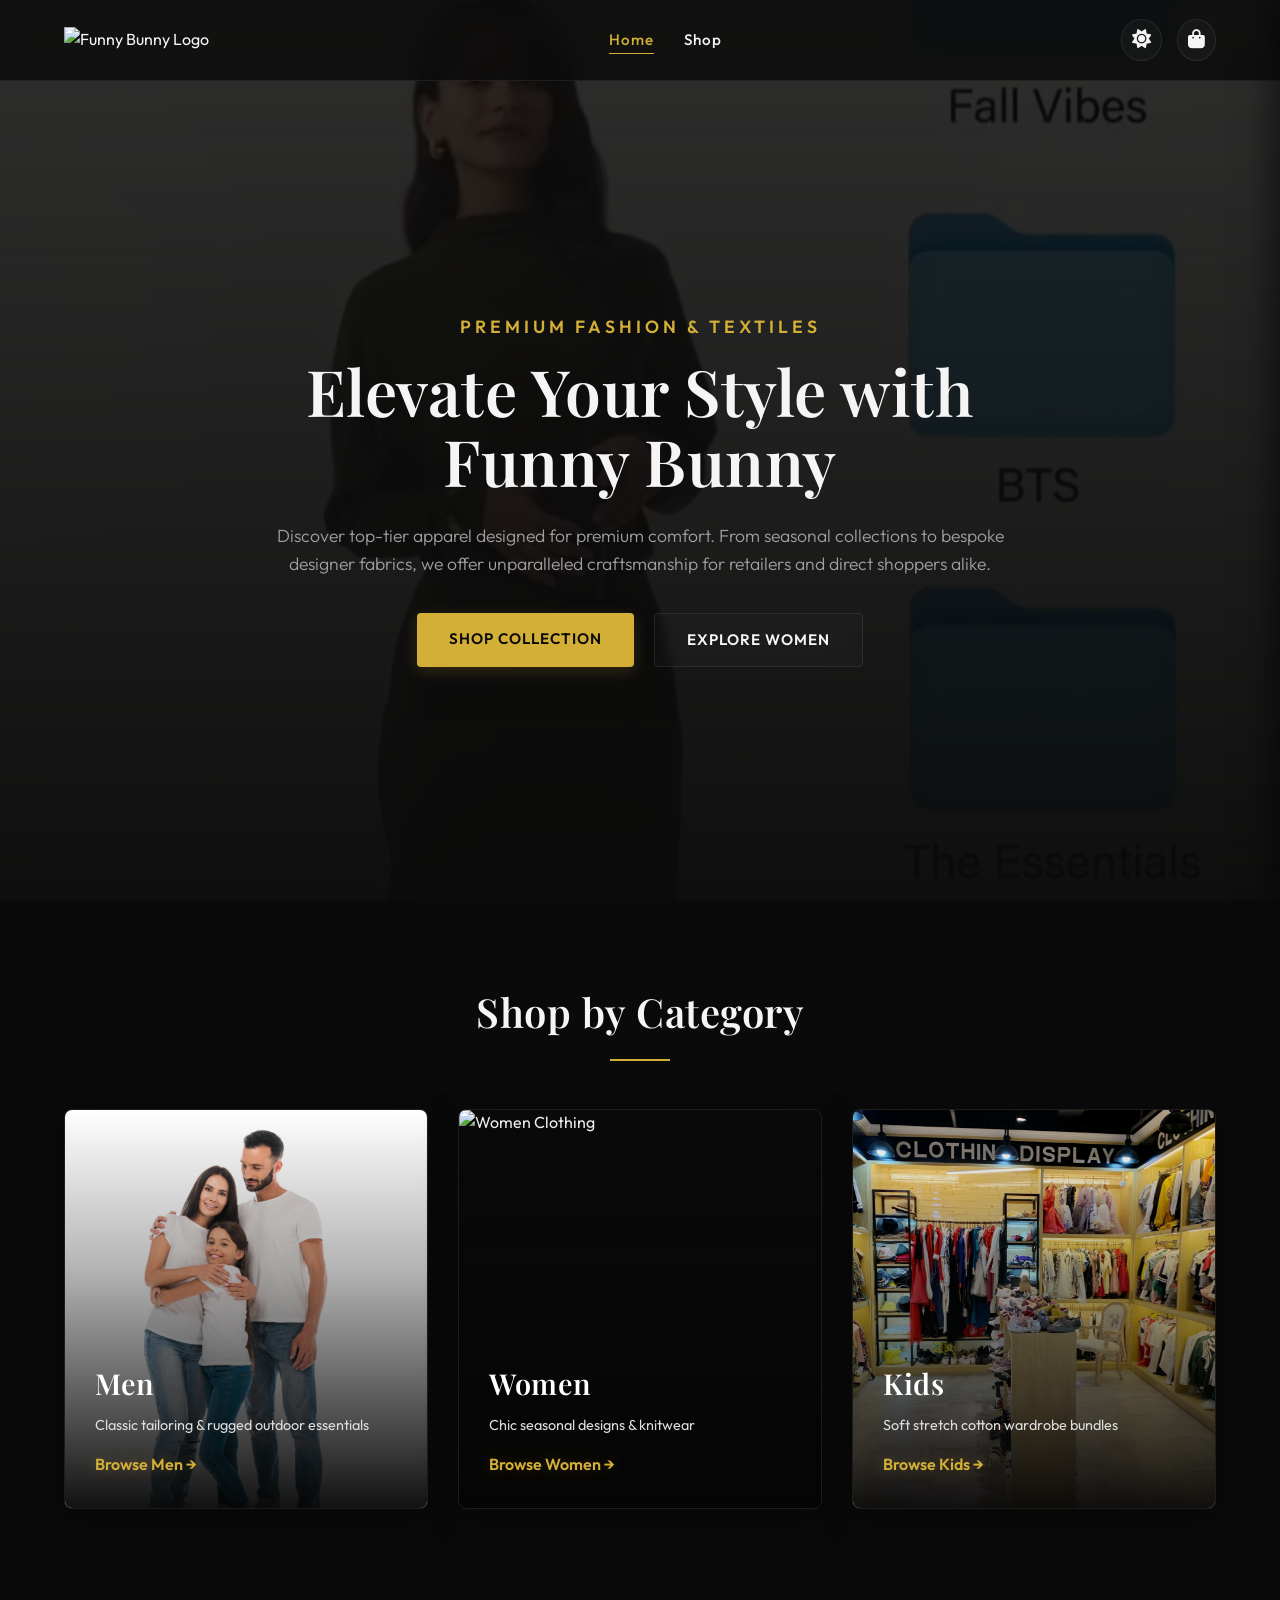
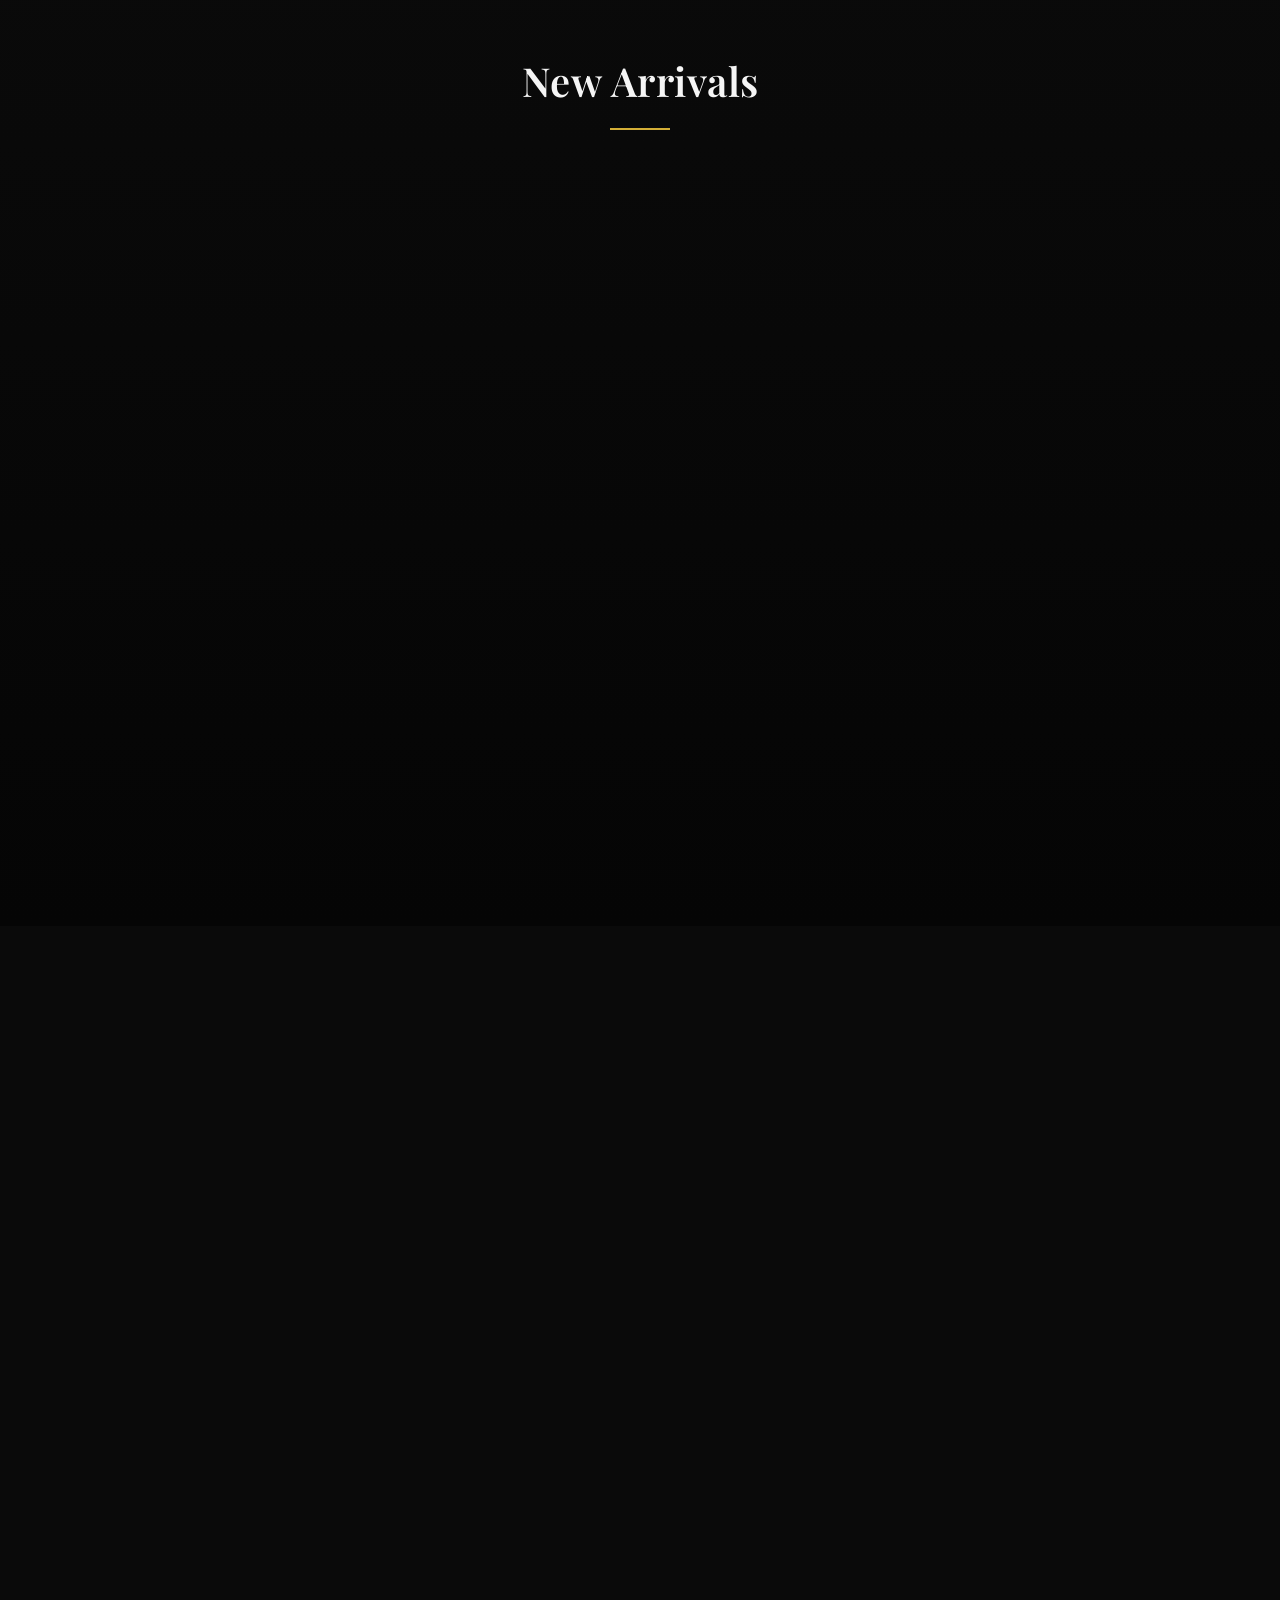
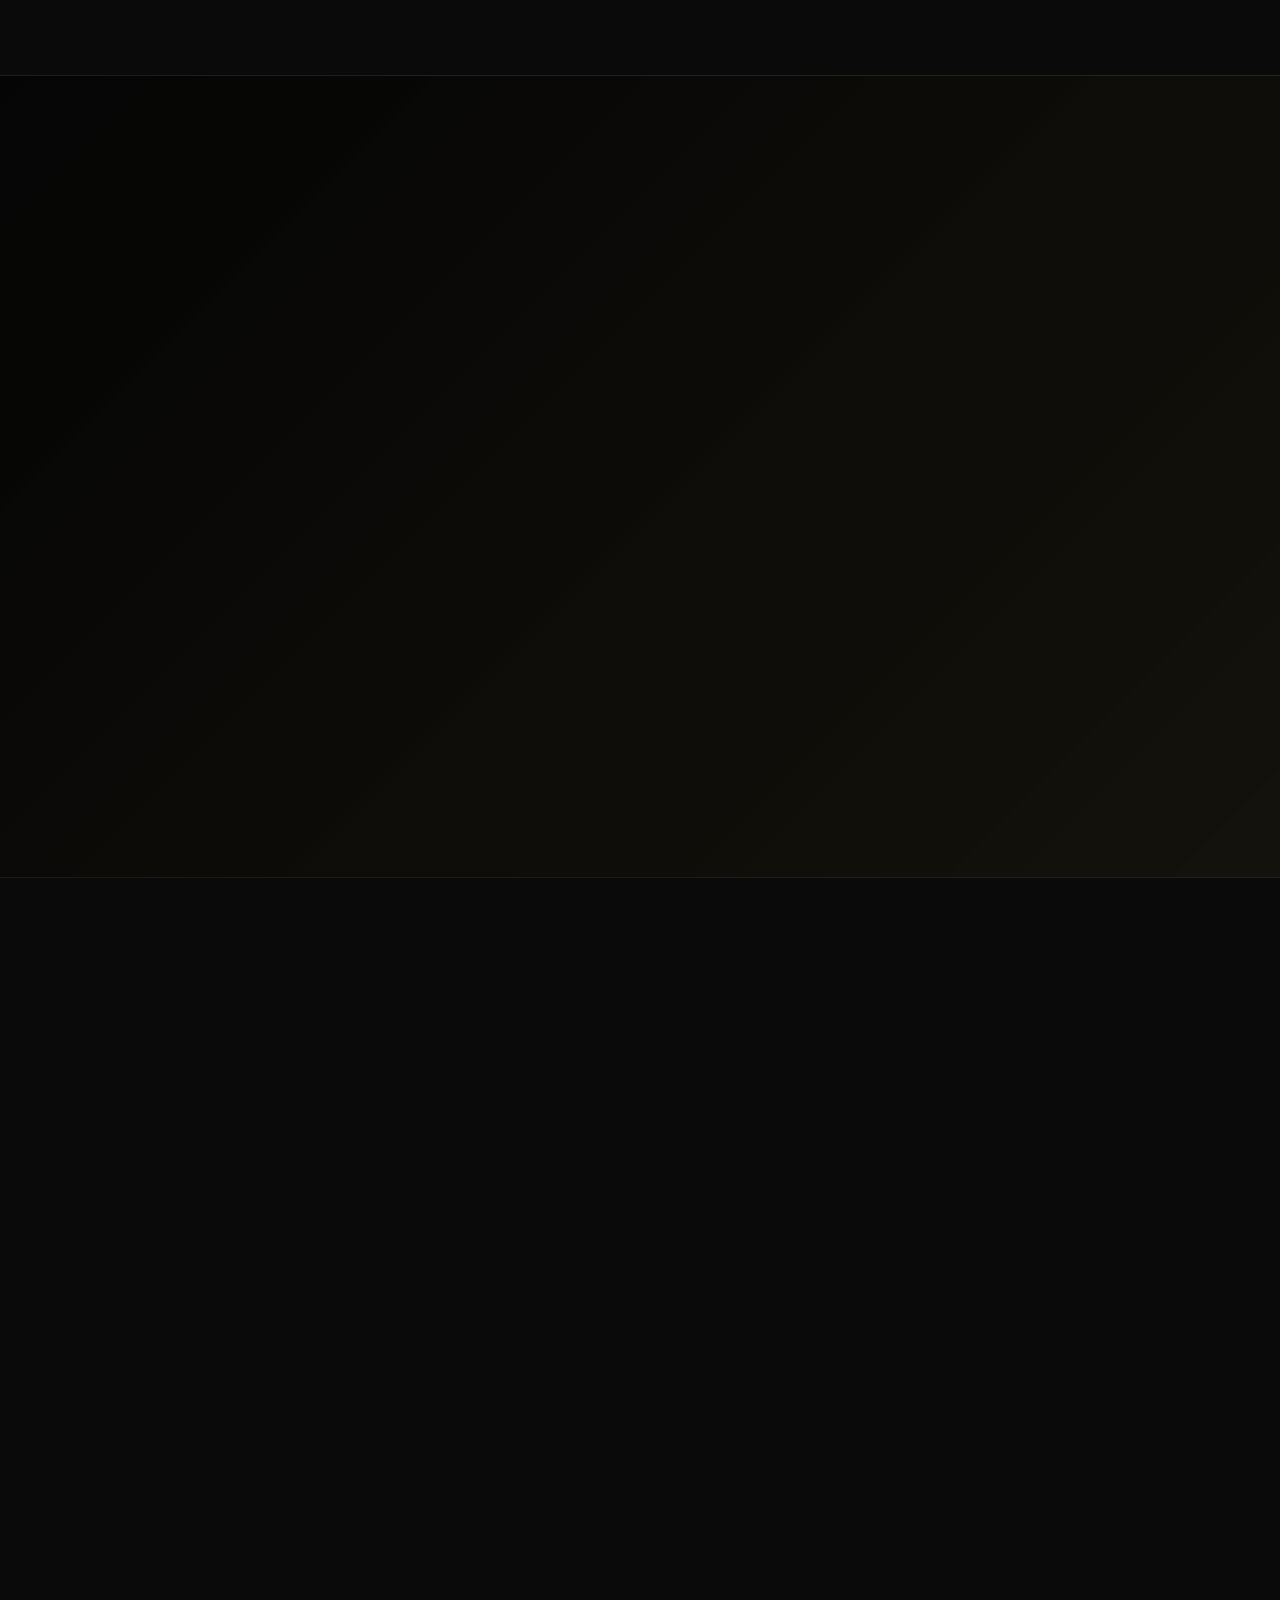
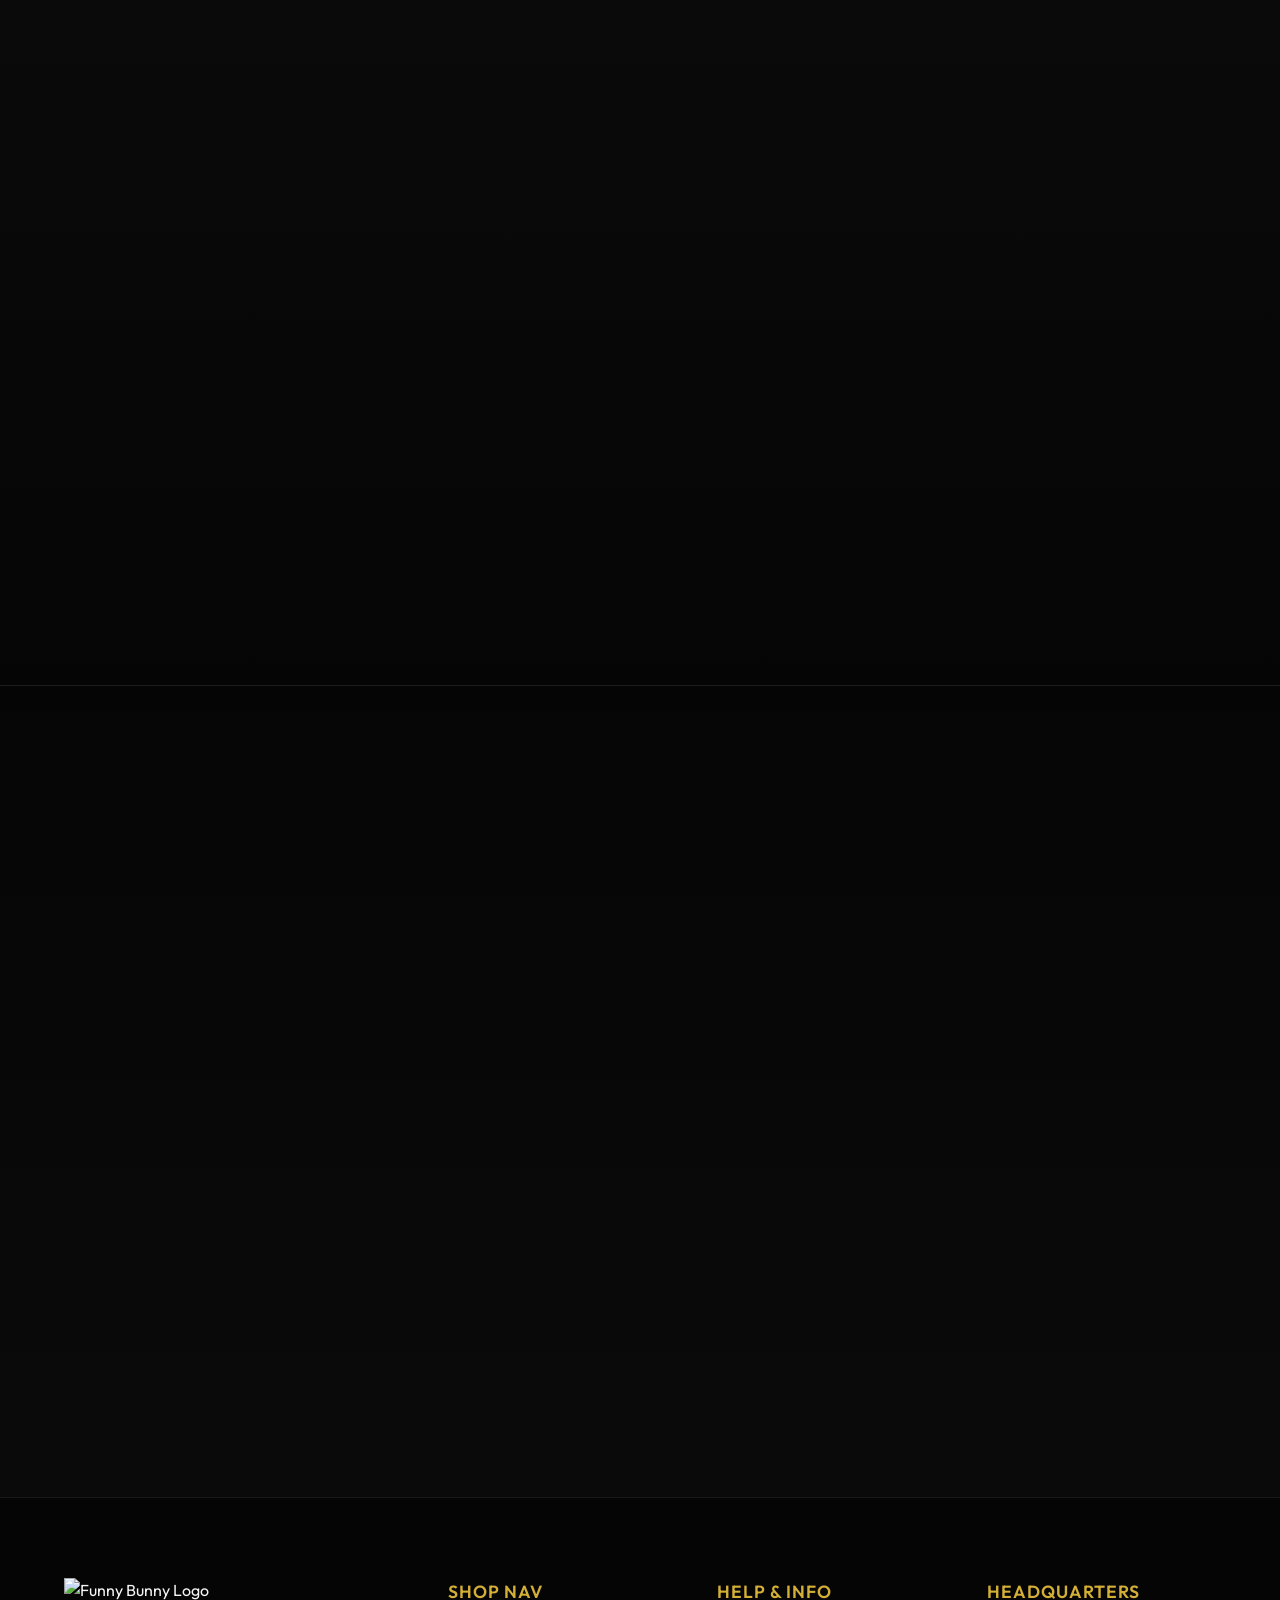
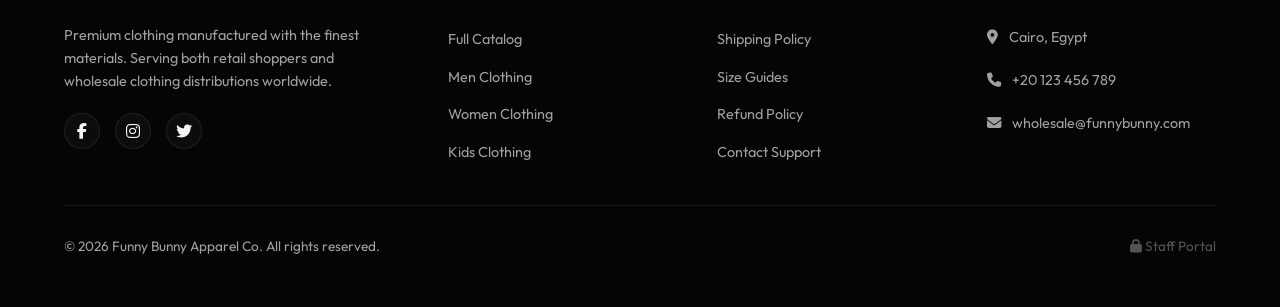
==== index.html @ 17629813 "🐰 Initial commit - Funny Bunny Store complete website" ====
<!DOCTYPE html>
<html lang="en">
<head>
    <meta charset="UTF-8">
    <meta name="viewport" content="width=device-width, initial-scale=1.0">
    <meta name="description" content="Funny Bunny Apparel - Premium quality B2B & B2C apparel and designer fabrics. Explore our luxury seasonal collections.">
    <title>Funny Bunny Apparel | Premium Clothing Store</title>
    <!-- Style Sheets -->
    <link rel="stylesheet" href="style.css">
    <!-- FontAwesome for Icons -->
    <link rel="stylesheet" href="https://cdnjs.cloudflare.com/ajax/libs/font-awesome/6.4.0/css/all.min.css">
    <!-- Swiper.js CSS -->
    <link rel="stylesheet" href="https://cdn.jsdelivr.net/npm/swiper@11/swiper-bundle.min.css">
    <!-- AOS CSS -->
    <link rel="stylesheet" href="https://cdn.jsdelivr.net/npm/aos@2.3.4/dist/aos.css">
</head>
<body>

    <!-- Header Navigation -->
    <header>
        <div class="nav-container">
            <a href="index.html" class="logo">
                <img src="assets/Logo.png" alt="Funny Bunny Logo" id="logo-img">
            </a>
            <ul class="nav-links">
                <li><a href="index.html" class="active">Home</a></li>
                <li><a href="shop.html">Shop</a></li>
            </ul>
            <div class="nav-actions">
                <button class="theme-toggle-btn" id="theme-toggle-btn" aria-label="Toggle Theme">
                    <i class="fa-solid fa-sun"></i>
                </button>
                <a href="cart.html" class="cart-icon">
                    <i class="fa-solid fa-bag-shopping"></i>
                    <span class="cart-badge" id="cart-badge" style="display: none;">0</span>
                </a>
                <div class="menu-toggle">
                    <i class="fa-solid fa-bars"></i>
                </div>
            </div>
        </div>
    </header>

    <!-- 1. Hero Section -->
    <section class="hero">
        <video autoplay muted loop playsinline class="hero-video-bg">
            <source src="assets/Untitled Design (1).webm" type="video/webm">
        </video>
        <div class="hero-overlay"></div>
        <div class="hero-content">
            <p class="hero-subtitle" data-edit-key="hero-subtitle" data-aos="fade-up">Premium Fashion & Textiles</p>
            <h1 class="hero-title" data-edit-key="hero-title" data-aos="fade-up" data-aos-delay="150">Elevate Your Style with Funny Bunny</h1>
            <p class="hero-desc" data-edit-key="hero-desc" data-aos="fade-up" data-aos-delay="300">Discover top-tier apparel designed for premium comfort. From seasonal collections to bespoke designer fabrics, we offer unparalleled craftsmanship for retailers and direct shoppers alike.</p>
            <div class="hero-actions" data-aos="fade-up" data-aos-delay="450">
                <a href="shop.html" class="btn btn-primary">Shop Collection</a>
                <a href="shop.html?category=women" class="btn btn-outline">Explore Women</a>
            </div>
        </div>
    </section>

    <!-- 2. Category Section -->
    <section class="container" style="padding: 80px 0 40px;">
        <h2 class="section-title" data-aos="fade-up">Shop by Category</h2>
        <div class="categories-grid tilt-card-container">
            <!-- Men Category -->
            <div class="tilt-card" onclick="window.location.href='shop.html?category=men'" data-aos="fade-right">
                <img src="assets/smiling-family-togetherness-love-and-support-on-w-2026-01-06-00-29-16-utc.webp" alt="Men Clothing">
                <div class="tilt-card-overlay">
                    <h3>Men</h3>
                    <p>Classic tailoring & rugged outdoor essentials</p>
                    <span class="text-gold" style="font-weight: 600;">Browse Men &rarr;</span>
                </div>
            </div>
            <!-- Women Category -->
            <div class="tilt-card" onclick="window.location.href='shop.html?category=women'" data-aos="fade-up" data-aos-delay="150">
                <img src="assets/female-spring-clothing-glasses-and-flowers-on-blu-2026-01-09-08-04-11-utc.webp" alt="Women Clothing">
                <div class="tilt-card-overlay">
                    <h3>Women</h3>
                    <p>Chic seasonal designs & knitwear</p>
                    <span class="text-gold" style="font-weight: 600;">Browse Women &rarr;</span>
                </div>
            </div>
            <!-- Kids Category -->
            <div class="tilt-card" onclick="window.location.href='shop.html?category=kids'" data-aos="fade-left" data-aos-delay="300">
                <img src="assets/big-wardrobe-in-clothing-store-for-children-and-ad-2026-01-05-23-38-01-utc.webp" alt="Kids Clothing">
                <div class="tilt-card-overlay">
                    <h3>Kids</h3>
                    <p>Soft stretch cotton wardrobe bundles</p>
                    <span class="text-gold" style="font-weight: 600;">Browse Kids &rarr;</span>
                </div>
            </div>
        </div>
    </section>

    <!-- 3. Featured Products Section -->
    <section class="products-section">
        <div class="container">
            <h2 class="section-title" data-aos="fade-up">New Arrivals</h2>
            
            <div class="swiper-container-outer" data-aos="fade-up" data-aos-delay="150">
                <div class="swiper swiper-products">
                    <div class="swiper-wrapper">
                        <!-- Product Card 1 -->
                        <div class="swiper-slide">
                            <div class="product-card">
                                <div class="product-card-img">
                                    <span class="product-card-badge">Hot</span>
                                    <img src="assets/floral-top-with-sunglasses-and-colorful-jewelry-2026-03-19-23-40-24-utc.webp" alt="Retro Bloom Floral Top">
                                    <div class="product-card-actions">
                                        <button class="product-card-btn btn-primary" onclick="addToCart('floral-top', 1, 'M', 'Default')">Add to Cart</button>
                                        <a href="floral-top.html" class="product-card-btn btn-outline" style="background:rgba(0,0,0,0.8); border-color:transparent;">View Info</a>
                                    </div>
                                </div>
                                <div class="product-card-info">
                                    <span class="product-category">Women • Summer</span>
                                    <h3 class="product-title">Retro Bloom Floral Top</h3>
                                    <div class="product-price-row">
                                        <div>
                                            <span class="product-original-price">1,950 EGP</span>
                                            <span class="product-price">1,450 EGP</span>
                                        </div>
                                        <span style="font-size: 0.85rem; color:#ffa500;"><i class="fa-solid fa-star"></i> 4.8</span>
                                    </div>
                                </div>
                            </div>
                        </div>

                        <!-- Product Card 2 -->
                        <div class="swiper-slide">
                            <div class="product-card">
                                <div class="product-card-img">
                                    <span class="product-card-badge">New</span>
                                    <img src="assets/stylish-outfit-with-sweater-purse-and-pink-jeans-2026-03-16-02-35-19-utc.webp" alt="Urban Cozy Knit Sweater">
                                    <div class="product-card-actions">
                                        <button class="product-card-btn btn-primary" onclick="addToCart('knit-sweater', 1, 'M', 'Default')">Add to Cart</button>
                                        <a href="knit-sweater.html" class="product-card-btn btn-outline" style="background:rgba(0,0,0,0.8); border-color:transparent;">View Info</a>
                                    </div>
                                </div>
                                <div class="product-card-info">
                                    <span class="product-category">Women • Autumn</span>
                                    <h3 class="product-title">Urban Cozy Knit Sweater</h3>
                                    <div class="product-price-row">
                                        <div>
                                            <span class="product-original-price">2,950 EGP</span>
                                            <span class="product-price">2,250 EGP</span>
                                        </div>
                                        <span style="font-size: 0.85rem; color:#ffa500;"><i class="fa-solid fa-star"></i> 4.9</span>
                                    </div>
                                </div>
                            </div>
                        </div>

                        <!-- Product Card 3 -->
                        <div class="swiper-slide">
                            <div class="product-card">
                                <div class="product-card-img">
                                    <span class="product-card-badge">Sale</span>
                                    <img src="assets/winter-clothes-and-accessories-for-outdoor-adventu-2026-03-27-01-49-26-utc.webp" alt="Fleece Winter Trail Jacket">
                                    <div class="product-card-actions">
                                        <button class="product-card-btn btn-primary" onclick="addToCart('winter-jacket', 1, 'L', 'Default')">Add to Cart</button>
                                        <a href="winter-jacket.html" class="product-card-btn btn-outline" style="background:rgba(0,0,0,0.8); border-color:transparent;">View Info</a>
                                    </div>
                                </div>
                                <div class="product-card-info">
                                    <span class="product-category">Men • Winter</span>
                                    <h3 class="product-title">Fleece Winter Trail Jacket</h3>
                                    <div class="product-price-row">
                                        <div>
                                            <span class="product-original-price">4,950 EGP</span>
                                            <span class="product-price">3,950 EGP</span>
                                        </div>
                                        <span style="font-size: 0.85rem; color:#ffa500;"><i class="fa-solid fa-star"></i> 4.7</span>
                                    </div>
                                </div>
                            </div>
                        </div>

                        <!-- Product Card 4 -->
                        <div class="swiper-slide">
                            <div class="product-card">
                                <div class="product-card-img">
                                    <span class="product-card-badge">Limited</span>
                                    <img src="assets/female-spring-clothing-glasses-and-flowers-on-blu-2026-01-09-08-04-11-utc.webp" alt="Spring Meadow Pastel Set">
                                    <div class="product-card-actions">
                                        <button class="product-card-btn btn-primary" onclick="addToCart('pastel-set', 1, 'M', 'Default')">Add to Cart</button>
                                        <a href="pastel-set.html" class="product-card-btn btn-outline" style="background:rgba(0,0,0,0.8); border-color:transparent;">View Info</a>
                                    </div>
                                </div>
                                <div class="product-card-info">
                                    <span class="product-category">Women • Spring</span>
                                    <h3 class="product-title">Spring Meadow Pastel Set</h3>
                                    <div class="product-price-row">
                                        <div>
                                            <span class="product-original-price">3,250 EGP</span>
                                            <span class="product-price">2,650 EGP</span>
                                        </div>
                                        <span style="font-size: 0.85rem; color:#ffa500;"><i class="fa-solid fa-star"></i> 4.6</span>
                                    </div>
                                </div>
                            </div>
                        </div>

                        <!-- Product Card 5 -->
                        <div class="swiper-slide">
                            <div class="product-card">
                                <div class="product-card-img">
                                    <span class="product-card-badge">Trending</span>
                                    <img src="assets/smiling-family-togetherness-love-and-support-on-w-2026-01-06-00-29-16-utc.webp" alt="Classic Family Denim Shirt">
                                    <div class="product-card-actions">
                                        <button class="product-card-btn btn-primary" onclick="addToCart('family-denim', 1, 'M', 'Default')">Add to Cart</button>
                                        <a href="family-denim.html" class="product-card-btn btn-outline" style="background:rgba(0,0,0,0.8); border-color:transparent;">View Info</a>
                                    </div>
                                </div>
                                <div class="product-card-info">
                                    <span class="product-category">Men • Spring</span>
                                    <h3 class="product-title">Classic Family Denim Shirt</h3>
                                    <div class="product-price-row">
                                        <div>
                                            <span class="product-original-price">2,250 EGP</span>
                                            <span class="product-price">1,750 EGP</span>
                                        </div>
                                        <span style="font-size: 0.85rem; color:#ffa500;"><i class="fa-solid fa-star"></i> 4.9</span>
                                    </div>
                                </div>
                            </div>
                        </div>

                        <!-- Product Card 6 -->
                        <div class="swiper-slide">
                            <div class="product-card">
                                <div class="product-card-img">
                                    <span class="product-card-badge">Popular</span>
                                    <img src="assets/big-wardrobe-in-clothing-store-for-children-and-ad-2026-01-05-23-38-01-utc.webp" alt="Junior Wardrobe Essentials Set">
                                    <div class="product-card-actions">
                                        <button class="product-card-btn btn-primary" onclick="addToCart('kids-essentials', 1, 'M', 'Default')">Add to Cart</button>
                                        <a href="kids-essentials.html" class="product-card-btn btn-outline" style="background:rgba(0,0,0,0.8); border-color:transparent;">View Info</a>
                                    </div>
                                </div>
                                <div class="product-card-info">
                                    <span class="product-category">Kids • Autumn</span>
                                    <h3 class="product-title">Junior Wardrobe Essentials Set</h3>
                                    <div class="product-price-row">
                                        <div>
                                            <span class="product-original-price">2,450 EGP</span>
                                            <span class="product-price">1,950 EGP</span>
                                        </div>
                                        <span style="font-size: 0.85rem; color:#ffa500;"><i class="fa-solid fa-star"></i> 4.8</span>
                                    </div>
                                </div>
                            </div>
                        </div>
                    </div>
                    <!-- Controls -->
                    <div class="swiper-pagination"></div>
                </div>
                <!-- Navigation buttons -->
                <div class="swiper-button-prev"></div>
                <div class="swiper-button-next"></div>
            </div>
            
            <div style="text-align: center; margin-top: 50px;" data-aos="fade-up">
                <a href="shop.html" class="btn btn-outline">View All Catalog</a>
            </div>
        </div>
    </section>

    <!-- 4. Seasonal Collections Section -->
    <section class="container" style="padding: 80px 0 40px;">
        <h2 class="section-title" data-aos="fade-up">Seasonal Collections</h2>
        <div class="seasonal-accordion-container" data-aos="fade-up" data-aos-delay="150">
            <!-- Spring Panel -->
            <div class="accordion-panel" onclick="window.location.href='shop.html?season=spring'">
                <img src="assets/female-spring-clothing-glasses-and-flowers-on-blu-2026-01-09-08-04-11-utc.webp" alt="Spring Collection">
                <div class="accordion-panel-overlay">
                    <h3>Spring</h3>
                    <div class="accordion-panel-content">
                        <p>Meadow pastels, lightweight silk coordinates, and fresh floral patterns designed to celebrate the season of rebirth.</p>
                        <span class="btn btn-primary btn-sm" style="padding: 8px 16px; font-size: 0.8rem;">Explore Spring &rarr;</span>
                    </div>
                </div>
            </div>
            <!-- Summer Panel -->
            <div class="accordion-panel" onclick="window.location.href='shop.html?season=summer'">
                <img src="assets/floral-top-with-sunglasses-and-colorful-jewelry-2026-03-19-23-40-24-utc.webp" alt="Summer Collection">
                <div class="accordion-panel-overlay">
                    <h3>Summer</h3>
                    <div class="accordion-panel-content">
                        <p>Vibrant resort wear, high-breathability organic cotton, and elegant swimwear options to keep you cool and stylish under the sun.</p>
                        <span class="btn btn-primary btn-sm" style="padding: 8px 16px; font-size: 0.8rem;">Explore Summer &rarr;</span>
                    </div>
                </div>
            </div>
            <!-- Autumn Panel -->
            <div class="accordion-panel" onclick="window.location.href='shop.html?season=autumn'">
                <img src="assets/stylish-outfit-with-sweater-purse-and-pink-jeans-2026-03-16-02-35-19-utc.webp" alt="Autumn Collection">
                <div class="accordion-panel-overlay">
                    <h3>Autumn</h3>
                    <div class="accordion-panel-content">
                        <p>Warm layering knitwear, corduroy textures, and deep harvest tones perfect for breezy days and cozy evenings.</p>
                        <span class="btn btn-primary btn-sm" style="padding: 8px 16px; font-size: 0.8rem;">Explore Autumn &rarr;</span>
                    </div>
                </div>
            </div>
            <!-- Winter Panel -->
            <div class="accordion-panel" onclick="window.location.href='shop.html?season=winter'">
                <img src="assets/winter-clothes-and-accessories-for-outdoor-adventu-2026-03-27-01-49-26-utc.webp" alt="Winter Collection">
                <div class="accordion-panel-overlay">
                    <h3>Winter</h3>
                    <div class="accordion-panel-content">
                        <p>Heavy duty outdoor fleece layers, insulated windproof parkas, and cashmere wool essentials for maximum thermal comfort.</p>
                        <span class="btn btn-primary btn-sm" style="padding: 8px 16px; font-size: 0.8rem;">Explore Winter &rarr;</span>
                    </div>
                </div>
            </div>
        </div>
    </section>

    <!-- 5. Fabrics & Fabrication Section -->
    <section class="fabric-section">
        <div class="container">
            <h2 class="section-title" data-aos="fade-up">Designer Fabrics & Fabrication</h2>
            
            <div class="fabric-workspace-container" data-aos="fade-up" data-aos-delay="150">
                <!-- Tabs List (Left) -->
                <div class="fabric-tabs-list">
                    <button class="fabric-tab-btn active" onclick="switchFabric('cotton')">
                        <h4>Egyptian Cotton</h4>
                        <p>100% organic long-staple textile</p>
                    </button>
                    <button class="fabric-tab-btn" onclick="switchFabric('silk')">
                        <h4>Mulberry Silk</h4>
                        <p>Grade-A raw silk fibers and weave</p>
                    </button>
                    <button class="fabric-tab-btn" onclick="switchFabric('wool')">
                        <h4>Pure Merino Wool</h4>
                        <p>Super-fine soft-spun thermal wool</p>
                    </button>
                </div>
                <!-- Detail Pane (Right) -->
                <div class="fabric-pane" id="fabric-pane-container">
                    <div class="fabric-pane-content">
                        <h3 id="fabric-title">Egyptian Cotton</h3>
                        <p id="fabric-desc">Sourced directly from the Nile Delta, our premium long-staple Egyptian cotton is recognized worldwide for its incredible durability, natural luster, and ultra-soft breathability. Ideal for everyday high-end shirting.</p>
                        <div class="fabric-metrics">
                            <div class="metric-row">
                                <div class="metric-label">
                                    <span>Softness</span>
                                    <span id="metric-softness-val">90%</span>
                                </div>
                                <div class="metric-bar-bg">
                                    <div class="metric-bar-fill" id="metric-softness-bar" style="width: 90%;"></div>
                                </div>
                            </div>
                            <div class="metric-row">
                                <div class="metric-label">
                                    <span>Durability</span>
                                    <span id="metric-durability-val">95%</span>
                                </div>
                                <div class="metric-bar-bg">
                                    <div class="metric-bar-fill" id="metric-durability-bar" style="width: 95%;"></div>
                                </div>
                            </div>
                            <div class="metric-row">
                                <div class="metric-label">
                                    <span>Breathability</span>
                                    <span id="metric-breathability-val">98%</span>
                                </div>
                                <div class="metric-bar-bg">
                                    <div class="metric-bar-fill" id="metric-breathability-bar" style="width: 98%;"></div>
                                </div>
                            </div>
                        </div>
                        <a href="shop.html" class="btn btn-primary">Inquire Wholesale</a>
                    </div>
                    <div class="fabric-pane-img">
                        <img id="fabric-img" src="assets/floral-top-with-sunglasses-and-colorful-jewelry-2026-03-19-23-40-24-utc.webp" alt="Egyptian Cotton Bolts">
                    </div>
                </div>
            </div>
        </div>
    </section>

    <!-- 6. Style Lookbook / Gallery Section (Upgraded to Marquee) -->
    <section class="gallery-section">
        <div class="container">
            <h2 class="section-title" data-aos="fade-up">Funny Bunny Lookbook</h2>
            
            <div class="lookbook-marquee-wrapper" data-aos="fade-up" data-aos-delay="150">
                <div class="lookbook-marquee-inner">
                    <!-- Original set of 6 items -->
                    <div class="marquee-item" onclick="openLightbox('assets/female-spring-clothing-glasses-and-flowers-on-blu-2026-01-09-08-04-11-utc.webp', 'Spring Pastels - Lightweight luxury blends')">
                        <img src="assets/female-spring-clothing-glasses-and-flowers-on-blu-2026-01-09-08-04-11-utc.webp" alt="Spring look">
                        <div class="marquee-overlay">
                            <h4>Spring Meadow</h4>
                            <p>Click to zoom view</p>
                        </div>
                    </div>
                    <div class="marquee-item" onclick="openLightbox('assets/floral-top-with-sunglasses-and-colorful-jewelry-2026-03-19-23-40-24-utc.webp', 'Retro Bloom - High-grade cotton patterns')">
                        <img src="assets/floral-top-with-sunglasses-and-colorful-jewelry-2026-03-19-23-40-24-utc.webp" alt="Summer look">
                        <div class="marquee-overlay">
                            <h4>Retro Bloom</h4>
                            <p>Click to zoom view</p>
                        </div>
                    </div>
                    <div class="marquee-item" onclick="openLightbox('assets/stylish-outfit-with-sweater-purse-and-pink-jeans-2026-03-16-02-35-19-utc.webp', 'Urban Cozy - Hand-knitted autumn textures')">
                        <img src="assets/stylish-outfit-with-sweater-purse-and-pink-jeans-2026-03-16-02-35-19-utc.webp" alt="Autumn look">
                        <div class="marquee-overlay">
                            <h4>Urban Cozy</h4>
                            <p>Click to zoom view</p>
                        </div>
                    </div>
                    <div class="marquee-item" onclick="openLightbox('assets/winter-clothes-and-accessories-for-outdoor-adventu-2026-03-27-01-49-26-utc.webp', 'Winter Trail - Windproof active insulation layers')">
                        <img src="assets/winter-clothes-and-accessories-for-outdoor-adventu-2026-03-27-01-49-26-utc.webp" alt="Winter look">
                        <div class="marquee-overlay">
                            <h4>Winter Trail</h4>
                            <p>Click to zoom view</p>
                        </div>
                    </div>
                    <div class="marquee-item" onclick="openLightbox('assets/smiling-family-togetherness-love-and-support-on-w-2026-01-06-00-29-16-utc.webp', 'Classic Family - Mid-wash organic denim shirts')">
                        <img src="assets/smiling-family-togetherness-love-and-support-on-w-2026-01-06-00-29-16-utc.webp" alt="Family look">
                        <div class="marquee-overlay">
                            <h4>Classic Denim</h4>
                            <p>Click to zoom view</p>
                        </div>
                    </div>
                    <div class="marquee-item" onclick="openLightbox('assets/big-wardrobe-in-clothing-store-for-children-and-ad-2026-01-05-23-38-01-utc.webp', 'Junior Essentials - Stretch cotton kids sets')">
                        <img src="assets/big-wardrobe-in-clothing-store-for-children-and-ad-2026-01-05-23-38-01-utc.webp" alt="Kids look">
                        <div class="marquee-overlay">
                            <h4>Junior Essentials</h4>
                            <p>Click to zoom view</p>
                        </div>
                    </div>
                    
                    <!-- Duplicate set of 6 items for infinite seamless scroll -->
                    <div class="marquee-item" onclick="openLightbox('assets/female-spring-clothing-glasses-and-flowers-on-blu-2026-01-09-08-04-11-utc.webp', 'Spring Pastels - Lightweight luxury blends')">
                        <img src="assets/female-spring-clothing-glasses-and-flowers-on-blu-2026-01-09-08-04-11-utc.webp" alt="Spring look">
                        <div class="marquee-overlay">
                            <h4>Spring Meadow</h4>
                            <p>Click to zoom view</p>
                        </div>
                    </div>
                    <div class="marquee-item" onclick="openLightbox('assets/floral-top-with-sunglasses-and-colorful-jewelry-2026-03-19-23-40-24-utc.webp', 'Retro Bloom - High-grade cotton patterns')">
                        <img src="assets/floral-top-with-sunglasses-and-colorful-jewelry-2026-03-19-23-40-24-utc.webp" alt="Summer look">
                        <div class="marquee-overlay">
                            <h4>Retro Bloom</h4>
                            <p>Click to zoom view</p>
                        </div>
                    </div>
                    <div class="marquee-item" onclick="openLightbox('assets/stylish-outfit-with-sweater-purse-and-pink-jeans-2026-03-16-02-35-19-utc.webp', 'Urban Cozy - Hand-knitted autumn textures')">
                        <img src="assets/stylish-outfit-with-sweater-purse-and-pink-jeans-2026-03-16-02-35-19-utc.webp" alt="Autumn look">
                        <div class="marquee-overlay">
                            <h4>Urban Cozy</h4>
                            <p>Click to zoom view</p>
                        </div>
                    </div>
                    <div class="marquee-item" onclick="openLightbox('assets/winter-clothes-and-accessories-for-outdoor-adventu-2026-03-27-01-49-26-utc.webp', 'Winter Trail - Windproof active insulation layers')">
                        <img src="assets/winter-clothes-and-accessories-for-outdoor-adventu-2026-03-27-01-49-26-utc.webp" alt="Winter look">
                        <div class="marquee-overlay">
                            <h4>Winter Trail</h4>
                            <p>Click to zoom view</p>
                        </div>
                    </div>
                    <div class="marquee-item" onclick="openLightbox('assets/smiling-family-togetherness-love-and-support-on-w-2026-01-06-00-29-16-utc.webp', 'Classic Family - Mid-wash organic denim shirts')">
                        <img src="assets/smiling-family-togetherness-love-and-support-on-w-2026-01-06-00-29-16-utc.webp" alt="Family look">
                        <div class="marquee-overlay">
                            <h4>Classic Denim</h4>
                            <p>Click to zoom view</p>
                        </div>
                    </div>
                    <div class="marquee-item" onclick="openLightbox('assets/big-wardrobe-in-clothing-store-for-children-and-ad-2026-01-05-23-38-01-utc.webp', 'Junior Essentials - Stretch cotton kids sets')">
                        <img src="assets/big-wardrobe-in-clothing-store-for-children-and-ad-2026-01-05-23-38-01-utc.webp" alt="Kids look">
                        <div class="marquee-overlay">
                            <h4>Junior Essentials</h4>
                            <p>Click to zoom view</p>
                        </div>
                    </div>
                </div>
            </div>

            <!-- Lightbox Modal container -->
            <div class="lightbox-modal" id="lightbox-modal">
                <span class="lightbox-close" onclick="closeLightbox()">&times;</span>
                <div class="lightbox-content">
                    <img class="lightbox-image" id="lightbox-img" src="" alt="Zoom preview">
                    <div class="lightbox-caption" id="lightbox-caption"></div>
                </div>
            </div>
        </div>
    </section>

    <!-- 7. Testimonials & Social Proof Section -->
    <section class="testimonials-section">
        <div class="container">
            <h2 class="section-title" data-aos="fade-up">Wholesale & Retail Trust</h2>
            
            <div class="swiper swiper-testimonials" data-aos="fade-up" data-aos-delay="150">
                <div class="swiper-wrapper">
                    <!-- Testimonial 1 -->
                    <div class="swiper-slide">
                        <div class="testimonial-card">
                            <div class="testimonial-stars">
                                <i class="fa-solid fa-star"></i>
                                <i class="fa-solid fa-star"></i>
                                <i class="fa-solid fa-star"></i>
                                <i class="fa-solid fa-star"></i>
                                <i class="fa-solid fa-star"></i>
                            </div>
                            <p class="testimonial-text">"The Egyptian Cotton shirts are incredible! The B2B ordering process was super simple, and delivery to Alexandria was very fast. Highly recommended manufacturing partner."</p>
                            <div class="testimonial-client">
                                <div class="client-avatar">SM</div>
                                <div class="client-details">
                                    <h4>Sarah Mahmoud</h4>
                                    <p>Boutique Owner, Alexandria</p>
                                </div>
                            </div>
                        </div>
                    </div>

                    <!-- Testimonial 2 -->
                    <div class="swiper-slide">
                        <div class="testimonial-card">
                            <div class="testimonial-stars">
                                <i class="fa-solid fa-star"></i>
                                <i class="fa-solid fa-star"></i>
                                <i class="fa-solid fa-star"></i>
                                <i class="fa-solid fa-star"></i>
                                <i class="fa-solid fa-star"></i>
                            </div>
                            <p class="testimonial-text">"Outstanding build quality on the knitwear. We integrated their wholesale fabric rolls into our local production and the response from customers has been amazing."</p>
                            <div class="testimonial-client">
                                <div class="client-avatar">OK</div>
                                <div class="client-details">
                                    <h4>Omar Khalifa</h4>
                                    <p>Retail Sourcing Manager, Cairo</p>
                                </div>
                            </div>
                        </div>
                    </div>

                    <!-- Testimonial 3 -->
                    <div class="swiper-slide">
                        <div class="testimonial-card">
                            <div class="testimonial-stars">
                                <i class="fa-solid fa-star"></i>
                                <i class="fa-solid fa-star"></i>
                                <i class="fa-solid fa-star"></i>
                                <i class="fa-solid fa-star"></i>
                                <i class="fa-solid fa-star"></i>
                            </div>
                            <p class="testimonial-text">"I bought the fleece jacket and cozy knit sweater. Absolute luxury feel at a great price. Muted colors look even better in person. Customizer mode is a very cool feature!"</p>
                            <div class="testimonial-client">
                                <div class="client-avatar">YN</div>
                                <div class="client-details">
                                    <h4>Yasmin Nader</h4>
                                    <p>Verified Buyer, Giza</p>
                                </div>
                            </div>
                        </div>
                    </div>
                </div>
                <div class="swiper-pagination"></div>
            </div>
        </div>
    </section>

    <!-- 8. Location & Contact Section -->
    <section class="location-section">
        <div class="container">
            <h2 class="section-title" data-aos="fade-up">Find Our Showroom</h2>
            <div class="location-grid">
                <!-- Location Details -->
                <div class="location-info" data-aos="fade-right">
                    <h3>Headquarters & Showroom</h3>
                    <ul class="location-info-list">
                        <li class="location-info-item">
                            <div class="location-info-icon"><i class="fa-solid fa-map-location-dot"></i></div>
                            <div class="location-info-text">
                                <h4>Showroom Address</h4>
                                <p>Building 42, Textile District, Fifth Settlement, New Cairo, Egypt</p>
                            </div>
                        </li>
                        <li class="location-info-item">
                            <div class="location-info-icon"><i class="fa-solid fa-clock"></i></div>
                            <div class="location-info-text">
                                <h4>Operating Hours</h4>
                                <p>Sunday - Thursday: 10:00 AM - 9:00 PM<br>Friday - Saturday: 1:00 PM - 10:00 PM</p>
                            </div>
                        </li>
                        <li class="location-info-item">
                            <div class="location-info-icon"><i class="fa-solid fa-industry"></i></div>
                            <div class="location-info-text">
                                <h4>B2B Wholesale Inquiries</h4>
                                <p>Our apparel manufacturing lines are open for custom designs. Book a physical showroom appointment to view fabrics.</p>
                            </div>
                        </li>
                    </ul>
                    
                    <div style="margin-top: 30px;">
                        <a href="https://maps.google.com" target="_blank" class="btn btn-primary"><i class="fa-solid fa-location-arrow" style="margin-right: 8px;"></i> Open Google Maps</a>
                    </div>
                </div>
                
                <!-- Interactive Showroom hotspots graphic -->
                <div class="showroom-hotspot-container" data-aos="fade-left" data-aos-delay="150">
                    <img src="assets/big-wardrobe-in-clothing-store-for-children-and-ad-2026-01-05-23-38-01-utc.webp" alt="Showroom View" class="showroom-img">
                    
                    <!-- Hotspot 1 -->
                    <div class="hotspot-dot" style="top: 30%; left: 40%;">
                        <i class="fa-solid fa-plus"></i>
                        <div class="hotspot-tooltip">
                            <h4>Custom Tailoring Rack</h4>
                            <p>Browse our seasonal tailored samples for men and children, handcrafted from 100% Egyptian cotton.</p>
                        </div>
                    </div>
                    
                    <!-- Hotspot 2 -->
                    <div class="hotspot-dot" style="top: 55%; left: 72%;">
                        <i class="fa-solid fa-plus"></i>
                        <div class="hotspot-tooltip">
                            <h4>B2B Sourcing Desk</h4>
                            <p>Our team sits here with wholesale clients to view fabric swatches, custom sizes, and arrange manufacturing runs.</p>
                        </div>
                    </div>
                    
                    <!-- Hotspot 3 -->
                    <div class="hotspot-dot" style="top: 45%; left: 18%;">
                        <i class="fa-solid fa-plus"></i>
                        <div class="hotspot-tooltip">
                            <h4>Material Quality Station</h4>
                            <p>Where incoming fabric bolts are inspected for weave consistency and dye accuracy under specialized neutral lighting.</p>
                        </div>
                    </div>
                </div>
            </div>
        </div>
    </section>

    <!-- Footer Section -->
    <footer>
        <div class="container">
            <div class="footer-grid">
                <div>
                    <a href="index.html" class="footer-logo">
                        <img src="assets/Logo.png" alt="Funny Bunny Logo">
                    </a>
                    <p class="footer-desc">Premium clothing manufactured with the finest materials. Serving both retail shoppers and wholesale clothing distributions worldwide.</p>
                    <div class="footer-socials">
                        <a href="#" class="social-icon"><i class="fa-brands fa-facebook-f"></i></a>
                        <a href="#" class="social-icon"><i class="fa-brands fa-instagram"></i></a>
                        <a href="#" class="social-icon"><i class="fa-brands fa-twitter"></i></a>
                    </div>
                </div>
                <div>
                    <h4 class="footer-title">Shop Nav</h4>
                    <ul class="footer-links">
                        <li><a href="shop.html">Full Catalog</a></li>
                        <li><a href="shop.html?category=men">Men Clothing</a></li>
                        <li><a href="shop.html?category=women">Women Clothing</a></li>
                        <li><a href="shop.html?category=kids">Kids Clothing</a></li>
                    </ul>
                </div>
                <div>
                    <h4 class="footer-title">Help & Info</h4>
                    <ul class="footer-links">
                        <li><a href="#">Shipping Policy</a></li>
                        <li><a href="#">Size Guides</a></li>
                        <li><a href="#">Refund Policy</a></li>
                        <li><a href="#">Contact Support</a></li>
                    </ul>
                </div>
                <div>
                    <h4 class="footer-title">Headquarters</h4>
                    <ul class="footer-links">
                        <li style="color: var(--text-muted); font-size: 0.9rem; margin-bottom: 8px;"><i class="fa-solid fa-location-dot" style="margin-right: 8px;"></i> Cairo, Egypt</li>
                        <li style="color: var(--text-muted); font-size: 0.9rem; margin-bottom: 8px;"><i class="fa-solid fa-phone" style="margin-right: 8px;"></i> +20 123 456 789</li>
                        <li style="color: var(--text-muted); font-size: 0.9rem;"><i class="fa-solid fa-envelope" style="margin-right: 8px;"></i> wholesale@funnybunny.com</li>
                    </ul>
                </div>
            </div>
            <div class="footer-bottom">
                <p>&copy; 2026 Funny Bunny Apparel Co. All rights reserved.</p>
                <div class="admin-portal-trigger" id="admin-portal-btn">
                    <i class="fa-solid fa-lock"></i> Staff Portal
                </div>
            </div>
        </div>
    </footer>

    <!-- Script CDNs -->
    <script src="https://cdn.jsdelivr.net/npm/swiper@11/swiper-bundle.min.js"></script>
    <script src="https://cdn.jsdelivr.net/npm/aos@2.3.4/dist/aos.js"></script>
    
    <!-- Shared Store Script -->
    <script src="store.js"></script>
    
    <!-- Homepage Custom Interactive Features -->
    <script src="index-animations.js"></script>
</body>
</html>
---- style.css ----
@import url('https://fonts.googleapis.com/css2?family=Outfit:wght@300;400;500;600;700&family=Playfair+Display:ital,wght@0,400;0,600;0,700;1,400&display=swap');

:root {
    --primary: #D4AF37;
    --primary-hover: #F3CD5F;
    --primary-rgb: 212, 175, 55;
    --bg-dark: #0a0a0a;
    --bg-darker: #050505;
    --bg-card: rgba(255, 255, 255, 0.03);
    --bg-card-hover: rgba(255, 255, 255, 0.07);
    --border-color: rgba(255, 255, 255, 0.08);
    --border-color-hover: rgba(255, 255, 255, 0.15);
    --text-main: #f5f5f5;
    --text-muted: #a0a0a0;
    --text-dark: #0a0a0a;
    --font-primary: 'Outfit', sans-serif;
    --font-serif: 'Playfair Display', serif;
    --shadow-glow: 0 8px 32px 0 rgba(0, 0, 0, 0.37);
    --shadow-gold: 0 0 15px rgba(212, 175, 55, 0.3);
    --transition-smooth: all 0.3s cubic-bezier(0.25, 0.8, 0.25, 1);
}

/* Light Mode Overrides */
body.light-mode {
    --bg-dark: #f8f9fa;
    --bg-darker: #ffffff;
    --bg-card: rgba(0, 0, 0, 0.03);
    --bg-card-hover: rgba(0, 0, 0, 0.06);
    --border-color: rgba(0, 0, 0, 0.08);
    --border-color-hover: rgba(0, 0, 0, 0.15);
    --text-main: #212529;
    --text-muted: #6c757d;
    --shadow-glow: 0 8px 32px 0 rgba(0, 0, 0, 0.06);
}

body.light-mode header {
    background: rgba(248, 249, 250, 0.85);
}

body.light-mode header.scrolled {
    background: rgba(255, 255, 255, 0.98);
}

body.light-mode .hero-overlay {
    background: linear-gradient(to bottom, rgba(248,249,250,0.6) 0%, rgba(248,249,250,0.95) 100%);
}

body.light-mode .hero-desc {
    color: #495057;
}

body.light-mode .customizer-panel {
    background: rgba(255, 255, 255, 0.98);
    color: #212529;
}

body.light-mode .card-front {
    background: linear-gradient(135deg, #f0f0f0, #e0e0e0, #d0d0d0);
    border: 1px solid rgba(0, 0, 0, 0.1);
}

body.light-mode .card-front .card-number-display,
body.light-mode .card-front .card-holder-display,
body.light-mode .card-front .card-expiry-display,
body.light-mode .card-front .card-brand {
    color: #212529;
}

body.light-mode .card-front .card-label {
    color: #6c757d;
}

body.light-mode .card-back {
    background: linear-gradient(135deg, #e0e0e0, #c8c8c8);
}

body.light-mode .sort-box select option {
    background: #ffffff;
    color: #212529;
}

/* Reset & Global Styles */
* {
    box-sizing: border-box;
    margin: 0;
    padding: 0;
}

body {
    background-color: var(--bg-dark);
    color: var(--text-main);
    font-family: var(--font-primary);
    line-height: 1.6;
    overflow-x: hidden;
    transition: background-color 0.4s ease, color 0.4s ease;
}

a {
    color: inherit;
    text-decoration: none;
    transition: var(--transition-smooth);
}

button, input, select, textarea {
    font-family: inherit;
    background: none;
    border: none;
    color: inherit;
    outline: none;
}

/* Scrollbar */
::-webkit-scrollbar {
    width: 8px;
    height: 8px;
}
::-webkit-scrollbar-track {
    background: var(--bg-darker);
}
::-webkit-scrollbar-thumb {
    background: rgba(128, 128, 128, 0.2);
    border-radius: 4px;
}
::-webkit-scrollbar-thumb:hover {
    background: var(--primary);
}

/* Typography & Layout Utilities */
h1, h2, h3, h4, h5, h6 {
    font-family: var(--font-serif);
    font-weight: 600;
    letter-spacing: 0.5px;
}

.container {
    width: 90%;
    max-width: 1200px;
    margin: 0 auto;
    padding: 20px 0;
}

.text-gold {
    color: var(--primary);
    text-shadow: var(--shadow-gold);
}

.section-title {
    font-size: 2.5rem;
    text-align: center;
    margin-bottom: 3rem;
    position: relative;
}

.section-title::after {
    content: '';
    display: block;
    width: 60px;
    height: 2px;
    background: var(--primary);
    margin: 15px auto 0;
}

/* Navigation Header */
header {
    position: fixed;
    top: 0;
    left: 0;
    width: 100%;
    z-index: 1000;
    background: rgba(10, 10, 10, 0.8);
    backdrop-filter: blur(15px);
    -webkit-backdrop-filter: blur(15px);
    border-bottom: 1px solid var(--border-color);
    transition: var(--transition-smooth);
}

header.scrolled {
    background: rgba(5, 5, 5, 0.95);
    box-shadow: 0 4px 30px rgba(0, 0, 0, 0.5);
}

.nav-container {
    display: flex;
    justify-content: space-between;
    align-items: center;
    height: 80px;
    padding: 0 5%;
}

.logo img {
    height: 50px;
    object-fit: contain;
    transition: var(--transition-smooth);
}

.logo img:hover {
    transform: scale(1.05);
}

.nav-links {
    display: flex;
    gap: 30px;
    list-style: none;
}

.nav-links a {
    font-weight: 500;
    letter-spacing: 1px;
    font-size: 0.95rem;
    position: relative;
    padding: 5px 0;
}

.nav-links a::after {
    content: '';
    position: absolute;
    bottom: 0;
    left: 0;
    width: 0;
    height: 1px;
    background-color: var(--primary);
    transition: var(--transition-smooth);
}

.nav-links a:hover {
    color: var(--primary);
}

.nav-links a:hover::after,
.nav-links a.active::after {
    width: 100%;
}

.nav-links a.active {
    color: var(--primary);
}

.nav-actions {
    display: flex;
    align-items: center;
    gap: 15px;
}

.cart-icon, .theme-toggle-btn {
    position: relative;
    font-size: 1.2rem;
    cursor: pointer;
    display: flex;
    align-items: center;
    padding: 10px;
    border-radius: 50%;
    background: var(--bg-card);
    border: 1px solid var(--border-color);
    transition: var(--transition-smooth);
}

.cart-icon:hover, .theme-toggle-btn:hover {
    border-color: var(--primary);
    background: var(--bg-card-hover);
    transform: translateY(-2px);
}

.cart-badge {
    position: absolute;
    top: -5px;
    right: -5px;
    background: var(--primary);
    color: var(--text-dark);
    font-size: 0.75rem;
    font-weight: 700;
    width: 18px;
    height: 18px;
    border-radius: 50%;
    display: flex;
    align-items: center;
    justify-content: center;
    box-shadow: 0 0 8px var(--primary);
}

.menu-toggle {
    display: none;
    font-size: 1.5rem;
    cursor: pointer;
}

/* Hero Section */
.hero {
    position: relative;
    height: 100vh;
    display: flex;
    align-items: center;
    justify-content: center;
    text-align: center;
    overflow: hidden;
    padding-top: 80px;
}

.hero-video-bg {
    position: absolute;
    top: 0;
    left: 0;
    width: 100%;
    height: 100%;
    object-fit: cover;
    z-index: -2;
    opacity: 0.4;
}

.hero-overlay {
    position: absolute;
    top: 0;
    left: 0;
    width: 100%;
    height: 100%;
    background: linear-gradient(to bottom, rgba(10,10,10,0.6) 0%, rgba(10,10,10,0.95) 100%);
    z-index: -1;
    transition: var(--transition-smooth);
}

.hero-content {
    max-width: 800px;
    padding: 20px;
    z-index: 1;
    animation: fadeInUp 1s ease-out;
}

.hero-subtitle {
    font-size: 1.1rem;
    font-weight: 600;
    letter-spacing: 4px;
    text-transform: uppercase;
    margin-bottom: 15px;
    color: var(--primary);
}

.hero-title {
    font-size: 4rem;
    line-height: 1.1;
    margin-bottom: 25px;
    font-family: var(--font-serif);
}

.hero-desc {
    font-size: 1.1rem;
    color: var(--text-muted);
    margin-bottom: 35px;
    font-weight: 300;
}

/* Buttons */
.btn {
    display: inline-block;
    padding: 14px 32px;
    font-size: 0.95rem;
    font-weight: 600;
    letter-spacing: 1px;
    text-transform: uppercase;
    border-radius: 4px;
    cursor: pointer;
    transition: var(--transition-smooth);
    text-align: center;
}

.btn-primary {
    background: var(--primary);
    color: var(--text-dark) !important;
    box-shadow: 0 4px 15px rgba(212, 175, 55, 0.2);
}

.btn-primary:hover {
    background: var(--primary-hover);
    transform: translateY(-2px);
    box-shadow: 0 6px 20px rgba(212, 175, 55, 0.4);
}

.btn-outline {
    border: 1px solid var(--border-color);
    background: rgba(255, 255, 255, 0.02);
    backdrop-filter: blur(5px);
}

.btn-outline:hover {
    border-color: var(--primary);
    color: var(--primary);
    transform: translateY(-2px);
}

.hero-actions {
    display: flex;
    gap: 20px;
    justify-content: center;
}

/* Category Grid */
.categories-grid {
    display: grid;
    grid-template-columns: repeat(auto-fit, minmax(280px, 1fr));
    gap: 30px;
    margin-top: 2rem;
}

.category-card {
    position: relative;
    height: 400px;
    border-radius: 8px;
    overflow: hidden;
    border: 1px solid var(--border-color);
    box-shadow: var(--shadow-glow);
    transition: var(--transition-smooth);
}

.category-card img {
    width: 100%;
    height: 100%;
    object-fit: cover;
    transition: var(--transition-smooth);
    opacity: 0.8;
}

.category-card-overlay {
    position: absolute;
    top: 0;
    left: 0;
    width: 100%;
    height: 100%;
    background: linear-gradient(to top, rgba(5,5,5,0.9) 0%, rgba(5,5,5,0.2) 60%, rgba(5,5,5,0) 100%);
    display: flex;
    flex-direction: column;
    justify-content: flex-end;
    padding: 30px;
    z-index: 2;
}

.category-card h3 {
    font-size: 1.8rem;
    margin-bottom: 8px;
    color: #ffffff;
}

.category-card p {
    font-size: 0.9rem;
    color: #dddddd;
    margin-bottom: 15px;
}

.category-card:hover {
    transform: translateY(-5px);
    border-color: var(--primary);
}

.category-card:hover img {
    transform: scale(1.05);
    opacity: 0.6;
}

/* Seasonal Collections Grid */
.seasonal-grid {
    display: grid;
    grid-template-columns: repeat(4, 1fr);
    gap: 20px;
    margin-top: 2rem;
}

.season-card {
    position: relative;
    height: 300px;
    border-radius: 8px;
    overflow: hidden;
    border: 1px solid var(--border-color);
    transition: var(--transition-smooth);
}

.season-card img {
    width: 100%;
    height: 100%;
    object-fit: cover;
    transition: var(--transition-smooth);
    opacity: 0.85;
}

.season-card-overlay {
    position: absolute;
    top: 0;
    left: 0;
    width: 100%;
    height: 100%;
    background: rgba(0,0,0,0.5);
    display: flex;
    flex-direction: column;
    justify-content: center;
    align-items: center;
    text-align: center;
    padding: 20px;
    transition: var(--transition-smooth);
}

.season-card h3 {
    font-size: 1.6rem;
    color: #ffffff;
    margin-bottom: 5px;
    text-transform: uppercase;
}

.season-card span {
    font-size: 0.85rem;
    color: var(--primary);
    font-weight: 600;
    letter-spacing: 1px;
    opacity: 0;
    transform: translateY(10px);
    transition: var(--transition-smooth);
}

.season-card:hover {
    transform: translateY(-5px);
    border-color: var(--primary);
}

.season-card:hover img {
    transform: scale(1.05);
}

.season-card:hover .season-card-overlay {
    background: rgba(0,0,0,0.7);
}

.season-card:hover span {
    opacity: 1;
    transform: translateY(0);
}

/* Fabrics & Fabrication Banner */
.fabric-section {
    background: linear-gradient(135deg, var(--bg-darker), rgba(212,175,55,0.05));
    border-top: 1px solid var(--border-color);
    border-bottom: 1px solid var(--border-color);
    padding: 80px 0;
}

.fabric-banner {
    display: grid;
    grid-template-columns: 1.1fr 0.9fr;
    gap: 50px;
    align-items: center;
}

.fabric-banner-content h2 {
    font-size: 2.8rem;
    margin-bottom: 20px;
    line-height: 1.2;
}

.fabric-banner-content p {
    color: var(--text-muted);
    font-size: 1.05rem;
    margin-bottom: 30px;
}

.fabric-highlights {
    display: grid;
    grid-template-columns: repeat(3, 1fr);
    gap: 20px;
    margin-bottom: 30px;
}

.fabric-highlight-card {
    background: var(--bg-card);
    border: 1px solid var(--border-color);
    border-radius: 6px;
    padding: 15px;
    text-align: center;
    transition: var(--transition-smooth);
}

.fabric-highlight-card:hover {
    border-color: var(--primary);
    transform: translateY(-3px);
}

.fabric-highlight-card h4 {
    font-family: var(--font-primary);
    font-size: 1rem;
    margin-bottom: 5px;
    color: var(--primary);
}

.fabric-highlight-card p {
    font-size: 0.8rem;
    margin: 0;
}

.fabric-banner-img {
    height: 450px;
    border-radius: 8px;
    overflow: hidden;
    border: 1px solid var(--border-color);
    box-shadow: var(--shadow-glow);
}

.fabric-banner-img img {
    width: 100%;
    height: 100%;
    object-fit: cover;
}

/* Testimonials & Social Proof */
.testimonials-section {
    padding: 80px 0;
    background: linear-gradient(to bottom, var(--bg-dark), var(--bg-darker));
}

.testimonials-grid {
    display: grid;
    grid-template-columns: repeat(auto-fit, minmax(300px, 1fr));
    gap: 30px;
    margin-top: 2rem;
}

.testimonial-card {
    background: var(--bg-card);
    border: 1px solid var(--border-color);
    padding: 35px;
    border-radius: 8px;
    transition: var(--transition-smooth);
    position: relative;
    box-shadow: var(--shadow-glow);
}

.testimonial-card:hover {
    border-color: var(--primary);
    transform: translateY(-5px);
    background: var(--bg-card-hover);
}

.testimonial-stars {
    color: #ffa500;
    font-size: 0.95rem;
    margin-bottom: 15px;
}

.testimonial-text {
    font-style: italic;
    color: var(--text-main);
    font-size: 0.95rem;
    margin-bottom: 25px;
    line-height: 1.7;
}

.testimonial-client {
    display: flex;
    align-items: center;
    gap: 15px;
}

.client-avatar {
    width: 44px;
    height: 44px;
    border-radius: 50%;
    background: rgba(212, 175, 55, 0.1);
    border: 1px solid var(--primary);
    color: var(--primary);
    display: flex;
    align-items: center;
    justify-content: center;
    font-weight: 700;
    font-size: 0.95rem;
}

.client-details h4 {
    font-family: var(--font-primary);
    font-size: 0.95rem;
    margin: 0 0 2px 0;
}

.client-details p {
    font-size: 0.75rem;
    color: var(--text-muted);
    margin: 0;
}

/* Gallery Section */
.gallery-section {
    padding: 80px 0;
    background: var(--bg-dark);
}

.gallery-grid {
    display: grid;
    grid-template-columns: repeat(3, 1fr);
    gap: 20px;
    margin-top: 2rem;
}

.gallery-item {
    height: 280px;
    border-radius: 8px;
    overflow: hidden;
    border: 1px solid var(--border-color);
    position: relative;
    cursor: pointer;
    box-shadow: var(--shadow-glow);
}

.gallery-item img {
    width: 100%;
    height: 100%;
    object-fit: cover;
    transition: var(--transition-smooth);
}

.gallery-item-overlay {
    position: absolute;
    top: 0;
    left: 0;
    width: 100%;
    height: 100%;
    background: rgba(5,5,5,0.7);
    opacity: 0;
    display: flex;
    flex-direction: column;
    justify-content: center;
    align-items: center;
    transition: var(--transition-smooth);
    color: #ffffff;
    padding: 20px;
    text-align: center;
}

.gallery-item-overlay h4 {
    color: var(--primary);
    font-size: 1.15rem;
    margin-bottom: 5px;
    text-transform: uppercase;
}

.gallery-item-overlay p {
    font-size: 0.8rem;
    color: #dddddd;
}

.gallery-item:hover img {
    transform: scale(1.05);
}

.gallery-item:hover .gallery-item-overlay {
    opacity: 1;
}

/* Location Section */
.location-section {
    padding: 80px 0;
    background: linear-gradient(to bottom, var(--bg-darker), var(--bg-dark));
    border-top: 1px solid var(--border-color);
}

.location-grid {
    display: grid;
    grid-template-columns: 1fr 1.1fr;
    gap: 50px;
    align-items: center;
    margin-top: 2rem;
}

.location-info h3 {
    font-size: 2rem;
    margin-bottom: 25px;
    color: var(--primary);
}

.location-info-list {
    list-style: none;
    display: flex;
    flex-direction: column;
    gap: 20px;
    margin-bottom: 30px;
}

.location-info-item {
    display: flex;
    gap: 15px;
    align-items: flex-start;
}

.location-info-icon {
    font-size: 1.3rem;
    color: var(--primary);
    width: 30px;
    height: 30px;
    background: var(--bg-card);
    border: 1px solid var(--border-color);
    border-radius: 50%;
    display: flex;
    align-items: center;
    justify-content: center;
    margin-top: 2px;
}

.location-info-text h4 {
    font-family: var(--font-primary);
    font-size: 1.05rem;
    margin-bottom: 5px;
}

.location-info-text p {
    font-size: 0.9rem;
    color: var(--text-muted);
    line-height: 1.5;
}

.map-card-mockup {
    height: 400px;
    background: radial-gradient(circle, rgba(212,175,55,0.08) 0%, rgba(5,5,5,0.95) 100%);
    border: 1px solid var(--border-color);
    border-radius: 12px;
    position: relative;
    overflow: hidden;
    display: flex;
    flex-direction: column;
    align-items: center;
    justify-content: center;
    box-shadow: var(--shadow-glow);
    text-align: center;
    padding: 30px;
}

.map-grid-overlay {
    position: absolute;
    top: 0;
    left: 0;
    width: 100%;
    height: 100%;
    background-image: 
        linear-gradient(rgba(255,255,255,0.02) 1px, transparent 1px),
        linear-gradient(90deg, rgba(255,255,255,0.02) 1px, transparent 1px);
    background-size: 25px 25px;
    z-index: 1;
}

.map-pin {
    width: 24px;
    height: 24px;
    border-radius: 50%;
    background: var(--primary);
    position: relative;
    z-index: 2;
    box-shadow: var(--shadow-gold);
    display: flex;
    align-items: center;
    justify-content: center;
    color: var(--text-dark);
    font-size: 0.75rem;
    margin-bottom: 20px;
}

.map-pin::after {
    content: '';
    position: absolute;
    top: -12px;
    left: -12px;
    width: 48px;
    height: 48px;
    border-radius: 50%;
    border: 2px solid var(--primary);
    animation: pinPulse 2s infinite;
    opacity: 0;
}

.map-mockup-content {
    z-index: 2;
    max-width: 320px;
}

.map-mockup-content h4 {
    font-size: 1.25rem;
    margin-bottom: 8px;
}

.map-mockup-content p {
    font-size: 0.85rem;
    color: var(--text-muted);
    margin-bottom: 20px;
}

/* Amazon Professional Product Layout (New) */
.amazon-layout {
    display: grid;
    grid-template-columns: 1fr 1.2fr 0.8fr;
    gap: 40px;
    padding-top: 120px;
    padding-bottom: 80px;
}

.amazon-gallery-panel {
    display: flex;
    gap: 15px;
    position: sticky;
    top: 100px;
    height: fit-content;
}

.amazon-thumbs-list {
    display: flex;
    flex-direction: column;
    gap: 10px;
}

.amazon-thumb {
    width: 50px;
    height: 50px;
    border-radius: 4px;
    border: 1px solid var(--border-color);
    overflow: hidden;
    cursor: pointer;
    opacity: 0.7;
    transition: var(--transition-smooth);
}

.amazon-thumb.active, .amazon-thumb:hover {
    border-color: var(--primary);
    box-shadow: var(--shadow-gold);
    opacity: 1;
}

.amazon-thumb img {
    width: 100%;
    height: 100%;
    object-fit: cover;
}

.amazon-main-display {
    flex-grow: 1;
    height: 500px;
    border: 1px solid var(--border-color);
    border-radius: 8px;
    overflow: hidden;
    background: #121212;
    position: relative;
}

.amazon-main-display img, .amazon-main-display video {
    width: 100%;
    height: 100%;
    object-fit: cover;
}

.amazon-info-panel {
    display: flex;
    flex-direction: column;
    gap: 15px;
}

.amazon-brand-link {
    font-size: 0.85rem;
    color: var(--primary);
    font-weight: 600;
    text-transform: uppercase;
    letter-spacing: 1px;
}

.amazon-title {
    font-size: 2.2rem;
    line-height: 1.2;
    font-family: var(--font-primary);
    font-weight: 600;
}

.amazon-rating-row {
    display: flex;
    align-items: center;
    gap: 12px;
    font-size: 0.9rem;
    border-bottom: 1px solid var(--border-color);
    padding-bottom: 15px;
}

.amazon-stars {
    color: #ffa500;
}

.amazon-rating-count {
    color: var(--primary);
    cursor: pointer;
}

.amazon-price-row {
    display: flex;
    flex-direction: column;
    gap: 8px;
    border-bottom: 1px solid var(--border-color);
    padding-bottom: 15px;
}

.amazon-savings {
    font-size: 0.85rem;
    color: #ff4d4d;
    font-weight: 600;
    text-transform: uppercase;
}

.amazon-price-large {
    font-size: 2.4rem;
    font-weight: 700;
    color: var(--text-main);
}

.amazon-price-large span {
    font-size: 1.2rem;
    font-weight: 500;
    color: var(--text-muted);
}

.amazon-original-price-row {
    font-size: 0.95rem;
    color: var(--text-muted);
}

.amazon-original-price-row span {
    text-decoration: line-through;
}

.amazon-option-section {
    display: flex;
    flex-direction: column;
    gap: 15px;
    border-bottom: 1px solid var(--border-color);
    padding-bottom: 20px;
}

.amazon-option-label {
    font-size: 0.85rem;
    font-weight: 600;
    color: var(--text-muted);
    text-transform: uppercase;
}

.amazon-about-section {
    margin-top: 10px;
}

.amazon-about-title {
    font-size: 1.1rem;
    font-weight: 700;
    margin-bottom: 12px;
    font-family: var(--font-primary);
}

.amazon-bullet-list {
    list-style-position: inside;
    display: flex;
    flex-direction: column;
    gap: 8px;
    font-size: 0.95rem;
    color: var(--text-muted);
}

.amazon-bullet-list li {
    line-height: 1.5;
}

.amazon-buy-box {
    background: var(--bg-card);
    border: 1px solid var(--border-color);
    border-radius: 8px;
    padding: 25px;
    height: fit-content;
    position: sticky;
    top: 100px;
    display: flex;
    flex-direction: column;
    gap: 15px;
}

.amazon-buy-box .price {
    font-size: 1.8rem;
    font-weight: 700;
    color: var(--primary);
}

.amazon-shipping-info {
    font-size: 0.9rem;
    color: var(--text-muted);
    line-height: 1.4;
}

.amazon-shipping-info span {
    font-weight: 600;
    color: var(--text-main);
}

.amazon-stock-status {
    font-weight: 600;
    color: #2ecc71;
    font-size: 1.1rem;
}

.amazon-buy-box select {
    width: 100%;
    background: rgba(255,255,255,0.02);
    border: 1px solid var(--border-color);
    padding: 10px 15px;
    border-radius: 6px;
    cursor: pointer;
    font-weight: 600;
    transition: var(--transition-smooth);
}

body.light-mode .amazon-buy-box select {
    background: #ffffff;
}

.amazon-buy-box select:focus {
    border-color: var(--primary);
}

.amazon-btn-add {
    background: linear-gradient(to bottom, #f7dfa5, #f0c14b);
    border: 1px solid #a88734;
    color: #111111 !important;
    text-shadow: 0 1px 0 rgba(255,255,255,0.4);
    box-shadow: 0 1px 0 rgba(255,255,255,0.4) inset;
}

.amazon-btn-add:hover {
    background: linear-gradient(to bottom, #f5d78e, #eeb933);
    border-color: #846a29;
    transform: translateY(-1px);
}

.amazon-btn-buy {
    background: linear-gradient(to bottom, #f3ad7b, #e47911);
    border: 1px solid #a61105;
    color: #ffffff !important;
    text-shadow: 0 1px 0 rgba(0,0,0,0.2);
}

.amazon-btn-buy:hover {
    background: linear-gradient(to bottom, #f09e66, #d76f0c);
    border-color: #880e04;
    transform: translateY(-1px);
}

.amazon-merchant-row {
    font-size: 0.8rem;
    color: var(--text-muted);
    display: grid;
    grid-template-columns: 80px 1fr;
    gap: 5px;
}

.amazon-merchant-row span:first-child {
    font-weight: 500;
}

.amazon-merchant-row span:last-child {
    color: var(--text-main);
    font-weight: 600;
}

/* Amazon Frequently Bought Together Bundle */
.amazon-bundle-section {
    border-top: 1px solid var(--border-color);
    margin-top: 40px;
    padding-top: 40px;
}

.amazon-bundle-title {
    font-size: 1.3rem;
    font-weight: 700;
    margin-bottom: 20px;
    font-family: var(--font-primary);
}

.amazon-bundle-flex {
    display: flex;
    align-items: center;
    gap: 20px;
    flex-wrap: wrap;
}

.amazon-bundle-item {
    display: flex;
    flex-direction: column;
    align-items: center;
    width: 120px;
    text-align: center;
}

.amazon-bundle-item img {
    width: 100px;
    height: 120px;
    object-fit: cover;
    border: 1px solid var(--border-color);
    border-radius: 4px;
    margin-bottom: 10px;
}

.amazon-bundle-item-title {
    font-size: 0.8rem;
    color: var(--text-muted);
    display: -webkit-box;
    -webkit-line-clamp: 2;
    -webkit-box-orient: vertical;
    overflow: hidden;
    height: 34px;
}

.amazon-bundle-item-price {
    font-size: 0.85rem;
    font-weight: 700;
    color: var(--primary);
    margin-top: 5px;
}

.amazon-bundle-plus {
    font-size: 1.5rem;
    color: var(--text-muted);
}

.amazon-bundle-buybox {
    margin-left: 20px;
    font-size: 0.95rem;
}

.amazon-bundle-buybox p {
    margin-bottom: 10px;
}

/* Amazon Style Review Breakdowns */
.amazon-reviews-layout {
    display: grid;
    grid-template-columns: 0.8fr 1.2fr;
    gap: 50px;
    margin-top: 50px;
    border-top: 1px solid var(--border-color);
    padding-top: 50px;
}

.amazon-rating-histogram {
    display: flex;
    flex-direction: column;
    gap: 12px;
}

.amazon-histogram-row {
    display: flex;
    align-items: center;
    gap: 15px;
    font-size: 0.9rem;
}

.amazon-histogram-row span:first-child {
    width: 50px;
}

.amazon-bar-bg {
    flex-grow: 1;
    height: 20px;
    background: rgba(255,255,255,0.05);
    border-radius: 4px;
    overflow: hidden;
}

body.light-mode .amazon-bar-bg {
    background: rgba(0,0,0,0.05);
}

.amazon-bar-fill {
    height: 100%;
    background: #ffa500;
    border-radius: 4px;
}

.amazon-histogram-row span:last-child {
    width: 40px;
    text-align: right;
    color: var(--primary);
    font-weight: 600;
}

/* Product Cards Grid */
.products-section {
    padding: 80px 0;
    background: linear-gradient(to bottom, var(--bg-dark), var(--bg-darker));
}

.products-grid {
    display: grid;
    grid-template-columns: repeat(auto-fill, minmax(250px, 1fr));
    gap: 30px;
}

.product-card {
    background: var(--bg-card);
    border: 1px solid var(--border-color);
    border-radius: 8px;
    overflow: hidden;
    transition: var(--transition-smooth);
    position: relative;
    display: flex;
    flex-direction: column;
    height: 100%;
}

.product-card-img {
    height: 320px;
    overflow: hidden;
    position: relative;
    background: #151515;
}

.product-card-img img {
    width: 100%;
    height: 100%;
    object-fit: cover;
    transition: var(--transition-smooth);
}

.product-card-badge {
    position: absolute;
    top: 15px;
    left: 15px;
    background: var(--primary);
    color: var(--text-dark);
    font-size: 0.75rem;
    font-weight: 700;
    padding: 4px 10px;
    border-radius: 4px;
    z-index: 10;
}

.product-card-actions {
    position: absolute;
    bottom: -50px;
    left: 0;
    width: 100%;
    padding: 15px;
    background: linear-gradient(to top, rgba(0,0,0,0.9), rgba(0,0,0,0));
    display: flex;
    justify-content: center;
    gap: 10px;
    transition: var(--transition-smooth);
    z-index: 10;
}

.product-card:hover .product-card-actions {
    bottom: 0;
}

.product-card:hover .product-card-img img {
    transform: scale(1.05);
}

.product-card:hover {
    transform: translateY(-5px);
    border-color: var(--primary);
    background: var(--bg-card-hover);
    box-shadow: 0 10px 25px rgba(0,0,0,0.4);
}

.product-card-btn {
    padding: 8px 15px;
    font-size: 0.8rem;
    font-weight: 600;
    border-radius: 4px;
    cursor: pointer;
    transition: var(--transition-smooth);
}

.product-card-info {
    padding: 20px;
    display: flex;
    flex-direction: column;
    flex-grow: 1;
}

.product-category {
    font-size: 0.75rem;
    text-transform: uppercase;
    letter-spacing: 1px;
    color: var(--text-muted);
    margin-bottom: 5px;
}

.product-title {
    font-size: 1.15rem;
    font-weight: 500;
    margin-bottom: 10px;
    font-family: var(--font-primary);
    display: -webkit-box;
    -webkit-line-clamp: 1;
    -webkit-box-orient: vertical;
    overflow: hidden;
}

.product-price-row {
    display: flex;
    justify-content: space-between;
    align-items: center;
    margin-top: auto;
}

.product-price {
    font-size: 1.1rem;
    font-weight: 700;
    color: var(--primary);
}

.product-original-price {
    font-size: 0.9rem;
    text-decoration: line-through;
    color: var(--text-muted);
    margin-right: 8px;
}

/* Shop Filters & Controls */
.shop-layout {
    display: flex;
    gap: 40px;
    padding-top: 120px;
}

.shop-sidebar {
    width: 280px;
    flex-shrink: 0;
    background: var(--bg-card);
    border: 1px solid var(--border-color);
    border-radius: 8px;
    padding: 25px;
    height: fit-content;
    position: sticky;
    top: 100px;
}

.shop-main {
    flex-grow: 1;
}

.filter-group {
    margin-bottom: 30px;
}

.filter-title {
    font-size: 1.1rem;
    font-weight: 600;
    margin-bottom: 15px;
    border-bottom: 1px solid var(--border-color);
    padding-bottom: 8px;
    font-family: var(--font-primary);
    text-transform: uppercase;
    letter-spacing: 1px;
}

.filter-list {
    list-style: none;
    display: flex;
    flex-direction: column;
    gap: 12px;
}

.filter-item {
    display: flex;
    align-items: center;
    cursor: pointer;
    font-size: 0.95rem;
    color: var(--text-muted);
    transition: var(--transition-smooth);
}

.filter-item input {
    margin-right: 10px;
    accent-color: var(--primary);
    cursor: pointer;
}

.filter-item:hover, .filter-item.active {
    color: var(--primary);
}

.price-range {
    display: flex;
    flex-direction: column;
    gap: 10px;
}

.price-range input[type="range"] {
    width: 100%;
    accent-color: var(--primary);
    cursor: pointer;
}

.price-labels {
    display: flex;
    justify-content: space-between;
    font-size: 0.85rem;
    color: var(--text-muted);
}

.shop-toolbar {
    display: flex;
    justify-content: space-between;
    align-items: center;
    margin-bottom: 30px;
    background: var(--bg-card);
    border: 1px solid var(--border-color);
    padding: 15px 25px;
    border-radius: 8px;
}

.search-box {
    display: flex;
    align-items: center;
    background: rgba(255,255,255,0.02);
    border: 1px solid var(--border-color);
    border-radius: 4px;
    padding: 8px 15px;
    width: 300px;
    transition: var(--transition-smooth);
}

.search-box:focus-within {
    border-color: var(--primary);
    box-shadow: var(--shadow-gold);
}

.search-box input {
    width: 100%;
    margin-left: 10px;
    font-size: 0.9rem;
}

.sort-box select {
    background: rgba(255,255,255,0.02);
    border: 1px solid var(--border-color);
    padding: 8px 15px;
    border-radius: 4px;
    cursor: pointer;
    font-size: 0.9rem;
    transition: var(--transition-smooth);
}

.sort-box select:focus {
    border-color: var(--primary);
}

.sort-box select option {
    background: var(--bg-darker);
    color: var(--text-main);
}

/* Product Detail Page */
.product-detail-layout {
    display: grid;
    grid-template-columns: 1.1fr 0.9fr;
    gap: 50px;
    padding-top: 120px;
    padding-bottom: 80px;
}

.product-gallery {
    display: flex;
    flex-direction: column;
    gap: 20px;
}

.main-image {
    width: 100%;
    height: 550px;
    border-radius: 8px;
    overflow: hidden;
    border: 1px solid var(--border-color);
    background: #151515;
}

.main-image img {
    width: 100%;
    height: 100%;
    object-fit: cover;
    transition: var(--transition-smooth);
}

.thumbnails {
    display: flex;
    gap: 15px;
}

.thumb-img {
    width: 90px;
    height: 90px;
    border-radius: 4px;
    overflow: hidden;
    cursor: pointer;
    border: 1px solid var(--border-color);
    opacity: 0.6;
    transition: var(--transition-smooth);
}

.thumb-img.active, .thumb-img:hover {
    border-color: var(--primary);
    opacity: 1;
}

.thumb-img img {
    width: 100%;
    height: 100%;
    object-fit: cover;
}

.product-info-panel {
    display: flex;
    flex-direction: column;
    gap: 20px;
}

.product-meta-header {
    border-bottom: 1px solid var(--border-color);
    padding-bottom: 20px;
}

.product-meta-title {
    font-size: 2.8rem;
    margin-bottom: 10px;
    line-height: 1.2;
}

.product-meta-price {
    font-size: 2rem;
    font-weight: 700;
    color: var(--primary);
}

.product-meta-desc {
    color: var(--text-muted);
    font-size: 1rem;
    line-height: 1.7;
}

.product-options {
    display: flex;
    flex-direction: column;
    gap: 20px;
    padding: 20px 0;
    border-bottom: 1px solid var(--border-color);
}

.option-select-group {
    display: flex;
    flex-direction: column;
    gap: 8px;
}

.option-label {
    font-size: 0.85rem;
    text-transform: uppercase;
    letter-spacing: 1px;
    font-weight: 600;
    color: var(--text-muted);
}

.size-chips {
    display: flex;
    gap: 10px;
}

.size-chip {
    padding: 10px 20px;
    border: 1px solid var(--border-color);
    border-radius: 4px;
    font-weight: 600;
    font-size: 0.9rem;
    cursor: pointer;
    transition: var(--transition-smooth);
}

.size-chip.active, .size-chip:hover {
    border-color: var(--primary);
    color: var(--primary);
    background: rgba(212, 175, 55, 0.05);
}

.color-swatches {
    display: flex;
    gap: 12px;
}

.color-swatch {
    width: 32px;
    height: 32px;
    border-radius: 50%;
    cursor: pointer;
    border: 2px solid transparent;
    transition: var(--transition-smooth);
    position: relative;
}

.color-swatch:hover, .color-swatch.active {
    border-color: var(--primary);
    transform: scale(1.1);
}

.qty-control {
    display: flex;
    align-items: center;
    border: 1px solid var(--border-color);
    border-radius: 4px;
    width: 140px;
    height: 45px;
    overflow: hidden;
}

.qty-btn {
    flex: 1;
    height: 100%;
    display: flex;
    align-items: center;
    justify-content: center;
    cursor: pointer;
    background: rgba(255,255,255,0.02);
    font-size: 1.2rem;
    transition: var(--transition-smooth);
}

.qty-btn:hover {
    background: rgba(255,255,255,0.08);
    color: var(--primary);
}

.qty-input {
    width: 50px;
    text-align: center;
    font-size: 1rem;
    font-weight: 600;
}

.product-actions {
    display: flex;
    gap: 20px;
    margin-top: 10px;
}

.product-actions .btn {
    flex: 1;
}

.product-specs {
    margin-top: 30px;
}

.specs-tab {
    border: 1px solid var(--border-color);
    border-radius: 6px;
    background: var(--bg-card);
    padding: 20px;
}

.specs-title {
    font-size: 1.1rem;
    font-weight: 600;
    margin-bottom: 15px;
    font-family: var(--font-primary);
    text-transform: uppercase;
    letter-spacing: 0.5px;
    color: var(--primary);
}

.specs-table {
    width: 100%;
    border-collapse: collapse;
}

.specs-table td {
    padding: 10px 0;
    border-bottom: 1px solid rgba(255,255,255,0.04);
    font-size: 0.9rem;
}

.specs-table td:first-child {
    font-weight: 500;
    color: var(--text-muted);
    width: 40%;
}

.specs-table tr:last-child td {
    border-bottom: none;
}

/* Cart Page */
.cart-layout {
    display: grid;
    grid-template-columns: 1.6fr 0.9fr;
    gap: 40px;
    padding-top: 120px;
    padding-bottom: 80px;
}

.cart-table-wrapper {
    background: var(--bg-card);
    border: 1px solid var(--border-color);
    border-radius: 8px;
    padding: 25px;
    overflow-x: auto;
}

.cart-table {
    width: 100%;
    border-collapse: collapse;
    text-align: left;
}

.cart-table th {
    padding-bottom: 15px;
    border-bottom: 1px solid var(--border-color);
    font-size: 0.85rem;
    text-transform: uppercase;
    letter-spacing: 1px;
    color: var(--text-muted);
}

.cart-table td {
    padding: 20px 0;
    border-bottom: 1px solid rgba(255,255,255,0.05);
    vertical-align: middle;
}

.cart-table tr:last-child td {
    border-bottom: none;
}

.cart-product-cell {
    display: flex;
    align-items: center;
    gap: 15px;
}

.cart-product-img {
    width: 70px;
    height: 70px;
    border-radius: 4px;
    overflow: hidden;
    border: 1px solid var(--border-color);
    background: #151515;
}

.cart-product-img img {
    width: 100%;
    height: 100%;
    object-fit: cover;
}

.cart-product-name {
    font-weight: 500;
    font-size: 0.95rem;
}

.cart-product-meta {
    font-size: 0.8rem;
    color: var(--text-muted);
    margin-top: 4px;
}

.cart-remove-btn {
    cursor: pointer;
    color: var(--text-muted);
    font-size: 0.9rem;
    transition: var(--transition-smooth);
}

.cart-remove-btn:hover {
    color: #ff4d4d;
}

.cart-summary {
    background: var(--bg-card);
    border: 1px solid var(--border-color);
    border-radius: 8px;
    padding: 30px;
    height: fit-content;
}

.summary-title {
    font-size: 1.3rem;
    font-weight: 600;
    margin-bottom: 25px;
    border-bottom: 1px solid var(--border-color);
    padding-bottom: 12px;
}

.summary-row {
    display: flex;
    justify-content: space-between;
    margin-bottom: 15px;
    font-size: 0.95rem;
}

.summary-row.total {
    margin-top: 25px;
    padding-top: 20px;
    border-top: 1px solid var(--border-color);
    font-size: 1.3rem;
    font-weight: 700;
    color: var(--primary);
}

.promo-code-box {
    display: flex;
    gap: 10px;
    margin: 20px 0;
}

.promo-code-box input {
    flex-grow: 1;
    background: rgba(255,255,255,0.02);
    border: 1px solid var(--border-color);
    border-radius: 4px;
    padding: 10px 15px;
    font-size: 0.9rem;
}

.promo-code-box input:focus {
    border-color: var(--primary);
}

.promo-code-box button {
    padding: 0 20px;
}

.cart-empty-message {
    text-align: center;
    padding: 80px 20px;
}

.cart-empty-message i {
    font-size: 4rem;
    color: var(--text-muted);
    margin-bottom: 20px;
}

.cart-empty-message h2 {
    font-size: 1.8rem;
    margin-bottom: 10px;
}

.cart-empty-message p {
    color: var(--text-muted);
    margin-bottom: 30px;
}

/* Checkout Page */
.checkout-layout {
    display: grid;
    grid-template-columns: 1.6fr 0.9fr;
    gap: 40px;
    padding-top: 120px;
    padding-bottom: 80px;
}

.checkout-section-panel {
    background: var(--bg-card);
    border: 1px solid var(--border-color);
    border-radius: 8px;
    padding: 30px;
    margin-bottom: 30px;
}

.checkout-section-panel:last-child {
    margin-bottom: 0;
}

.checkout-title {
    font-size: 1.3rem;
    font-weight: 600;
    margin-bottom: 20px;
    border-bottom: 1px solid var(--border-color);
    padding-bottom: 10px;
    color: var(--primary);
}

.checkout-grid {
    display: grid;
    grid-template-columns: repeat(2, 1fr);
    gap: 20px;
}

.checkout-grid.full-width {
    grid-template-columns: 1fr;
}

.form-group {
    display: flex;
    flex-direction: column;
    gap: 8px;
}

.form-group.span-2 {
    grid-column: span 2;
}

.form-group label {
    font-size: 0.85rem;
    font-weight: 600;
    letter-spacing: 0.5px;
    color: var(--text-muted);
    text-transform: uppercase;
}

.form-group input, .form-group select, .form-group textarea {
    background: rgba(255,255,255,0.02);
    border: 1px solid var(--border-color);
    border-radius: 4px;
    padding: 12px 15px;
    font-size: 0.95rem;
    transition: var(--transition-smooth);
}

.form-group input:focus, .form-group select:focus, .form-group textarea:focus {
    border-color: var(--primary);
    box-shadow: var(--shadow-gold);
}

.payment-options {
    display: flex;
    flex-direction: column;
    gap: 15px;
    margin-bottom: 25px;
}

.payment-option {
    display: flex;
    align-items: center;
    padding: 15px;
    border: 1px solid var(--border-color);
    border-radius: 6px;
    cursor: pointer;
    background: rgba(255,255,255,0.01);
    transition: var(--transition-smooth);
}

.payment-option input {
    margin-right: 15px;
    accent-color: var(--primary);
}

.payment-option-info {
    display: flex;
    flex-direction: column;
}

.payment-option-title {
    font-weight: 600;
    font-size: 0.95rem;
}

.payment-option-desc {
    font-size: 0.8rem;
    color: var(--text-muted);
}

.payment-option:hover, .payment-option.active {
    border-color: var(--primary);
    background: rgba(212, 175, 55, 0.03);
}

/* Card Mockup Visualizer */
.card-wrapper {
    perspective: 1000px;
    width: 320px;
    height: 190px;
    margin: 20px auto 30px;
}

.credit-card-mockup {
    width: 100%;
    height: 100%;
    position: relative;
    transform-style: preserve-3d;
    transition: transform 0.6s;
    cursor: pointer;
}

.credit-card-mockup.flipped {
    transform: rotateY(180deg);
}

.card-front, .card-back {
    position: absolute;
    width: 100%;
    height: 100%;
    backface-visibility: hidden;
    -webkit-backface-visibility: hidden;
    border-radius: 12px;
    padding: 20px;
    background: linear-gradient(135deg, #222, #111, #000);
    border: 1px solid rgba(255, 255, 255, 0.1);
    display: flex;
    flex-direction: column;
    justify-content: space-between;
    box-shadow: var(--shadow-glow);
}

.card-back {
    transform: rotateY(180deg);
    background: linear-gradient(135deg, #111, #050505);
}

.card-chip {
    width: 40px;
    height: 30px;
    background: #e5c158;
    border-radius: 4px;
}

.card-brand {
    font-size: 1.2rem;
    font-weight: 700;
    font-style: italic;
    color: #fff;
    align-self: flex-end;
}

.card-number-display {
    font-size: 1.15rem;
    font-family: monospace;
    letter-spacing: 2px;
    margin: 15px 0;
    color: #fff;
}

.card-meta-row {
    display: flex;
    justify-content: space-between;
}

.card-holder-display, .card-expiry-display {
    font-size: 0.75rem;
    text-transform: uppercase;
    color: #fff;
}

.card-label {
    font-size: 0.6rem;
    color: #a0a0a0;
    margin-bottom: 2px;
}

.card-strip {
    width: 100%;
    height: 40px;
    background: #000;
    margin-left: -20px;
    width: calc(100% + 40px);
    margin-top: 10px;
}

.card-signature-cvv {
    display: flex;
    flex-direction: column;
    align-items: flex-end;
    margin-top: 20px;
}

.card-cvv-display {
    background: #fff;
    color: #000;
    padding: 6px 12px;
    font-family: monospace;
    font-size: 0.95rem;
    border-radius: 4px;
    width: 60px;
    text-align: center;
}

/* Success Page */
.success-layout {
    display: flex;
    flex-direction: column;
    align-items: center;
    text-align: center;
    padding: 160px 20px 100px;
    max-width: 600px;
    margin: 0 auto;
}

.success-icon {
    width: 80px;
    height: 80px;
    background: rgba(212, 175, 55, 0.1);
    border: 2px solid var(--primary);
    border-radius: 50%;
    display: flex;
    align-items: center;
    justify-content: center;
    font-size: 2.5rem;
    color: var(--primary);
    margin-bottom: 30px;
    animation: pulseGlow 2s infinite;
}

.success-title {
    font-size: 2.8rem;
    margin-bottom: 15px;
}

.success-desc {
    color: var(--text-muted);
    font-size: 1.05rem;
    margin-bottom: 40px;
}

.order-tracker {
    width: 100%;
    margin-bottom: 40px;
}

.tracker-steps {
    display: flex;
    justify-content: space-between;
    position: relative;
}

.tracker-steps::before {
    content: '';
    position: absolute;
    top: 15px;
    left: 0;
    width: 100%;
    height: 2px;
    background: var(--border-color);
    z-index: 1;
}

.tracker-step-line-active {
    position: absolute;
    top: 15px;
    left: 0;
    height: 2px;
    background: var(--primary);
    z-index: 2;
    width: 33.33%;
    transition: var(--transition-smooth);
}

.tracker-step {
    position: relative;
    z-index: 3;
    display: flex;
    flex-direction: column;
    align-items: center;
    width: 80px;
}

.tracker-node {
    width: 32px;
    height: 32px;
    border-radius: 50%;
    background: var(--bg-darker);
    border: 2px solid var(--border-color);
    display: flex;
    align-items: center;
    justify-content: center;
    font-size: 0.8rem;
    color: var(--text-muted);
    margin-bottom: 10px;
    transition: var(--transition-smooth);
}

.tracker-step.active .tracker-node {
    border-color: var(--primary);
    color: var(--primary);
    box-shadow: var(--shadow-gold);
}

.tracker-step.completed .tracker-node {
    background: var(--primary);
    border-color: var(--primary);
    color: var(--text-dark);
}

.tracker-label {
    font-size: 0.75rem;
    font-weight: 600;
    color: var(--text-muted);
    text-transform: uppercase;
}

.tracker-step.active .tracker-label {
    color: var(--primary);
}

.success-summary {
    background: var(--bg-card);
    border: 1px solid var(--border-color);
    border-radius: 8px;
    width: 100%;
    padding: 25px;
    text-align: left;
    margin-bottom: 40px;
}

.success-summary-title {
    font-size: 1.1rem;
    font-weight: 600;
    margin-bottom: 15px;
    border-bottom: 1px solid var(--border-color);
    padding-bottom: 8px;
    color: var(--primary);
}

.success-summary-row {
    display: flex;
    justify-content: space-between;
    margin-bottom: 10px;
    font-size: 0.9rem;
}

/* Footer Section */
footer {
    background: var(--bg-darker);
    border-top: 1px solid var(--border-color);
    padding: 60px 0 30px;
    margin-top: 80px;
}

.footer-grid {
    display: grid;
    grid-template-columns: 1.5fr repeat(3, 1fr);
    gap: 40px;
    margin-bottom: 40px;
}

.footer-logo img {
    height: 50px;
    margin-bottom: 20px;
}

.footer-desc {
    color: var(--text-muted);
    font-size: 0.9rem;
    max-width: 320px;
    margin-bottom: 20px;
}

.footer-socials {
    display: flex;
    gap: 15px;
}

.social-icon {
    width: 36px;
    height: 36px;
    border-radius: 50%;
    background: var(--bg-card);
    border: 1px solid var(--border-color);
    display: flex;
    align-items: center;
    justify-content: center;
    transition: var(--transition-smooth);
}

.social-icon:hover {
    border-color: var(--primary);
    color: var(--primary);
    transform: translateY(-2px);
}

.footer-title {
    font-size: 1.1rem;
    font-weight: 600;
    margin-bottom: 20px;
    font-family: var(--font-primary);
    text-transform: uppercase;
    letter-spacing: 1px;
    color: var(--primary);
}

.footer-links {
    list-style: none;
    display: flex;
    flex-direction: column;
    gap: 12px;
}

.footer-links a {
    font-size: 0.9rem;
    color: var(--text-muted);
}

.footer-links a:hover {
    color: var(--primary);
    padding-left: 5px;
}

.footer-bottom {
    border-top: 1px solid var(--border-color);
    padding-top: 30px;
    display: flex;
    justify-content: space-between;
    align-items: center;
    font-size: 0.85rem;
    color: var(--text-muted);
}

.admin-portal-trigger {
    cursor: pointer;
    transition: var(--transition-smooth);
    opacity: 0.5;
}

.admin-portal-trigger:hover {
    color: var(--primary);
    opacity: 1;
}

/* Modals */
.modal-overlay {
    position: fixed;
    top: 0;
    left: 0;
    width: 100%;
    height: 100%;
    background: rgba(0, 0, 0, 0.8);
    backdrop-filter: blur(10px);
    -webkit-backdrop-filter: blur(10px);
    z-index: 2000;
    display: flex;
    align-items: center;
    justify-content: center;
    opacity: 0;
    pointer-events: none;
    transition: var(--transition-smooth);
}

.modal-overlay.active {
    opacity: 1;
    pointer-events: all;
}

.modal-content {
    background: var(--bg-card);
    border: 1px solid var(--border-color);
    border-radius: 8px;
    padding: 35px;
    width: 90%;
    max-width: 400px;
    box-shadow: var(--shadow-glow);
    transform: scale(0.9);
    transition: var(--transition-smooth);
}

.modal-overlay.active .modal-content {
    transform: scale(1);
}

.modal-header {
    display: flex;
    justify-content: space-between;
    align-items: center;
    margin-bottom: 25px;
}

.modal-close {
    font-size: 1.5rem;
    cursor: pointer;
    transition: var(--transition-smooth);
}

.modal-close:hover {
    color: var(--primary);
}

/* Customizer Admin Panel (Right Sidebar) */
.customizer-panel {
    position: fixed;
    top: 0;
    right: -380px;
    width: 380px;
    height: 100vh;
    background: rgba(10, 10, 10, 0.95);
    backdrop-filter: blur(20px);
    -webkit-backdrop-filter: blur(20px);
    border-left: 1px solid var(--border-color);
    z-index: 1500;
    padding: 30px;
    display: flex;
    flex-direction: column;
    gap: 20px;
    transition: var(--transition-smooth);
    box-shadow: -10px 0 30px rgba(0,0,0,0.5);
    overflow-y: auto;
}

.customizer-panel.active {
    right: 0;
}

.customizer-header {
    display: flex;
    justify-content: space-between;
    align-items: center;
    border-bottom: 1px solid var(--border-color);
    padding-bottom: 15px;
    margin-bottom: 10px;
}

.customizer-scrollable {
    display: flex;
    flex-direction: column;
    gap: 20px;
    flex-grow: 1;
}

.editable-highlight {
    outline: 2px dashed rgba(212, 175, 55, 0.4) !important;
    position: relative;
    cursor: pointer;
}

.editable-highlight::before {
    content: 'Click to edit';
    position: absolute;
    top: -20px;
    left: 0;
    background: var(--primary);
    color: var(--text-dark);
    font-size: 0.7rem;
    font-weight: 700;
    padding: 2px 6px;
    border-radius: 2px 2px 0 0;
    pointer-events: none;
    z-index: 100;
}

/* Animations */
@keyframes fadeInUp {
    from {
        opacity: 0;
        transform: translateY(30px);
    }
    to {
        opacity: 1;
        transform: translateY(0);
    }
}

@keyframes pulseGlow {
    0% {
        box-shadow: 0 0 0 0 rgba(212, 175, 55, 0.4);
    }
    70% {
        box-shadow: 0 0 0 15px rgba(212, 175, 55, 0);
    }
    100% {
        box-shadow: 0 0 0 0 rgba(212, 175, 55, 0);
    }
}

/* Mobile Responsiveness */
@media (max-width: 992px) {
    .shop-layout {
        flex-direction: column;
    }
    .shop-sidebar {
        width: 100%;
        position: static;
    }
    .product-detail-layout {
        grid-template-columns: 1fr;
        gap: 30px;
    }
    .main-image {
        height: 400px;
    }
    .cart-layout {
        grid-template-columns: 1fr;
    }
    .checkout-layout {
        grid-template-columns: 1fr;
    }
    .seasonal-grid {
        grid-template-columns: repeat(2, 1fr);
        gap: 15px;
    }
    .fabric-banner {
        grid-template-columns: 1fr;
        gap: 30px;
    }
    .fabric-banner-img {
        height: 300px;
    }
    .gallery-grid {
        grid-template-columns: repeat(2, 1fr);
        gap: 15px;
    }
    .location-grid {
        grid-template-columns: 1fr;
        gap: 30px;
    }
    .amazon-layout {
        grid-template-columns: 1fr;
        gap: 30px;
    }
    .amazon-gallery-panel {
        position: static;
        flex-direction: column-reverse;
    }
    .amazon-thumbs-list {
        flex-direction: row;
        overflow-x: auto;
    }
    .amazon-main-display {
        height: 400px;
    }
    .amazon-buy-box {
        position: static;
    }
}

@media (max-width: 768px) {
    .nav-links {
        display: none;
    }
    .menu-toggle {
        display: block;
    }
    .hero-title {
        font-size: 2.8rem;
    }
    .hero-actions {
        flex-direction: column;
        gap: 12px;
    }
    .hero-actions .btn {
        width: 100%;
    }
    .footer-grid {
        grid-template-columns: 1fr;
        gap: 30px;
    }
    .checkout-grid {
        grid-template-columns: 1fr;
    }
    .form-group.span-2 {
        grid-column: span 1;
    }
    .nav-links.active {
        display: flex;
        flex-direction: column;
        position: absolute;
        top: 80px;
        left: 0;
        width: 100%;
        background: var(--bg-darker);
        border-bottom: 1px solid var(--border-color);
        padding: 20px;
        gap: 15px;
        z-index: 1000;
        align-items: center;
    }
    .fabric-highlights {
        grid-template-columns: 1fr;
        gap: 10px;
    }
    .testimonials-grid {
        grid-template-columns: 1fr;
    }
    .amazon-reviews-layout {
        grid-template-columns: 1fr;
        gap: 30px;
    }
}

@media (max-width: 480px) {
    .seasonal-grid {
        grid-template-columns: 1fr;
    }
    .gallery-grid {
        grid-template-columns: 1fr;
    }
}

/* ==========================================================================
   ADVANCED INTERACTIVE & PREMIUM COMPONENT UPGRADES (HOMEPAGE)
   ========================================================================== */

/* 3D Tilt Categories */
.tilt-card-container {
    perspective: 1000px;
}
.tilt-card {
    position: relative;
    height: 400px;
    border-radius: 8px;
    overflow: hidden;
    border: 1px solid var(--border-color);
    box-shadow: var(--shadow-glow);
    transition: transform 0.1s ease, border-color 0.3s ease;
    transform-style: preserve-3d;
    cursor: pointer;
}
.tilt-card img {
    width: 100%;
    height: 100%;
    object-fit: cover;
    transition: transform 0.3s ease;
    transform: translateZ(0);
}
.tilt-card-overlay {
    position: absolute;
    top: 0;
    left: 0;
    width: 100%;
    height: 100%;
    background: linear-gradient(to top, rgba(5,5,5,0.95) 0%, rgba(5,5,5,0.3) 60%, rgba(5,5,5,0) 100%);
    display: flex;
    flex-direction: column;
    justify-content: flex-end;
    padding: 30px;
    z-index: 2;
    transform: translateZ(40px); /* Gives text 3D depth */
    transition: var(--transition-smooth);
}
body.light-mode .tilt-card-overlay {
    background: linear-gradient(to top, rgba(255,255,255,0.95) 0%, rgba(255,255,255,0.3) 60%, rgba(255,255,255,0) 100%);
}
.tilt-card h3 {
    font-size: 1.8rem;
    margin-bottom: 8px;
    color: #ffffff;
    transition: var(--transition-smooth);
}
body.light-mode .tilt-card h3 {
    color: var(--text-main);
}
.tilt-card p {
    font-size: 0.9rem;
    color: #dddddd;
    margin-bottom: 15px;
    transition: var(--transition-smooth);
}
body.light-mode .tilt-card p {
    color: var(--text-muted);
}
/* Spotlight glow cursor following effect */
.tilt-card::before {
    content: '';
    position: absolute;
    top: 0;
    left: 0;
    width: 100%;
    height: 100%;
    background: radial-gradient(400px circle at var(--mouse-x, 0) var(--mouse-y, 0), rgba(212, 175, 55, 0.15), transparent 40%);
    z-index: 3;
    pointer-events: none;
    opacity: 0;
    transition: opacity 0.5s ease;
}
.tilt-card:hover::before {
    opacity: 1;
}
.tilt-card:hover {
    border-color: var(--primary);
}
.tilt-card:hover img {
    transform: scale(1.03) translateZ(10px);
}

/* Swiper Products Carousel styling */
.swiper-products {
    width: 100%;
    padding: 20px 0 50px !important;
}
.swiper-products .product-card {
    margin: 10px auto;
    max-width: 340px;
    height: 100%;
}
.swiper-container-outer {
    position: relative;
    width: 100%;
}
.swiper-button-next,
.swiper-button-prev {
    color: var(--primary) !important;
    background: var(--bg-card);
    border: 1px solid var(--border-color);
    width: 50px !important;
    height: 50px !important;
    border-radius: 50% !important;
    backdrop-filter: blur(15px);
    -webkit-backdrop-filter: blur(15px);
    transition: var(--transition-smooth) !important;
    box-shadow: var(--shadow-glow);
    z-index: 10;
}
.swiper-button-next:hover,
.swiper-button-prev:hover {
    border-color: var(--primary) !important;
    background: var(--bg-card-hover);
    box-shadow: var(--shadow-gold);
    transform: scale(1.05);
}
.swiper-button-next::after,
.swiper-button-prev::after {
    font-size: 1.1rem !important;
    font-weight: bold;
}
.swiper-pagination-bullet {
    background: var(--text-muted) !important;
    opacity: 0.4 !important;
    width: 8px !important;
    height: 8px !important;
    transition: var(--transition-smooth) !important;
}
.swiper-pagination-bullet-active {
    background: var(--primary) !important;
    opacity: 1 !important;
    width: 20px !important;
    border-radius: 4px !important;
    box-shadow: var(--shadow-gold);
}

/* Seasonal Lookbook Accordion styling */
.seasonal-accordion-container {
    display: flex;
    width: 100%;
    height: 500px;
    gap: 15px;
    margin-top: 2rem;
    overflow: hidden;
}
.accordion-panel {
    flex: 1;
    position: relative;
    border-radius: 8px;
    overflow: hidden;
    border: 1px solid var(--border-color);
    transition: flex 0.6s cubic-bezier(0.25, 0.8, 0.25, 1), border-color 0.3s ease;
    cursor: pointer;
}
.accordion-panel img {
    width: 100%;
    height: 100%;
    object-fit: cover;
    transition: transform 0.6s ease, filter 0.6s ease;
    filter: grayscale(30%) brightness(70%);
}
.accordion-panel-overlay {
    position: absolute;
    top: 0;
    left: 0;
    width: 100%;
    height: 100%;
    background: linear-gradient(to top, rgba(0,0,0,0.85) 0%, rgba(0,0,0,0.3) 60%, rgba(0,0,0,0.1) 100%);
    display: flex;
    flex-direction: column;
    justify-content: flex-end;
    padding: 25px;
    z-index: 2;
    transition: padding 0.6s ease;
}
body.light-mode .accordion-panel-overlay {
    background: linear-gradient(to top, rgba(255,255,255,0.85) 0%, rgba(255,255,255,0.3) 60%, rgba(255,255,255,0.1) 100%);
}
.accordion-panel h3 {
    font-size: 2rem;
    color: #ffffff;
    margin-bottom: 8px;
    text-transform: uppercase;
    font-family: var(--font-serif);
}
body.light-mode .accordion-panel h3 {
    color: var(--text-main);
}
.accordion-panel-content {
    max-height: 0;
    opacity: 0;
    overflow: hidden;
    transition: max-height 0.6s ease, opacity 0.4s ease;
}
.accordion-panel-content p {
    font-size: 0.9rem;
    color: #dddddd;
    margin-bottom: 15px;
    line-height: 1.5;
}
body.light-mode .accordion-panel-content p {
    color: var(--text-muted);
}
.accordion-panel:hover {
    flex: 2.8;
    border-color: var(--primary);
}
.accordion-panel:hover img {
    transform: scale(1.02);
    filter: grayscale(0%) brightness(85%);
}
.accordion-panel:hover .accordion-panel-content {
    max-height: 160px;
    opacity: 1;
    margin-top: 5px;
}

/* Interactive Fabric Workspace styling */
.fabric-workspace-container {
    display: grid;
    grid-template-columns: 320px 1fr;
    gap: 40px;
    margin-top: 2rem;
    align-items: start;
}
.fabric-tabs-list {
    display: flex;
    flex-direction: column;
    gap: 12px;
}
.fabric-tab-btn {
    background: var(--bg-card);
    border: 1px solid var(--border-color);
    padding: 20px;
    border-radius: 6px;
    cursor: pointer;
    text-align: left;
    transition: var(--transition-smooth);
    display: flex;
    flex-direction: column;
    gap: 5px;
}
.fabric-tab-btn h4 {
    font-family: var(--font-primary);
    font-size: 1.1rem;
    font-weight: 600;
    color: var(--text-main);
    transition: color 0.3s ease;
}
.fabric-tab-btn p {
    font-size: 0.8rem;
    color: var(--text-muted);
}
.fabric-tab-btn:hover {
    border-color: var(--primary);
    background: var(--bg-card-hover);
    transform: translateX(4px);
}
.fabric-tab-btn.active {
    border-color: var(--primary);
    background: rgba(212, 175, 55, 0.08);
    box-shadow: var(--shadow-gold), inset 0 0 10px rgba(212, 175, 55, 0.05);
}
.fabric-tab-btn.active h4 {
    color: var(--primary);
}

.fabric-pane {
    background: var(--bg-card);
    border: 1px solid var(--border-color);
    border-radius: 8px;
    padding: 35px;
    box-shadow: var(--shadow-glow);
    display: grid;
    grid-template-columns: 1fr 1.1fr;
    gap: 35px;
    align-items: center;
    position: relative;
    overflow: hidden;
    min-height: 380px;
}
.fabric-pane-content h3 {
    font-size: 2rem;
    margin-bottom: 12px;
    line-height: 1.2;
    color: #ffffff;
}
body.light-mode .fabric-pane-content h3 {
    color: var(--text-main);
}
.fabric-pane-content p {
    color: var(--text-muted);
    font-size: 0.95rem;
    margin-bottom: 25px;
}
.fabric-metrics {
    display: flex;
    flex-direction: column;
    gap: 15px;
    margin-bottom: 25px;
}
.metric-row {
    display: flex;
    flex-direction: column;
    gap: 5px;
}
.metric-label {
    display: flex;
    justify-content: space-between;
    font-size: 0.85rem;
    font-weight: 500;
}
.metric-bar-bg {
    width: 100%;
    height: 5px;
    background: var(--border-color);
    border-radius: 3px;
    overflow: hidden;
}
.metric-bar-fill {
    height: 100%;
    background: var(--primary);
    border-radius: 3px;
    width: 0;
    box-shadow: var(--shadow-gold);
    transition: width 1s cubic-bezier(0.25, 1, 0.2, 1);
}
.fabric-pane-img {
    height: 320px;
    border-radius: 6px;
    overflow: hidden;
    border: 1px solid var(--border-color);
    box-shadow: var(--shadow-glow);
}
.fabric-pane-img img {
    width: 100%;
    height: 100%;
    object-fit: cover;
}

/* Infinite Sliding Lookbook Marquee styling */
.lookbook-marquee-wrapper {
    position: relative;
    width: 100%;
    overflow: hidden;
    padding: 20px 0;
    mask-image: linear-gradient(to right, transparent 0%, black 10%, black 90%, transparent 100%);
    -webkit-mask-image: linear-gradient(to right, transparent 0%, black 10%, black 90%, transparent 100%);
}
.lookbook-marquee-inner {
    display: flex;
    gap: 20px;
    width: max-content;
    animation: marquee-scroll 45s linear infinite;
}
.lookbook-marquee-inner:hover {
    animation-play-state: paused;
}
.marquee-item {
    width: 300px;
    height: 360px;
    border-radius: 8px;
    overflow: hidden;
    border: 1px solid var(--border-color);
    position: relative;
    cursor: pointer;
    box-shadow: var(--shadow-glow);
    transition: var(--transition-smooth);
}
.marquee-item img {
    width: 100%;
    height: 100%;
    object-fit: cover;
    transition: transform 0.5s ease;
}
.marquee-overlay {
    position: absolute;
    top: 0;
    left: 0;
    width: 100%;
    height: 100%;
    background: rgba(0,0,0,0.7);
    display: flex;
    flex-direction: column;
    justify-content: center;
    align-items: center;
    text-align: center;
    opacity: 0;
    transition: var(--transition-smooth);
    padding: 20px;
}
.marquee-overlay h4 {
    color: var(--primary);
    font-size: 1.15rem;
    margin-bottom: 5px;
    text-transform: uppercase;
}
.marquee-overlay p {
    font-size: 0.8rem;
    color: #dddddd;
}
.marquee-item:hover {
    border-color: var(--primary);
    transform: translateY(-4px);
}
.marquee-item:hover img {
    transform: scale(1.04);
}
.marquee-item:hover .marquee-overlay {
    opacity: 1;
}

@keyframes marquee-scroll {
    0% {
        transform: translateX(0);
    }
    100% {
        transform: translateX(calc(-50% - 10px));
    }
}

/* Lightbox Modal */
.lightbox-modal {
    position: fixed;
    top: 0;
    left: 0;
    width: 100%;
    height: 100%;
    background: rgba(5,5,5,0.92);
    z-index: 9999;
    display: flex;
    justify-content: center;
    align-items: center;
    opacity: 0;
    pointer-events: none;
    transition: opacity 0.4s ease;
    backdrop-filter: blur(10px);
    -webkit-backdrop-filter: blur(10px);
}
.lightbox-modal.active {
    opacity: 1;
    pointer-events: auto;
}
.lightbox-content {
    position: relative;
    max-width: 90%;
    max-height: 80%;
    transform: scale(0.9);
    transition: transform 0.4s cubic-bezier(0.25, 1, 0.2, 1);
    display: flex;
    flex-direction: column;
    align-items: center;
}
.lightbox-modal.active .lightbox-content {
    transform: scale(1);
}
.lightbox-image {
    max-width: 100%;
    max-height: 70vh;
    border-radius: 6px;
    border: 1px solid var(--border-color);
    box-shadow: 0 10px 40px rgba(0,0,0,0.6);
    object-fit: contain;
}
.lightbox-caption {
    margin-top: 15px;
    color: #ffffff;
    font-family: var(--font-serif);
    font-size: 1.15rem;
    text-align: center;
}
.lightbox-close {
    position: absolute;
    top: -45px;
    right: 0;
    font-size: 2.2rem;
    color: #ffffff;
    cursor: pointer;
    transition: var(--transition-smooth);
}
.lightbox-close:hover {
    color: var(--primary);
    transform: scale(1.1);
}

/* Swiper Testimonials Slider styling */
.swiper-testimonials {
    width: 100%;
    padding: 20px 0 50px !important;
}
.swiper-testimonials .testimonial-card {
    max-width: 600px;
    margin: 10px auto;
}

/* Interactive Showroom Hotspots styling */
.showroom-hotspot-container {
    position: relative;
    width: 100%;
    border-radius: 8px;
    overflow: hidden;
    border: 1px solid var(--border-color);
    box-shadow: var(--shadow-glow);
}
.showroom-img {
    width: 100%;
    display: block;
    height: auto;
    object-fit: cover;
    filter: brightness(75%);
}
.hotspot-dot {
    position: absolute;
    width: 22px;
    height: 22px;
    background: var(--primary);
    border-radius: 50%;
    cursor: pointer;
    z-index: 10;
    display: flex;
    align-items: center;
    justify-content: center;
    box-shadow: 0 0 10px var(--primary);
    transition: var(--transition-smooth);
}
.hotspot-dot::after {
    content: '';
    position: absolute;
    width: 100%;
    height: 100%;
    border-radius: 50%;
    border: 2px solid var(--primary);
    animation: hotspot-pulse 1.8s infinite ease-out;
}
.hotspot-dot i {
    font-size: 0.7rem;
    color: var(--text-dark);
}
.hotspot-tooltip {
    position: absolute;
    bottom: calc(100% + 10px);
    left: 50%;
    transform: translateX(-50%) translateY(8px);
    width: 220px;
    background: rgba(10, 10, 10, 0.95);
    border: 1px solid var(--primary);
    color: var(--text-main);
    padding: 12px;
    border-radius: 6px;
    box-shadow: var(--shadow-glow);
    backdrop-filter: blur(10px);
    -webkit-backdrop-filter: blur(10px);
    opacity: 0;
    pointer-events: none;
    z-index: 20;
    transition: opacity 0.3s ease, transform 0.3s ease;
}
.hotspot-tooltip::after {
    content: '';
    position: absolute;
    top: 100%;
    left: 50%;
    transform: translateX(-50%);
    border-width: 5px;
    border-style: solid;
    border-color: var(--primary) transparent transparent transparent;
}
.hotspot-dot:hover .hotspot-tooltip {
    opacity: 1;
    pointer-events: auto;
    transform: translateX(-50%) translateY(0);
}
.hotspot-tooltip h4 {
    font-family: var(--font-primary);
    font-size: 0.9rem;
    font-weight: 600;
    color: var(--primary);
    margin-bottom: 4px;
}
.hotspot-tooltip p {
    font-size: 0.75rem;
    color: var(--text-muted);
    margin: 0;
    line-height: 1.3;
}

@keyframes hotspot-pulse {
    0% {
        transform: scale(1);
        opacity: 1;
    }
    100% {
        transform: scale(2);
        opacity: 0;
    }
}

/* Animations helper */
@keyframes fadeInUp {
    from {
        opacity: 0;
        transform: translateY(20px);
    }
    to {
        opacity: 1;
        transform: translateY(0);
    }
}
@keyframes fadeInScale {
    from {
        opacity: 0;
        transform: scale(0.95);
    }
    to {
        opacity: 1;
        transform: scale(1);
    }
}

/* Additional media query configurations */
@media (max-width: 992px) {
    .fabric-workspace-container {
        grid-template-columns: 1fr;
    }
    .fabric-tabs-list {
        flex-direction: row;
        overflow-x: auto;
        padding-bottom: 10px;
    }
    .fabric-tab-btn {
        flex: 1;
        min-width: 180px;
        padding: 12px;
        text-align: center;
        align-items: center;
    }
}

@media (max-width: 768px) {
    .seasonal-accordion-container {
        flex-direction: column;
        height: 750px;
    }
    .accordion-panel {
        flex: 1;
    }
    .accordion-panel:hover {
        flex: 2.2;
    }
    .fabric-pane {
        grid-template-columns: 1fr;
        padding: 25px;
        gap: 25px;
        min-height: auto;
    }
    .fabric-pane-img {
        height: 240px;
    }
    .lookbook-marquee-inner {
        animation-duration: 30s;
    }
    .marquee-item {
        width: 240px;
        height: 300px;
    }
}
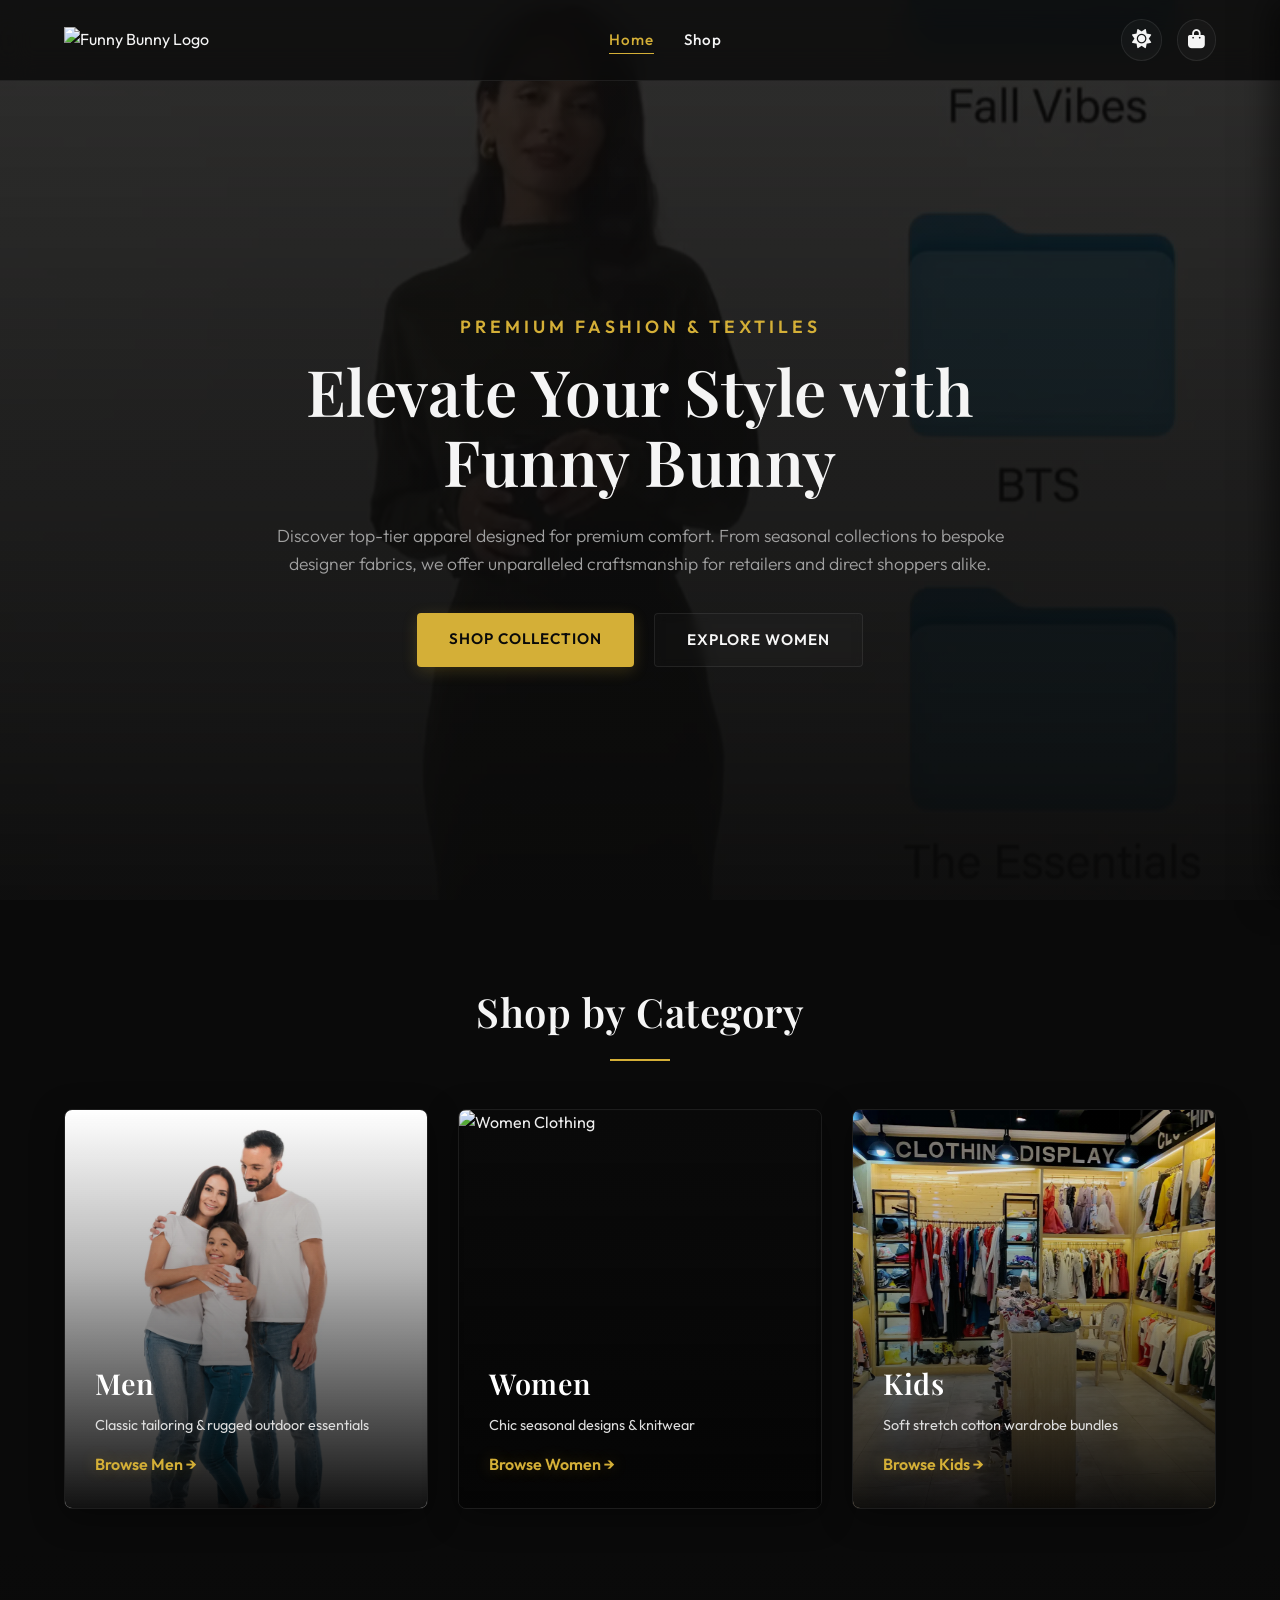
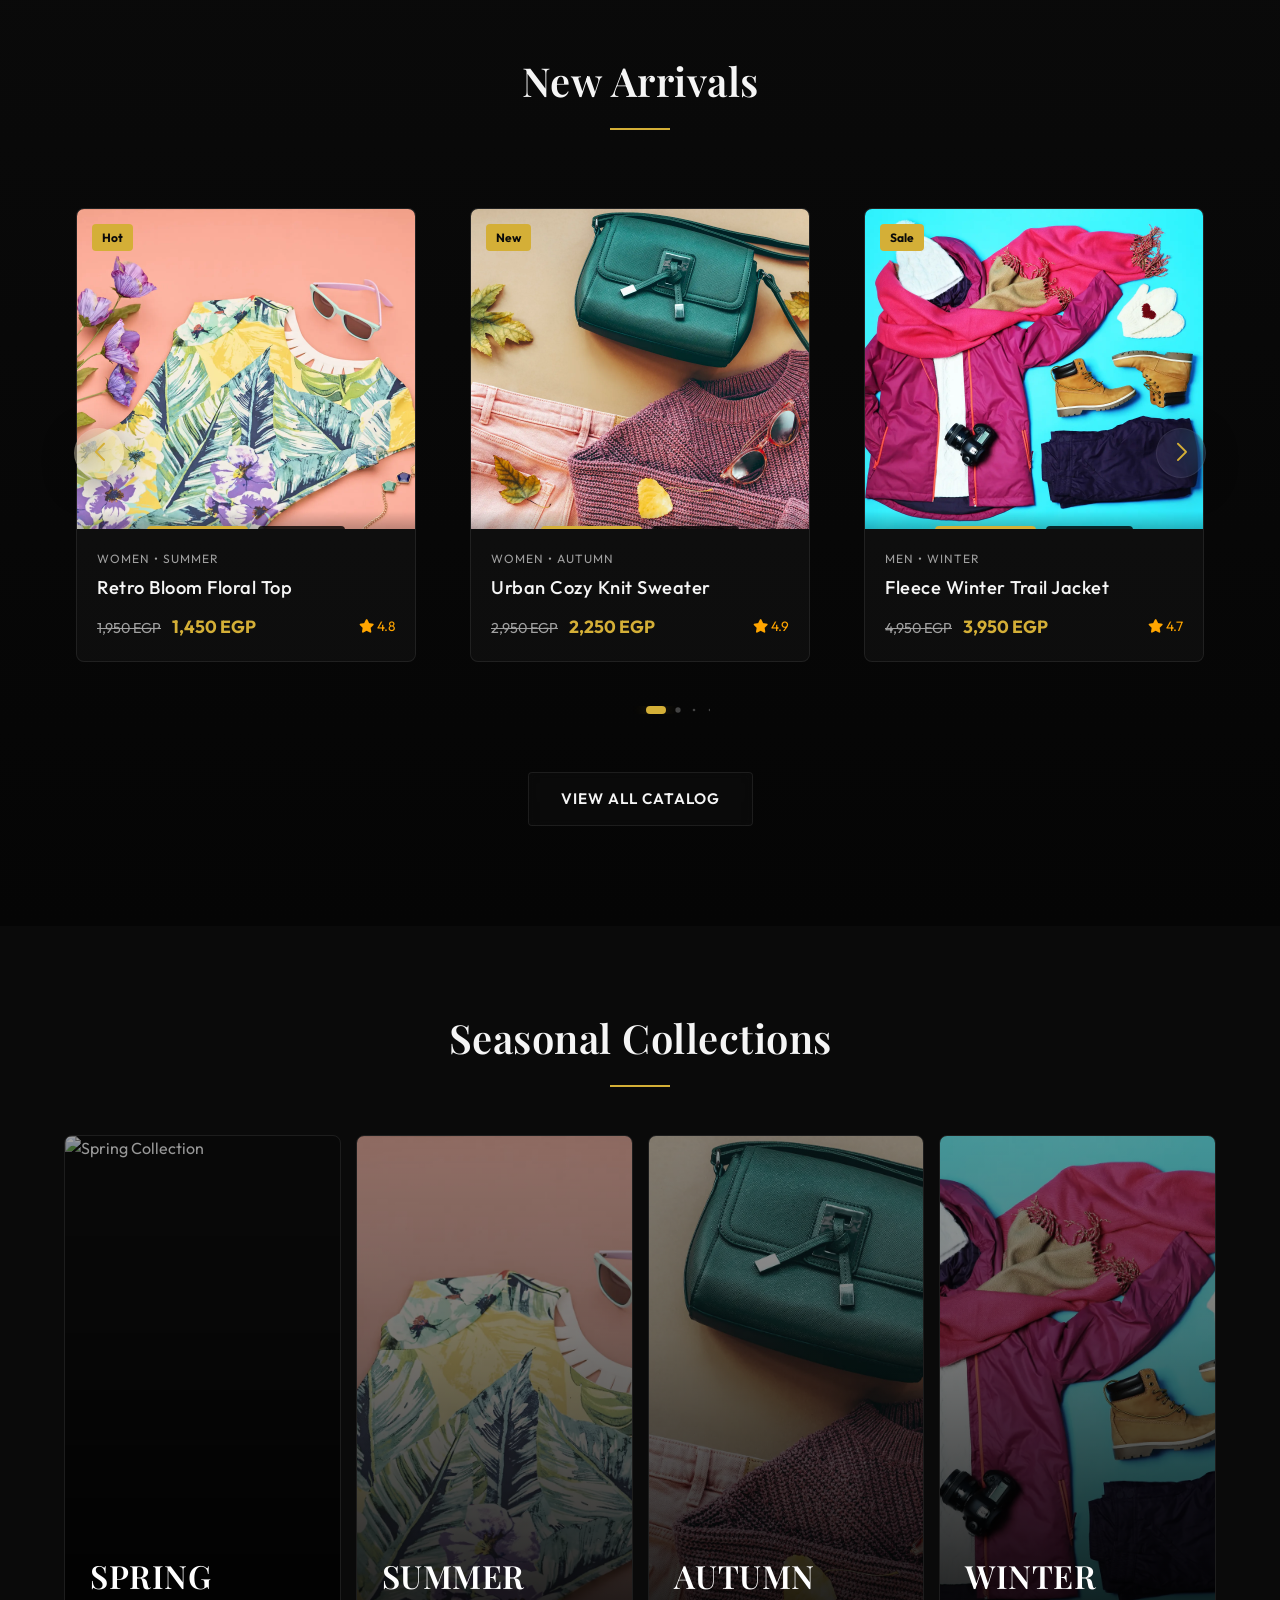
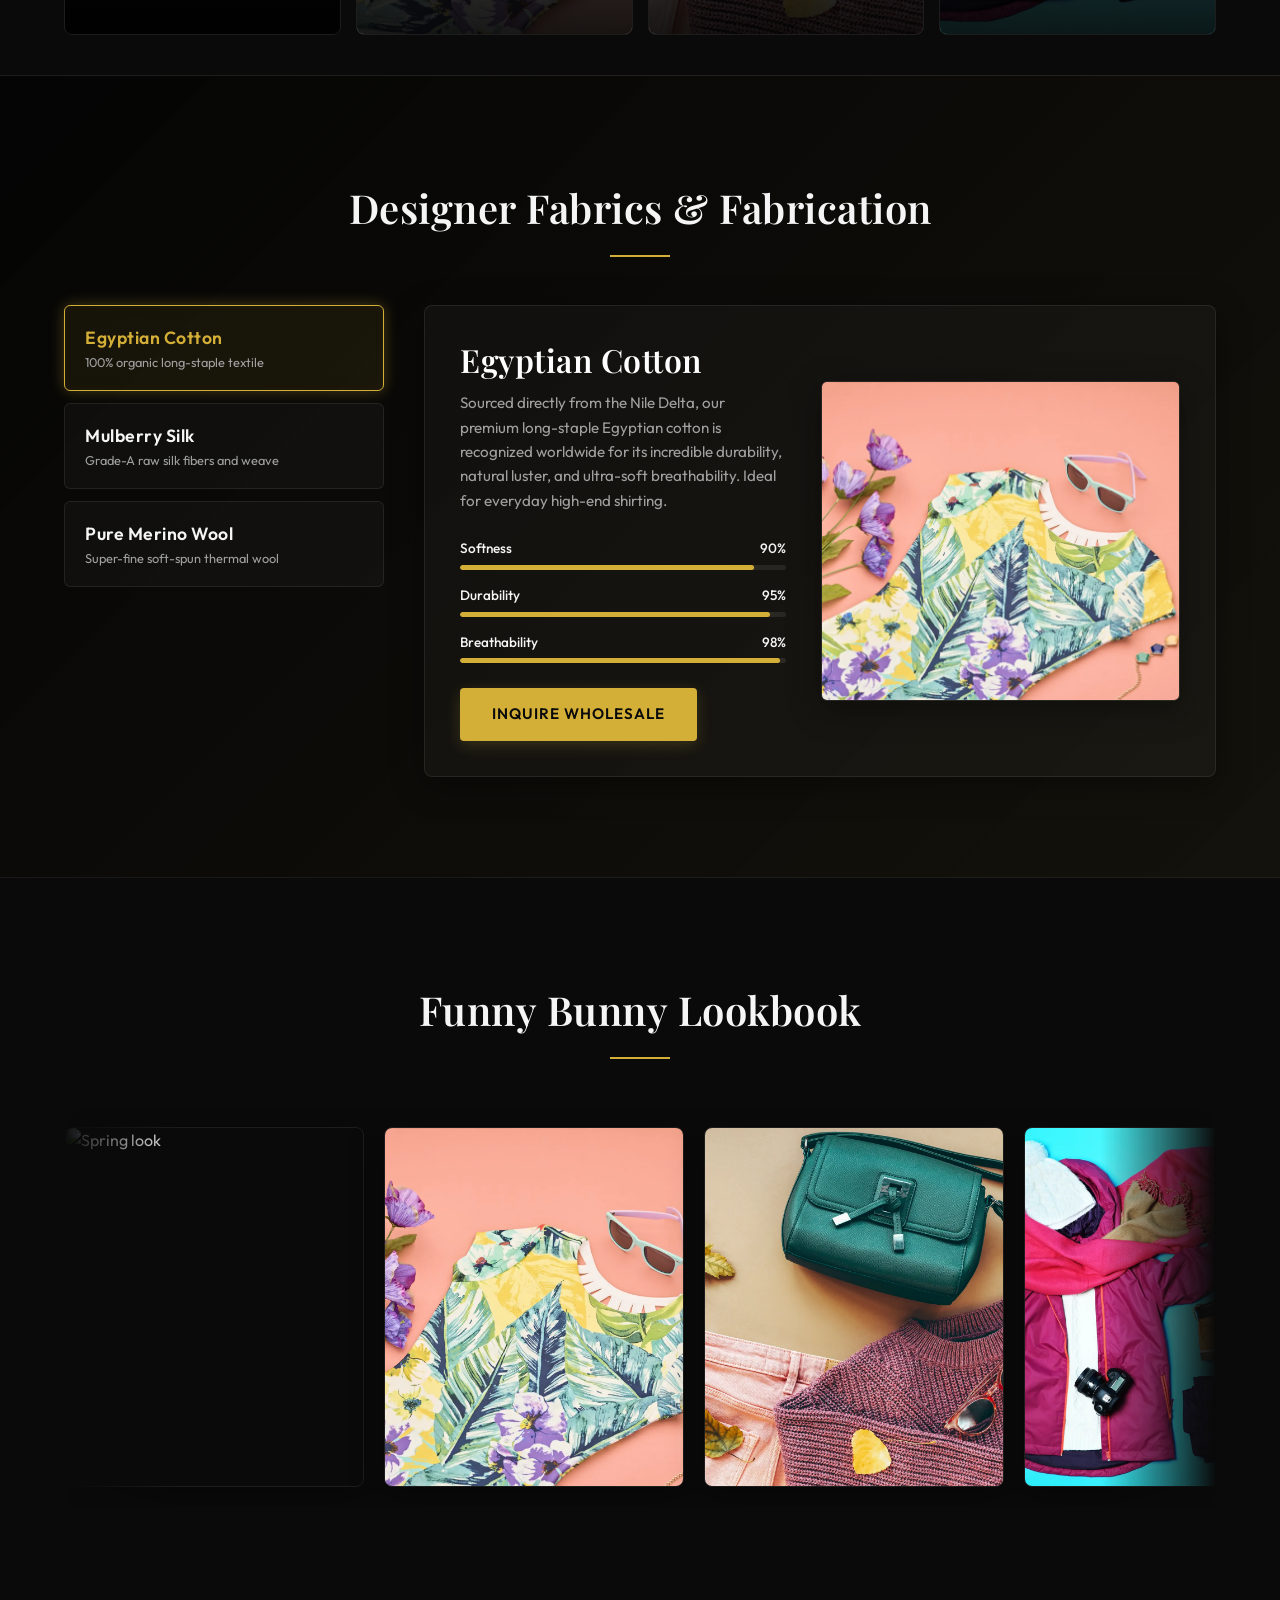
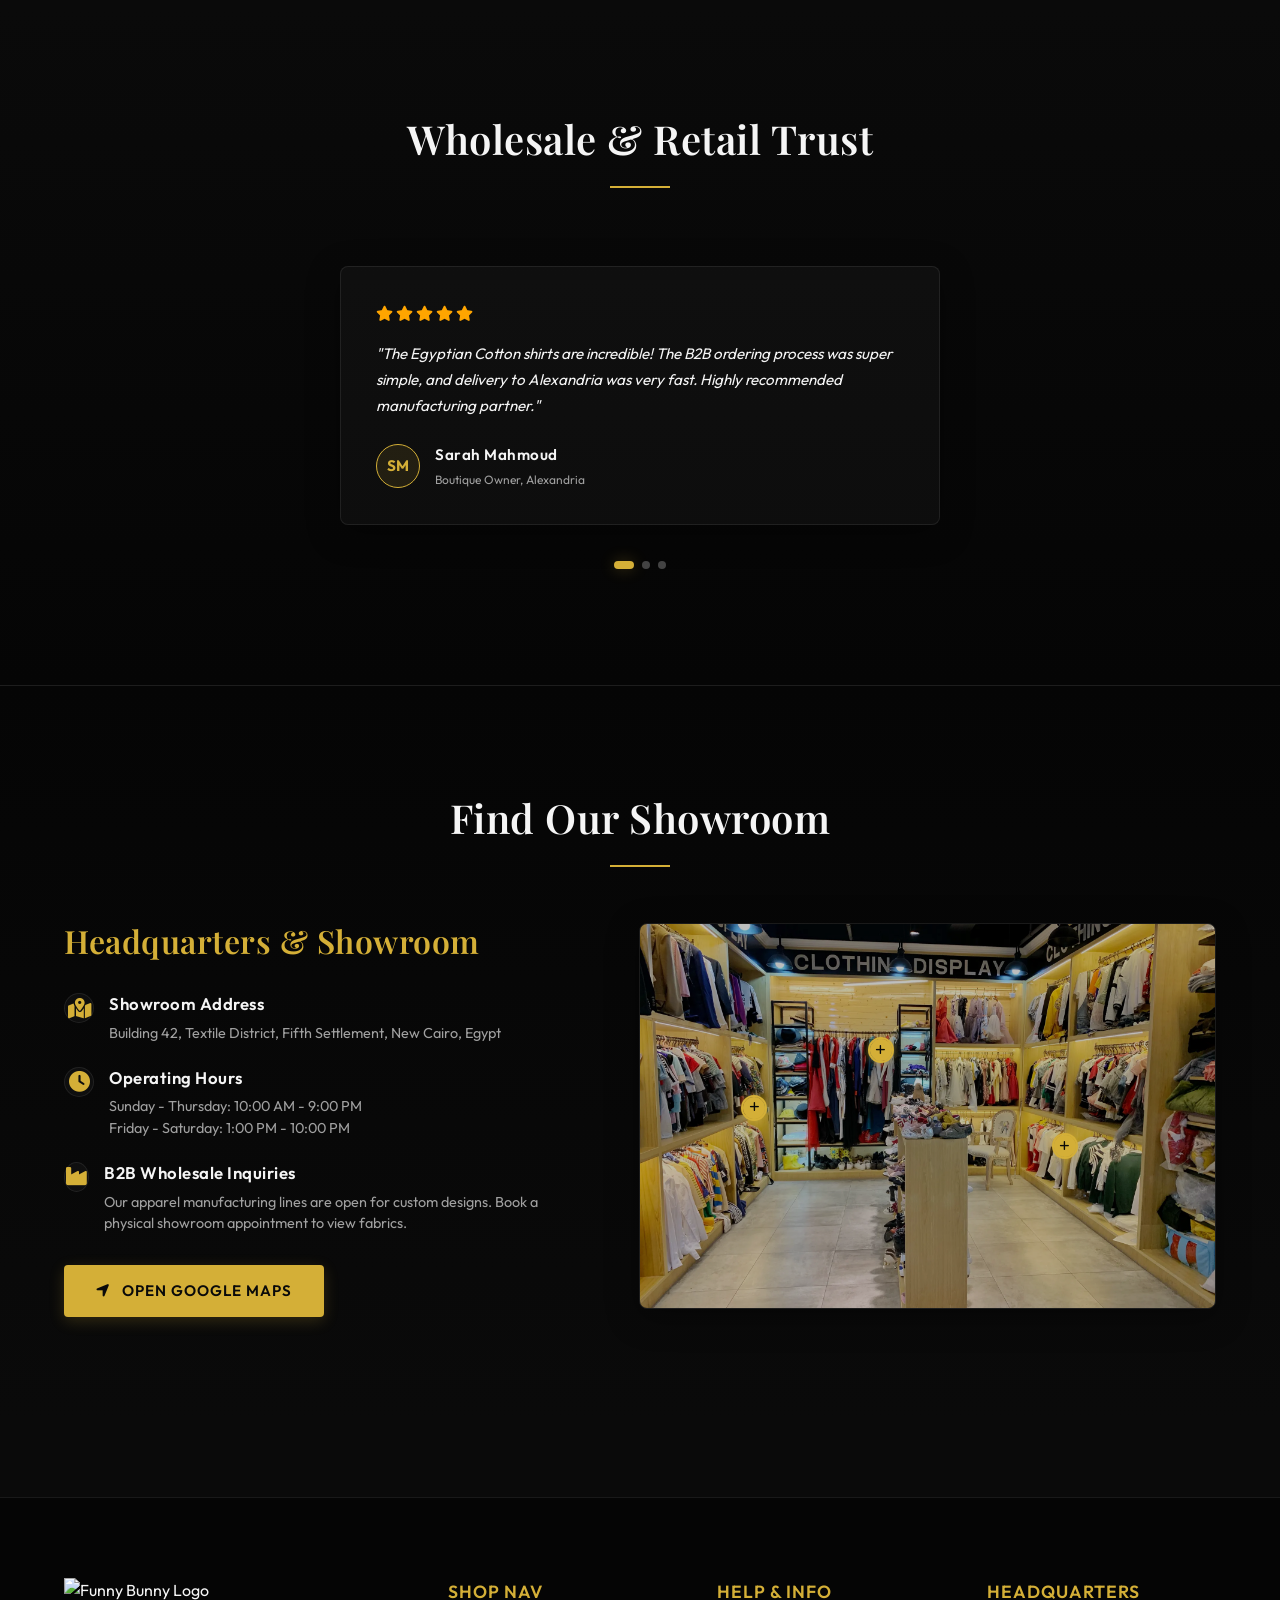
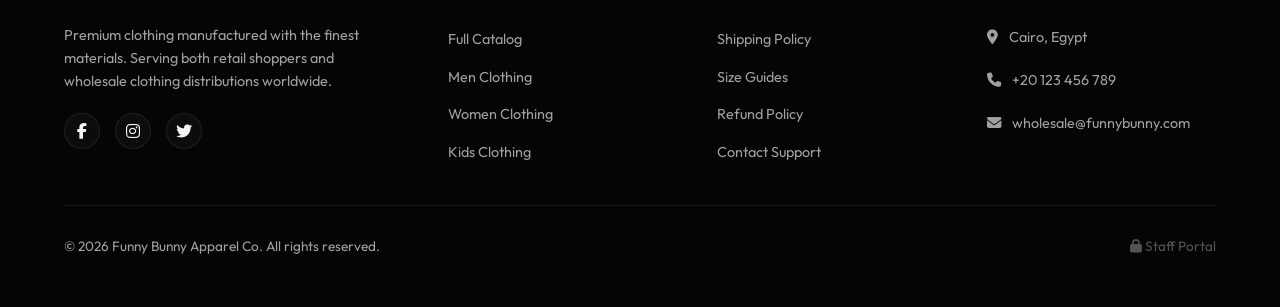
==== commit e059b062: "feat: update mobile responsiveness and add tabbed customizer dashboard" ====
--- a/index.html
+++ b/index.html
@@ -64,28 +64,28 @@
         <div class="categories-grid tilt-card-container">
             <!-- Men Category -->
             <div class="tilt-card" onclick="window.location.href='shop.html?category=men'" data-aos="fade-right">
-                <img src="assets/smiling-family-togetherness-love-and-support-on-w-2026-01-06-00-29-16-utc.webp" alt="Men Clothing">
+                <img data-edit-key="men-cat-img" src="assets/smiling-family-togetherness-love-and-support-on-w-2026-01-06-00-29-16-utc.webp" alt="Men Clothing">
                 <div class="tilt-card-overlay">
-                    <h3>Men</h3>
-                    <p>Classic tailoring & rugged outdoor essentials</p>
+                    <h3 data-edit-key="men-cat-title">Men</h3>
+                    <p data-edit-key="men-cat-desc">Classic tailoring & rugged outdoor essentials</p>
                     <span class="text-gold" style="font-weight: 600;">Browse Men &rarr;</span>
                 </div>
             </div>
             <!-- Women Category -->
             <div class="tilt-card" onclick="window.location.href='shop.html?category=women'" data-aos="fade-up" data-aos-delay="150">
-                <img src="assets/female-spring-clothing-glasses-and-flowers-on-blu-2026-01-09-08-04-11-utc.webp" alt="Women Clothing">
+                <img data-edit-key="women-cat-img" src="assets/female-spring-clothing-glasses-and-flowers-on-blu-2026-01-09-08-04-11-utc.webp" alt="Women Clothing">
                 <div class="tilt-card-overlay">
-                    <h3>Women</h3>
-                    <p>Chic seasonal designs & knitwear</p>
+                    <h3 data-edit-key="women-cat-title">Women</h3>
+                    <p data-edit-key="women-cat-desc">Chic seasonal designs & knitwear</p>
                     <span class="text-gold" style="font-weight: 600;">Browse Women &rarr;</span>
                 </div>
             </div>
             <!-- Kids Category -->
             <div class="tilt-card" onclick="window.location.href='shop.html?category=kids'" data-aos="fade-left" data-aos-delay="300">
-                <img src="assets/big-wardrobe-in-clothing-store-for-children-and-ad-2026-01-05-23-38-01-utc.webp" alt="Kids Clothing">
+                <img data-edit-key="kids-cat-img" src="assets/big-wardrobe-in-clothing-store-for-children-and-ad-2026-01-05-23-38-01-utc.webp" alt="Kids Clothing">
                 <div class="tilt-card-overlay">
-                    <h3>Kids</h3>
-                    <p>Soft stretch cotton wardrobe bundles</p>
+                    <h3 data-edit-key="kids-cat-title">Kids</h3>
+                    <p data-edit-key="kids-cat-desc">Soft stretch cotton wardrobe bundles</p>
                     <span class="text-gold" style="font-weight: 600;">Browse Kids &rarr;</span>
                 </div>
             </div>
--- a/style.css
+++ b/style.css
@@ -2611,36 +2611,13 @@
     .amazon-buy-box {
         position: static;
     }
+    .cart-summary {
+        position: static !important;
+    }
 }
 
 @media (max-width: 768px) {
     .nav-links {
-        display: none;
-    }
-    .menu-toggle {
-        display: block;
-    }
-    .hero-title {
-        font-size: 2.8rem;
-    }
-    .hero-actions {
-        flex-direction: column;
-        gap: 12px;
-    }
-    .hero-actions .btn {
-        width: 100%;
-    }
-    .footer-grid {
-        grid-template-columns: 1fr;
-        gap: 30px;
-    }
-    .checkout-grid {
-        grid-template-columns: 1fr;
-    }
-    .form-group.span-2 {
-        grid-column: span 1;
-    }
-    .nav-links.active {
         display: flex;
         flex-direction: column;
         position: absolute;
@@ -2649,10 +2626,44 @@
         width: 100%;
         background: var(--bg-darker);
         border-bottom: 1px solid var(--border-color);
-        padding: 20px;
+        padding: 0 20px;
         gap: 15px;
         z-index: 1000;
         align-items: center;
+        max-height: 0;
+        overflow: hidden;
+        opacity: 0;
+        transition: max-height 0.4s cubic-bezier(0.25, 1, 0.2, 1), opacity 0.3s ease, padding 0.4s ease;
+        pointer-events: none;
+    }
+    .nav-links.active {
+        max-height: 250px;
+        opacity: 1;
+        padding: 20px;
+        pointer-events: all;
+    }
+    .menu-toggle {
+        display: block;
+    }
+    .hero-title {
+        font-size: 2.8rem;
+    }
+    .hero-actions {
+        flex-direction: column;
+        gap: 12px;
+    }
+    .hero-actions .btn {
+        width: 100%;
+    }
+    .footer-grid {
+        grid-template-columns: 1fr;
+        gap: 30px;
+    }
+    .checkout-grid {
+        grid-template-columns: 1fr;
+    }
+    .form-group.span-2 {
+        grid-column: span 1;
     }
     .fabric-highlights {
         grid-template-columns: 1fr;
@@ -2664,6 +2675,41 @@
     .amazon-reviews-layout {
         grid-template-columns: 1fr;
         gap: 30px;
+    }
+    /* iOS Input Zoom Prevention */
+    input, select, textarea {
+        font-size: 16px !important;
+    }
+    /* Hide Swiper Navigation Arrows on mobile */
+    .swiper-button-prev,
+    .swiper-button-next {
+        display: none !important;
+    }
+    /* Frequently bought bundle flex alignment */
+    .amazon-bundle-flex {
+        justify-content: center;
+        gap: 15px;
+    }
+    .amazon-bundle-buybox {
+        margin-left: 0;
+        text-align: center;
+        width: 100%;
+        margin-top: 15px;
+    }
+    /* Shift left/right tooltips on mobile to stay within viewport */
+    .hotspot-dot[style*="left: 18%"] .hotspot-tooltip {
+        left: 80px;
+        transform: translateX(-20%) translateY(8px);
+    }
+    .hotspot-dot[style*="left: 18%"]:hover .hotspot-tooltip {
+        transform: translateX(-20%) translateY(0);
+    }
+    .hotspot-dot[style*="left: 72%"] .hotspot-tooltip {
+        left: -80px;
+        transform: translateX(-80%) translateY(8px);
+    }
+    .hotspot-dot[style*="left: 72%"]:hover .hotspot-tooltip {
+        transform: translateX(-80%) translateY(0);
     }
 }
 
@@ -3348,3 +3394,166 @@
     }
 }
 
+/* Mobile Table Cards (Cart Page) */
+@media (max-width: 600px) {
+    .cart-table, .cart-table tbody, .cart-table tr, .cart-table td {
+        display: block;
+        width: 100%;
+    }
+    .cart-table thead {
+        display: none;
+    }
+    .cart-table tr {
+        position: relative;
+        padding: 20px 0;
+        border-bottom: 1px solid var(--border-color);
+    }
+    .cart-product-cell {
+        margin-bottom: 15px;
+    }
+    .cart-table td {
+        padding: 8px 0;
+        border: none;
+        display: flex;
+        justify-content: space-between;
+        font-size: 0.9rem;
+    }
+    .cart-table td:nth-child(2)::before {
+        content: 'Price:';
+        color: var(--text-muted);
+        font-weight: 600;
+    }
+    .cart-table td:nth-child(3)::before {
+        content: 'Quantity:';
+        color: var(--text-muted);
+        font-weight: 600;
+    }
+    .cart-table td:nth-child(4)::before {
+        content: 'Total:';
+        color: var(--text-muted);
+        font-weight: 600;
+    }
+    .cart-table td:nth-child(5) {
+        position: absolute;
+        top: 20px;
+        right: 0;
+        width: auto;
+        padding: 0;
+    }
+    .cart-table td:nth-child(5)::before {
+        content: '';
+    }
+}
+
+/* Mobile Credit Card Mockup Scaling (Checkout Page) */
+@media (max-width: 360px) {
+    .card-wrapper {
+        width: 280px !important;
+        height: 166px !important;
+    }
+    .card-number-display {
+        font-size: 1.05rem !important;
+        letter-spacing: 1.5px !important;
+        margin: 10px 0 !important;
+    }
+    .card-front, .card-back {
+        padding: 15px !important;
+    }
+}
+
+/* Mobile Spacing & Heights (Home & Catalog & Products) */
+@media (max-width: 500px) {
+    .tilt-card {
+        height: 280px;
+    }
+    .tilt-card-overlay {
+        padding: 20px;
+    }
+    .tilt-card h3 {
+        font-size: 1.4rem;
+    }
+}
+
+@media (max-width: 480px) {
+    .amazon-main-display {
+        height: 280px;
+    }
+    .cart-summary, .cart-table-wrapper {
+        padding: 15px;
+    }
+    .section-title {
+        font-size: 2rem;
+        margin-bottom: 2rem;
+    }
+}
+
+/* Admin Customizer Dashboard Upgrades */
+.customizer-tabs {
+    display: flex;
+    gap: 4px;
+    border-bottom: 1px solid var(--border-color);
+    padding-bottom: 12px;
+    margin-bottom: 15px;
+}
+
+.cust-tab-btn {
+    background: transparent;
+    border: 1px solid transparent;
+    color: var(--text-muted);
+    padding: 6px 10px;
+    font-size: 0.8rem;
+    font-weight: 600;
+    cursor: pointer;
+    border-radius: 4px;
+    transition: var(--transition-smooth);
+    flex-grow: 1;
+    text-align: center;
+}
+
+.cust-tab-btn:hover {
+    color: var(--primary);
+    background: rgba(212, 175, 55, 0.04);
+}
+
+.cust-tab-btn.active {
+    color: var(--primary);
+    border-color: var(--primary);
+    background: rgba(212, 175, 55, 0.08);
+}
+
+.cust-tab-content {
+    display: none;
+}
+
+.cust-tab-content.active {
+    display: flex;
+    flex-direction: column;
+    gap: 15px;
+}
+
+.cust-tab-content h4 {
+    font-size: 0.9rem;
+    font-weight: 700;
+    text-transform: uppercase;
+    letter-spacing: 0.5px;
+    margin-top: 10px;
+    color: var(--primary);
+}
+
+.customizer-scrollable::-webkit-scrollbar {
+    width: 6px;
+}
+
+.customizer-scrollable::-webkit-scrollbar-track {
+    background: rgba(255, 255, 255, 0.02);
+}
+
+.customizer-scrollable::-webkit-scrollbar-thumb {
+    background: rgba(212, 175, 55, 0.3);
+    border-radius: 3px;
+}
+
+.customizer-scrollable::-webkit-scrollbar-thumb:hover {
+    background: var(--primary);
+}
+
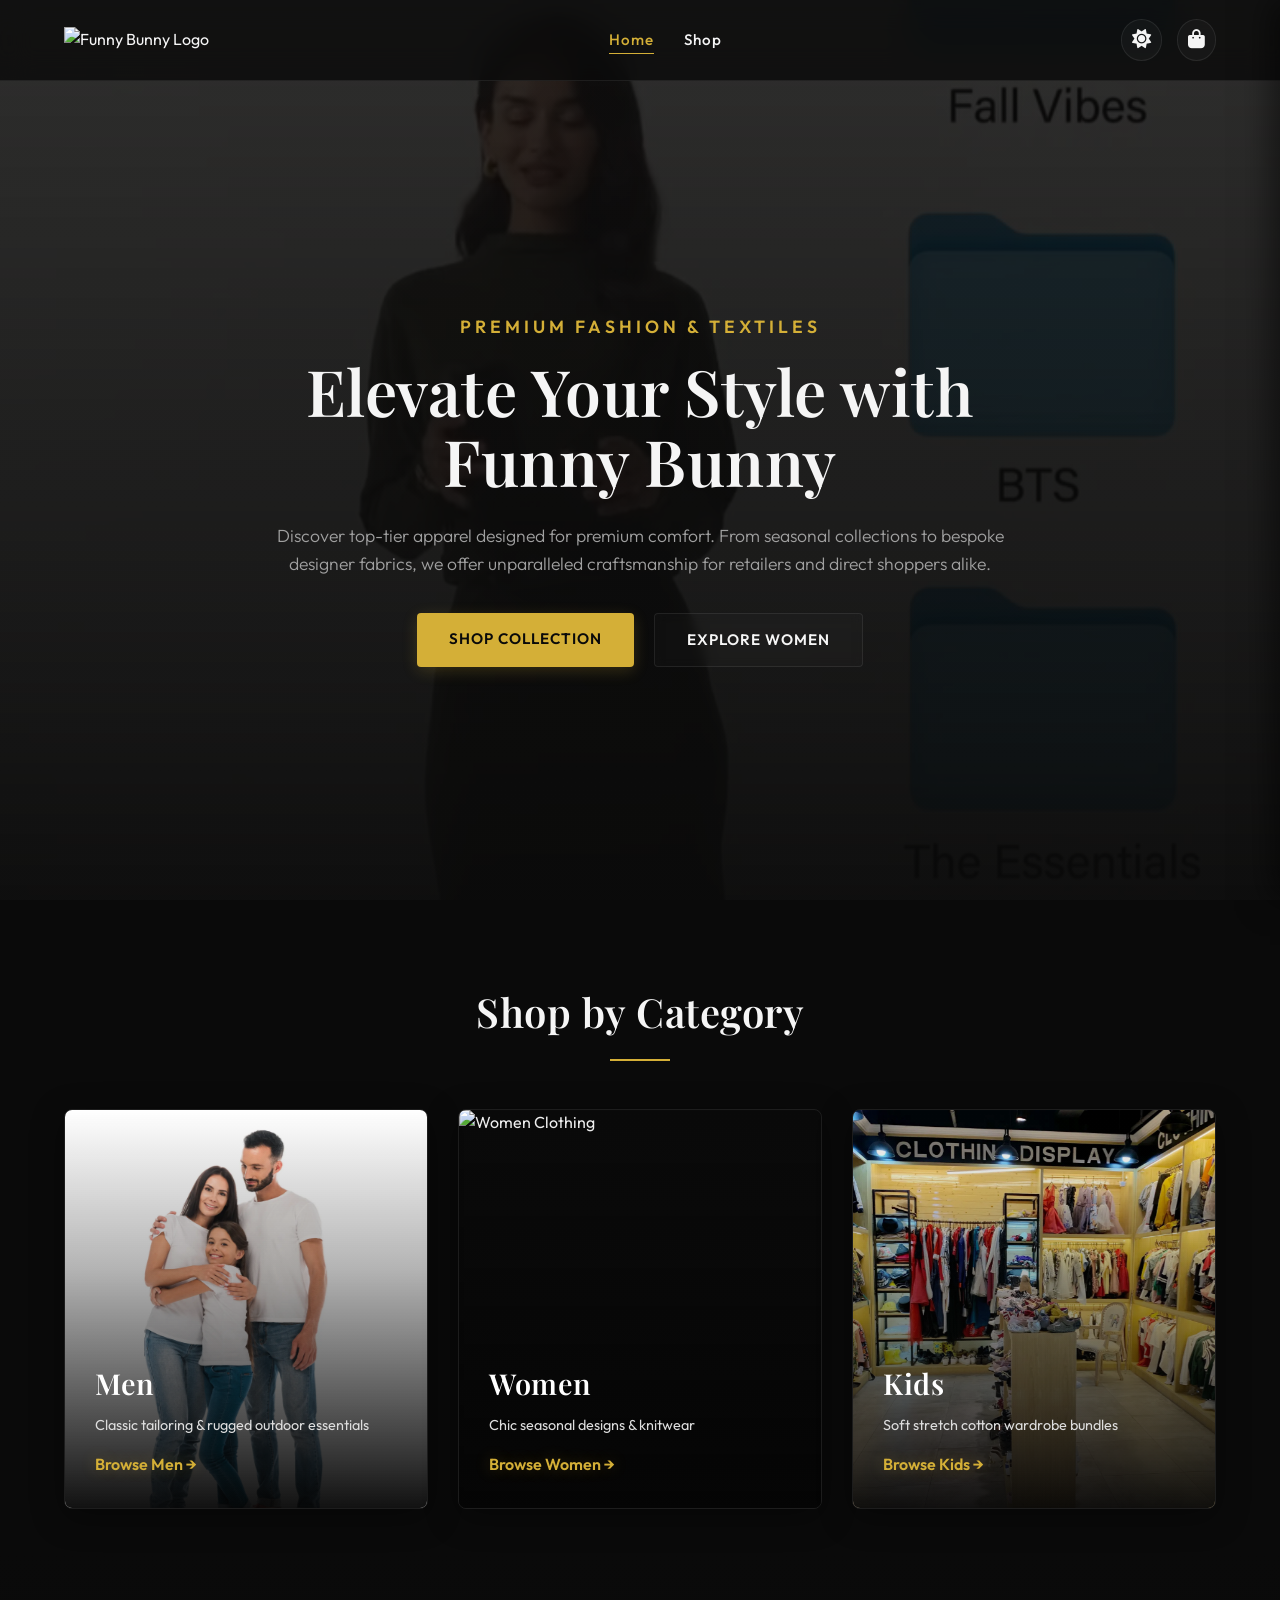
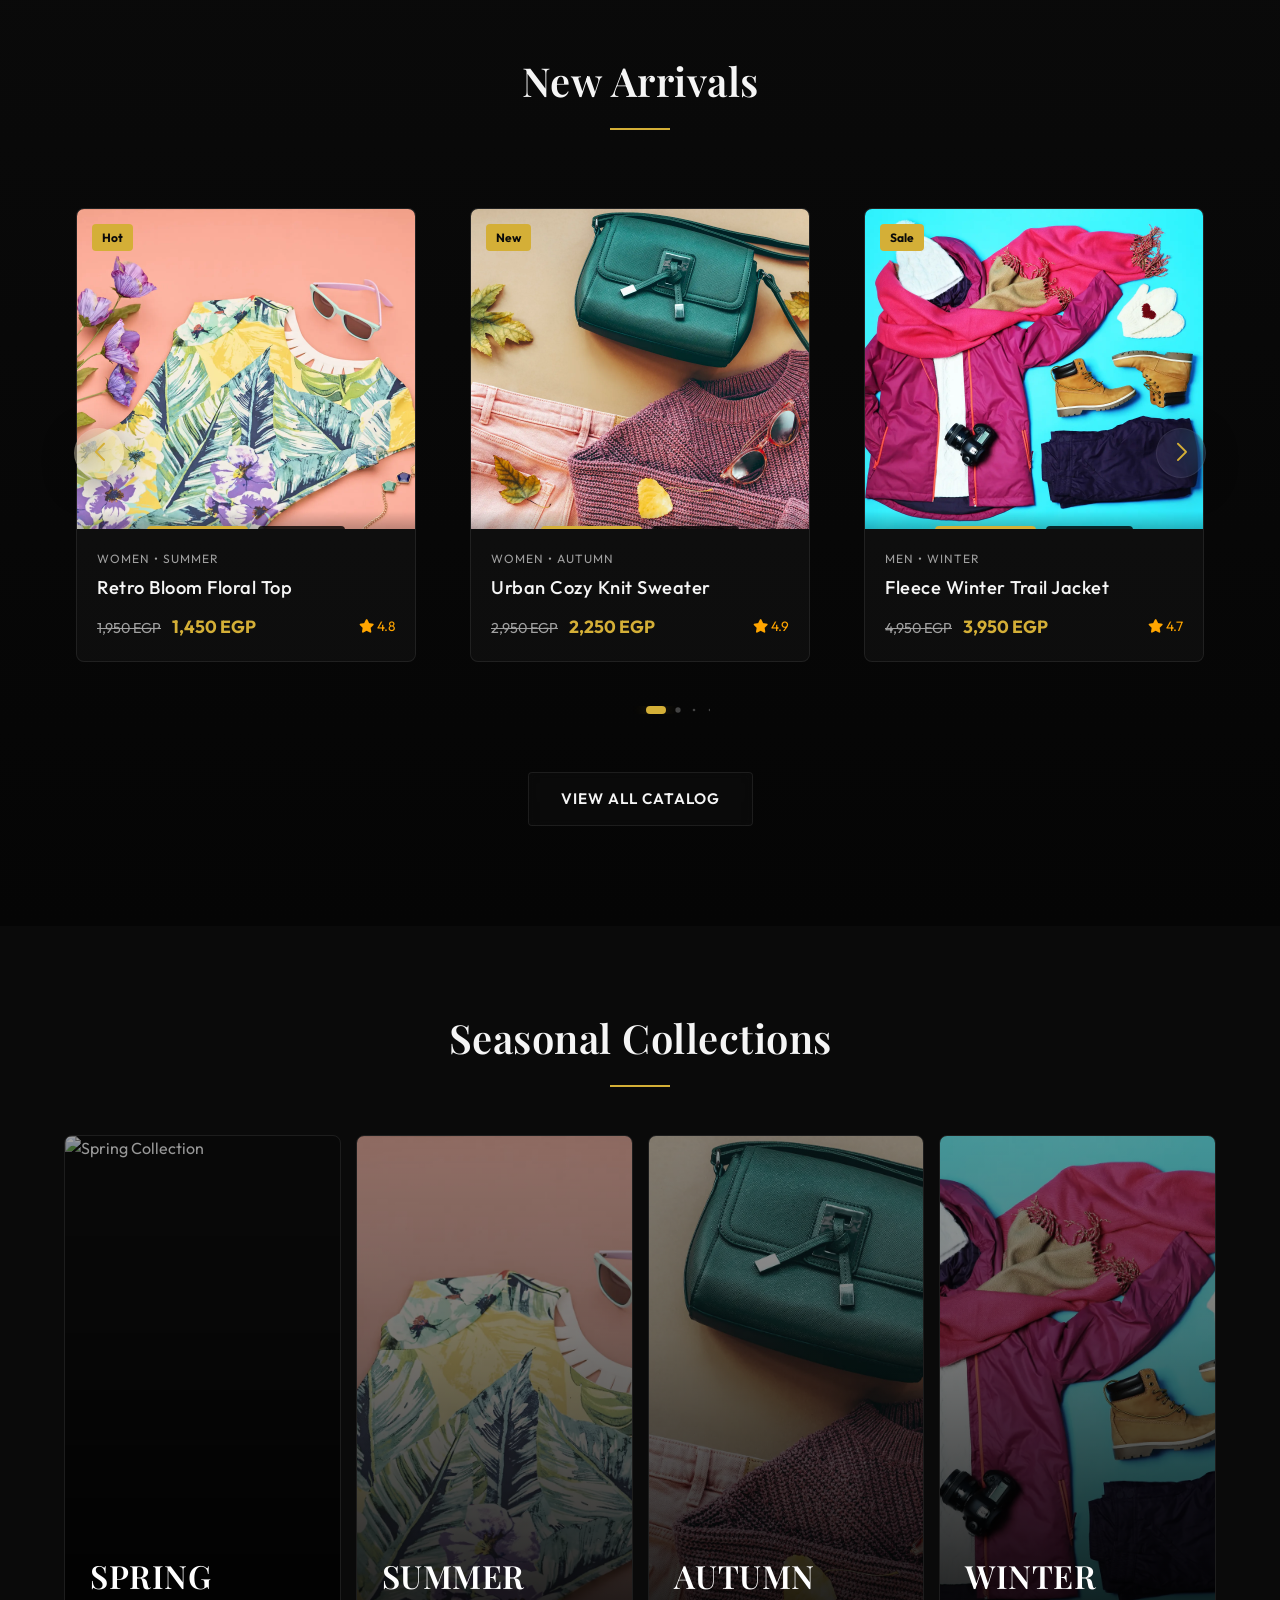
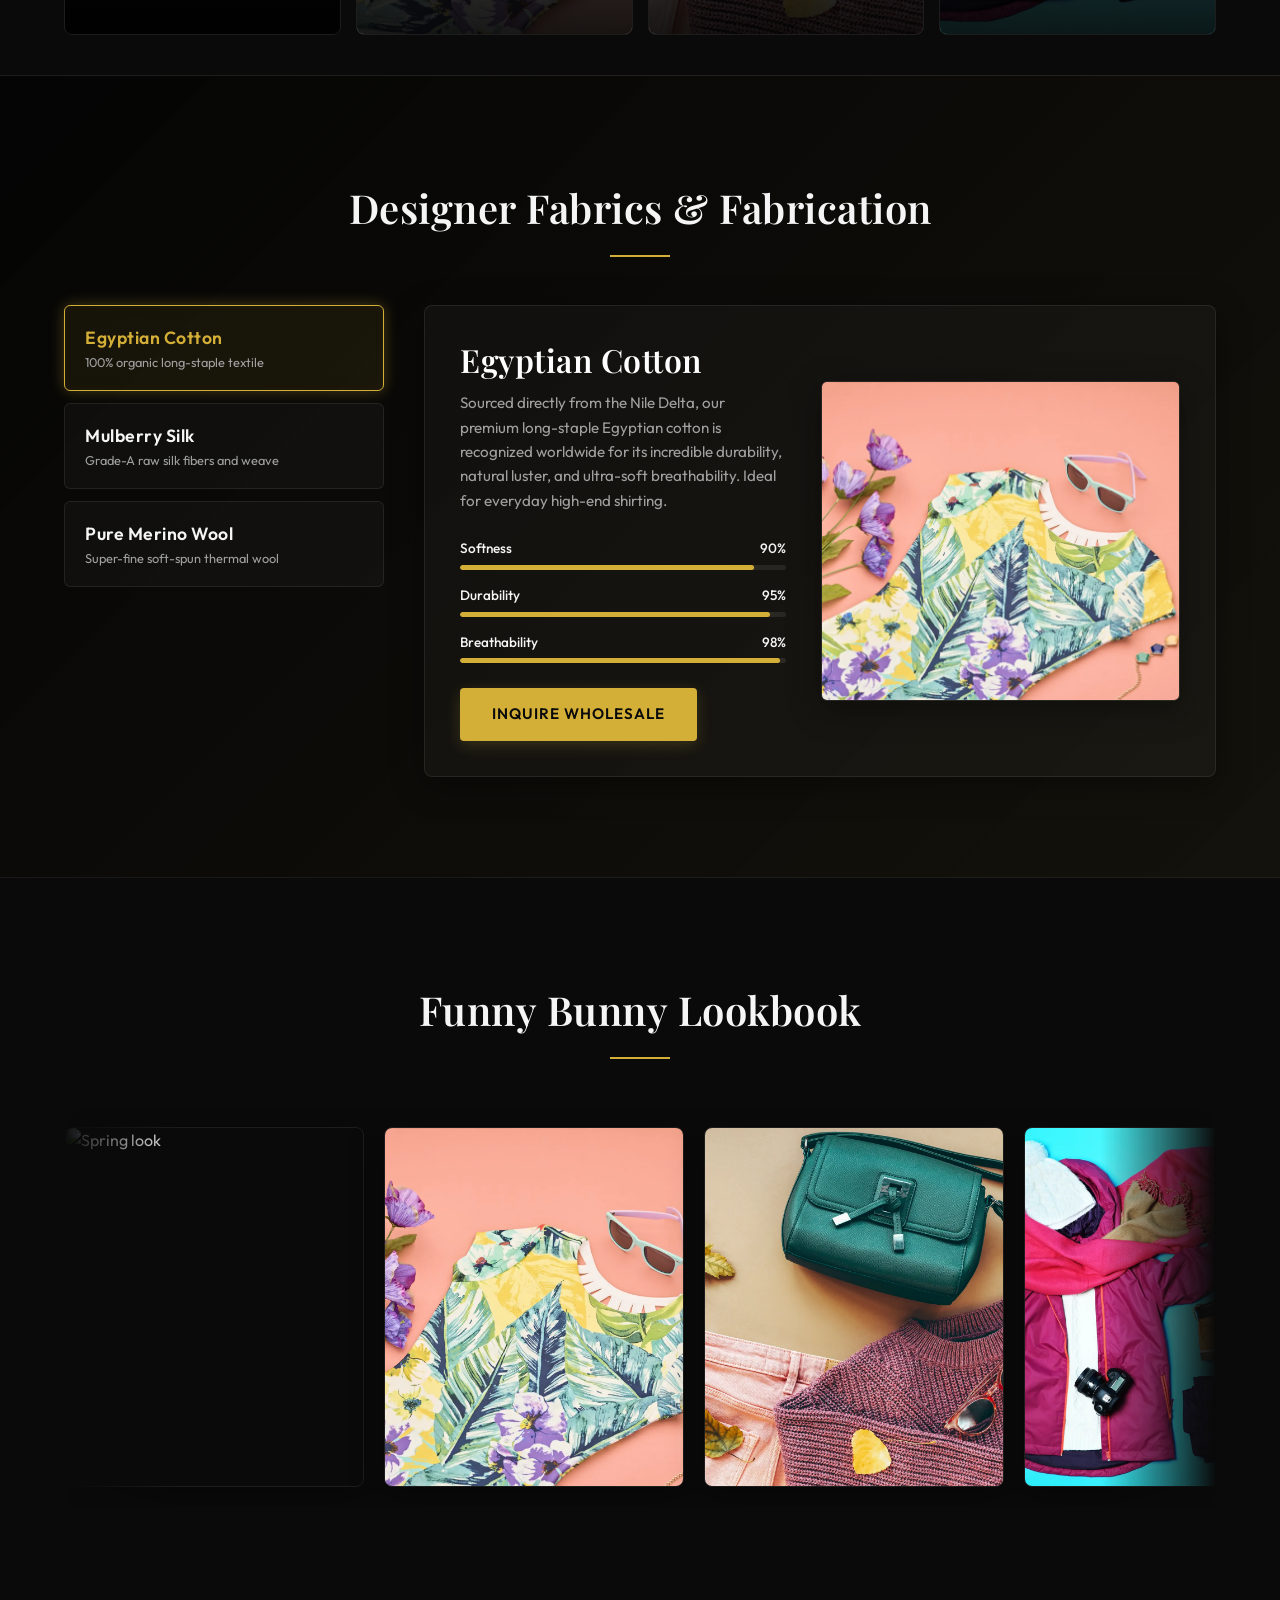
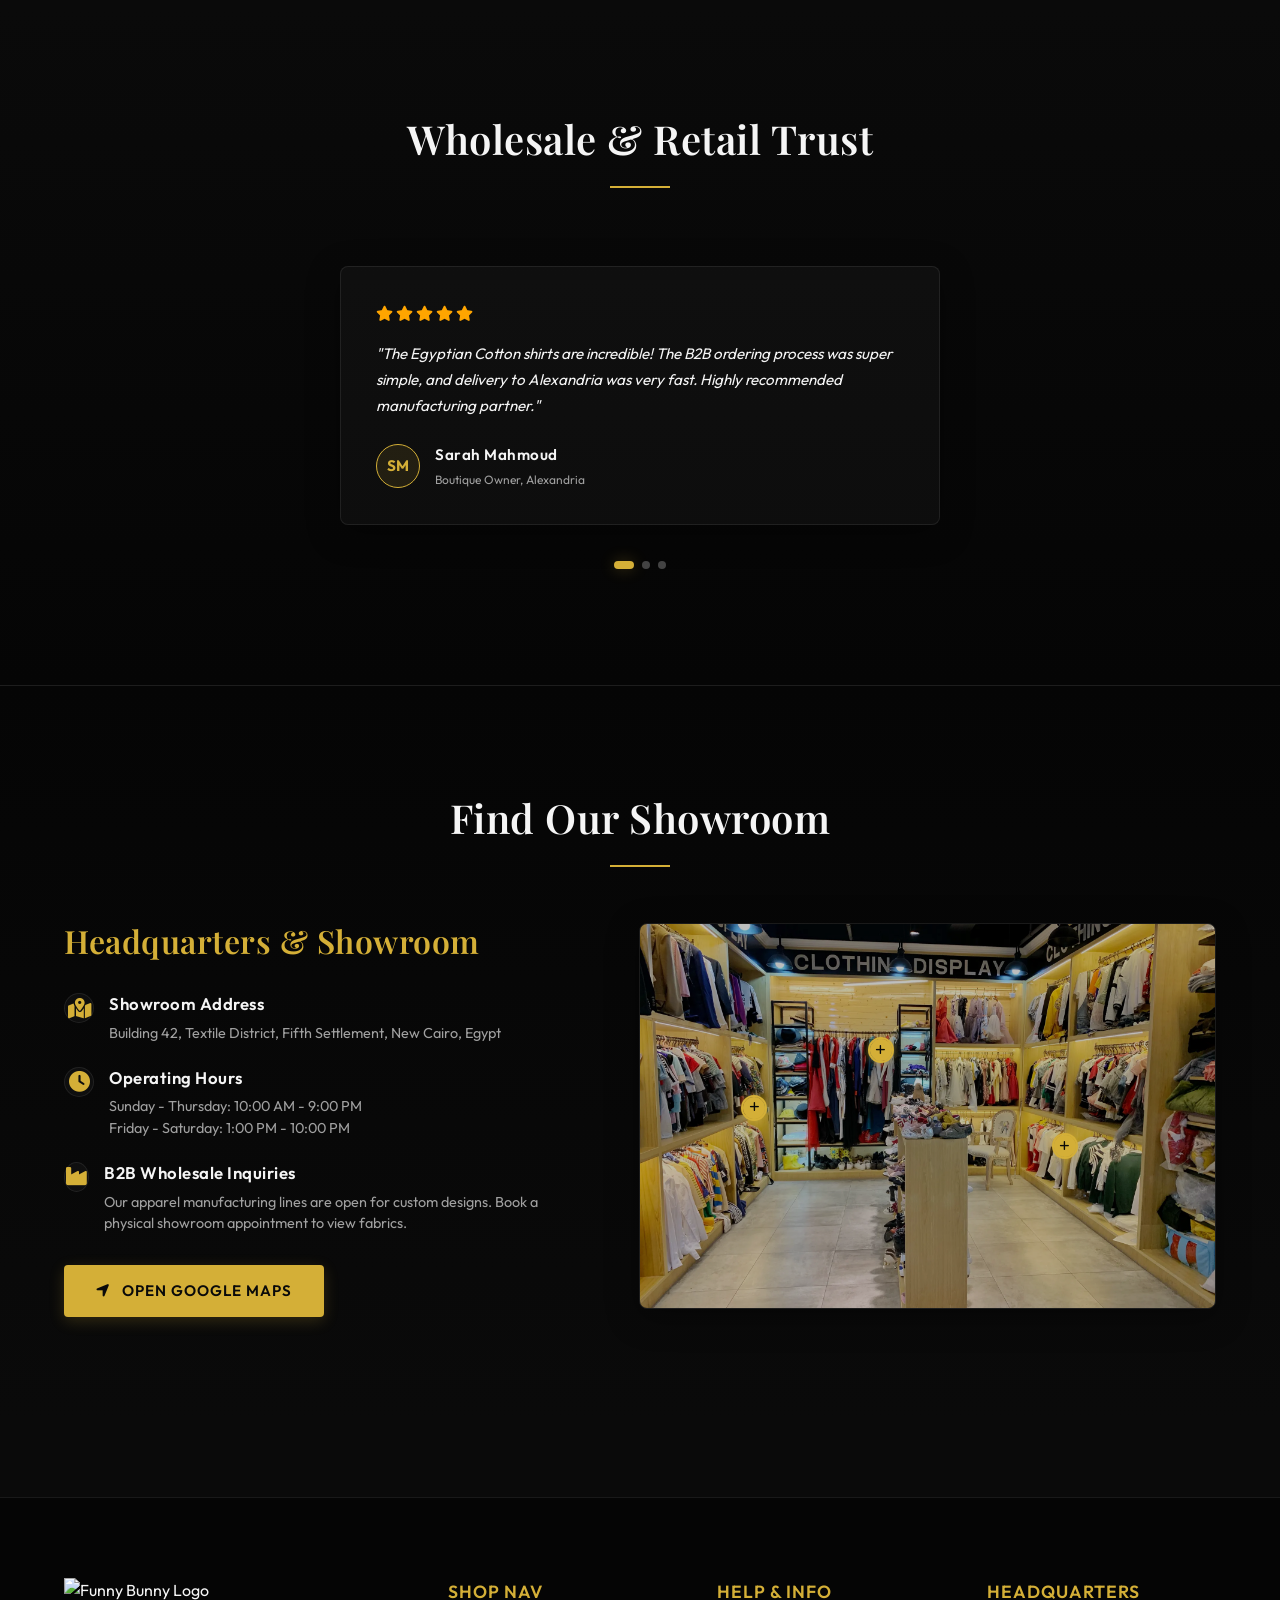
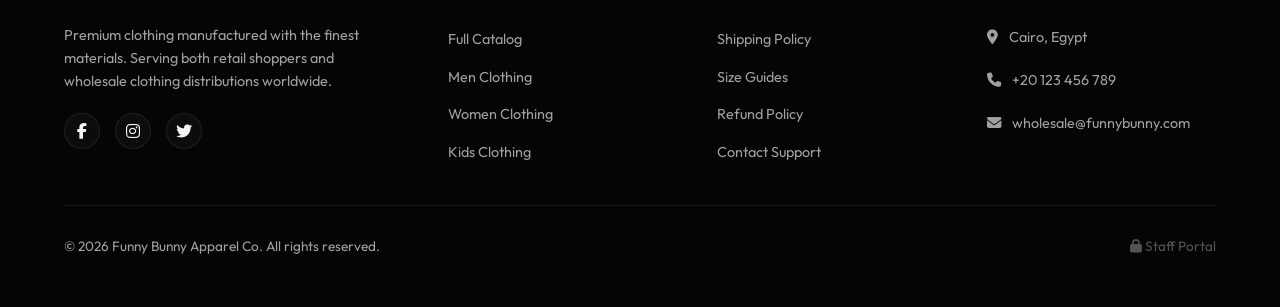
==== commit 482ace1e: "feat: open lightbox on clicking seasonal accordion panels and stop propagation on button" ====
--- a/index.html
+++ b/index.html
@@ -269,46 +269,46 @@
         <h2 class="section-title" data-aos="fade-up">Seasonal Collections</h2>
         <div class="seasonal-accordion-container" data-aos="fade-up" data-aos-delay="150">
             <!-- Spring Panel -->
-            <div class="accordion-panel" onclick="window.location.href='shop.html?season=spring'">
+            <div class="accordion-panel" onclick="openLightbox('assets/female-spring-clothing-glasses-and-flowers-on-blu-2026-01-09-08-04-11-utc.webp', 'Spring Collection - Meadow pastels, lightweight silk coordinates, and fresh floral patterns')">
                 <img src="assets/female-spring-clothing-glasses-and-flowers-on-blu-2026-01-09-08-04-11-utc.webp" alt="Spring Collection">
                 <div class="accordion-panel-overlay">
                     <h3>Spring</h3>
                     <div class="accordion-panel-content">
                         <p>Meadow pastels, lightweight silk coordinates, and fresh floral patterns designed to celebrate the season of rebirth.</p>
-                        <span class="btn btn-primary btn-sm" style="padding: 8px 16px; font-size: 0.8rem;">Explore Spring &rarr;</span>
+                        <a href="shop.html?season=spring" class="btn btn-primary btn-sm" style="padding: 8px 16px; font-size: 0.8rem;" onclick="event.stopPropagation();">Explore Spring &rarr;</a>
                     </div>
                 </div>
             </div>
             <!-- Summer Panel -->
-            <div class="accordion-panel" onclick="window.location.href='shop.html?season=summer'">
+            <div class="accordion-panel" onclick="openLightbox('assets/floral-top-with-sunglasses-and-colorful-jewelry-2026-03-19-23-40-24-utc.webp', 'Summer Collection - Vibrant resort wear, high-breathability organic cotton, and elegant swimwear')">
                 <img src="assets/floral-top-with-sunglasses-and-colorful-jewelry-2026-03-19-23-40-24-utc.webp" alt="Summer Collection">
                 <div class="accordion-panel-overlay">
                     <h3>Summer</h3>
                     <div class="accordion-panel-content">
                         <p>Vibrant resort wear, high-breathability organic cotton, and elegant swimwear options to keep you cool and stylish under the sun.</p>
-                        <span class="btn btn-primary btn-sm" style="padding: 8px 16px; font-size: 0.8rem;">Explore Summer &rarr;</span>
+                        <a href="shop.html?season=summer" class="btn btn-primary btn-sm" style="padding: 8px 16px; font-size: 0.8rem;" onclick="event.stopPropagation();">Explore Summer &rarr;</a>
                     </div>
                 </div>
             </div>
             <!-- Autumn Panel -->
-            <div class="accordion-panel" onclick="window.location.href='shop.html?season=autumn'">
+            <div class="accordion-panel" onclick="openLightbox('assets/stylish-outfit-with-sweater-purse-and-pink-jeans-2026-03-16-02-35-19-utc.webp', 'Autumn Collection - Warm layering knitwear, corduroy textures, and deep harvest tones')">
                 <img src="assets/stylish-outfit-with-sweater-purse-and-pink-jeans-2026-03-16-02-35-19-utc.webp" alt="Autumn Collection">
                 <div class="accordion-panel-overlay">
                     <h3>Autumn</h3>
                     <div class="accordion-panel-content">
                         <p>Warm layering knitwear, corduroy textures, and deep harvest tones perfect for breezy days and cozy evenings.</p>
-                        <span class="btn btn-primary btn-sm" style="padding: 8px 16px; font-size: 0.8rem;">Explore Autumn &rarr;</span>
+                        <a href="shop.html?season=autumn" class="btn btn-primary btn-sm" style="padding: 8px 16px; font-size: 0.8rem;" onclick="event.stopPropagation();">Explore Autumn &rarr;</a>
                     </div>
                 </div>
             </div>
             <!-- Winter Panel -->
-            <div class="accordion-panel" onclick="window.location.href='shop.html?season=winter'">
+            <div class="accordion-panel" onclick="openLightbox('assets/winter-clothes-and-accessories-for-outdoor-adventu-2026-03-27-01-49-26-utc.webp', 'Winter Collection - Heavy duty outdoor fleece layers, insulated parkas, and cashmere wool essentials')">
                 <img src="assets/winter-clothes-and-accessories-for-outdoor-adventu-2026-03-27-01-49-26-utc.webp" alt="Winter Collection">
                 <div class="accordion-panel-overlay">
                     <h3>Winter</h3>
                     <div class="accordion-panel-content">
                         <p>Heavy duty outdoor fleece layers, insulated windproof parkas, and cashmere wool essentials for maximum thermal comfort.</p>
-                        <span class="btn btn-primary btn-sm" style="padding: 8px 16px; font-size: 0.8rem;">Explore Winter &rarr;</span>
+                        <a href="shop.html?season=winter" class="btn btn-primary btn-sm" style="padding: 8px 16px; font-size: 0.8rem;" onclick="event.stopPropagation();">Explore Winter &rarr;</a>
                     </div>
                 </div>
             </div>
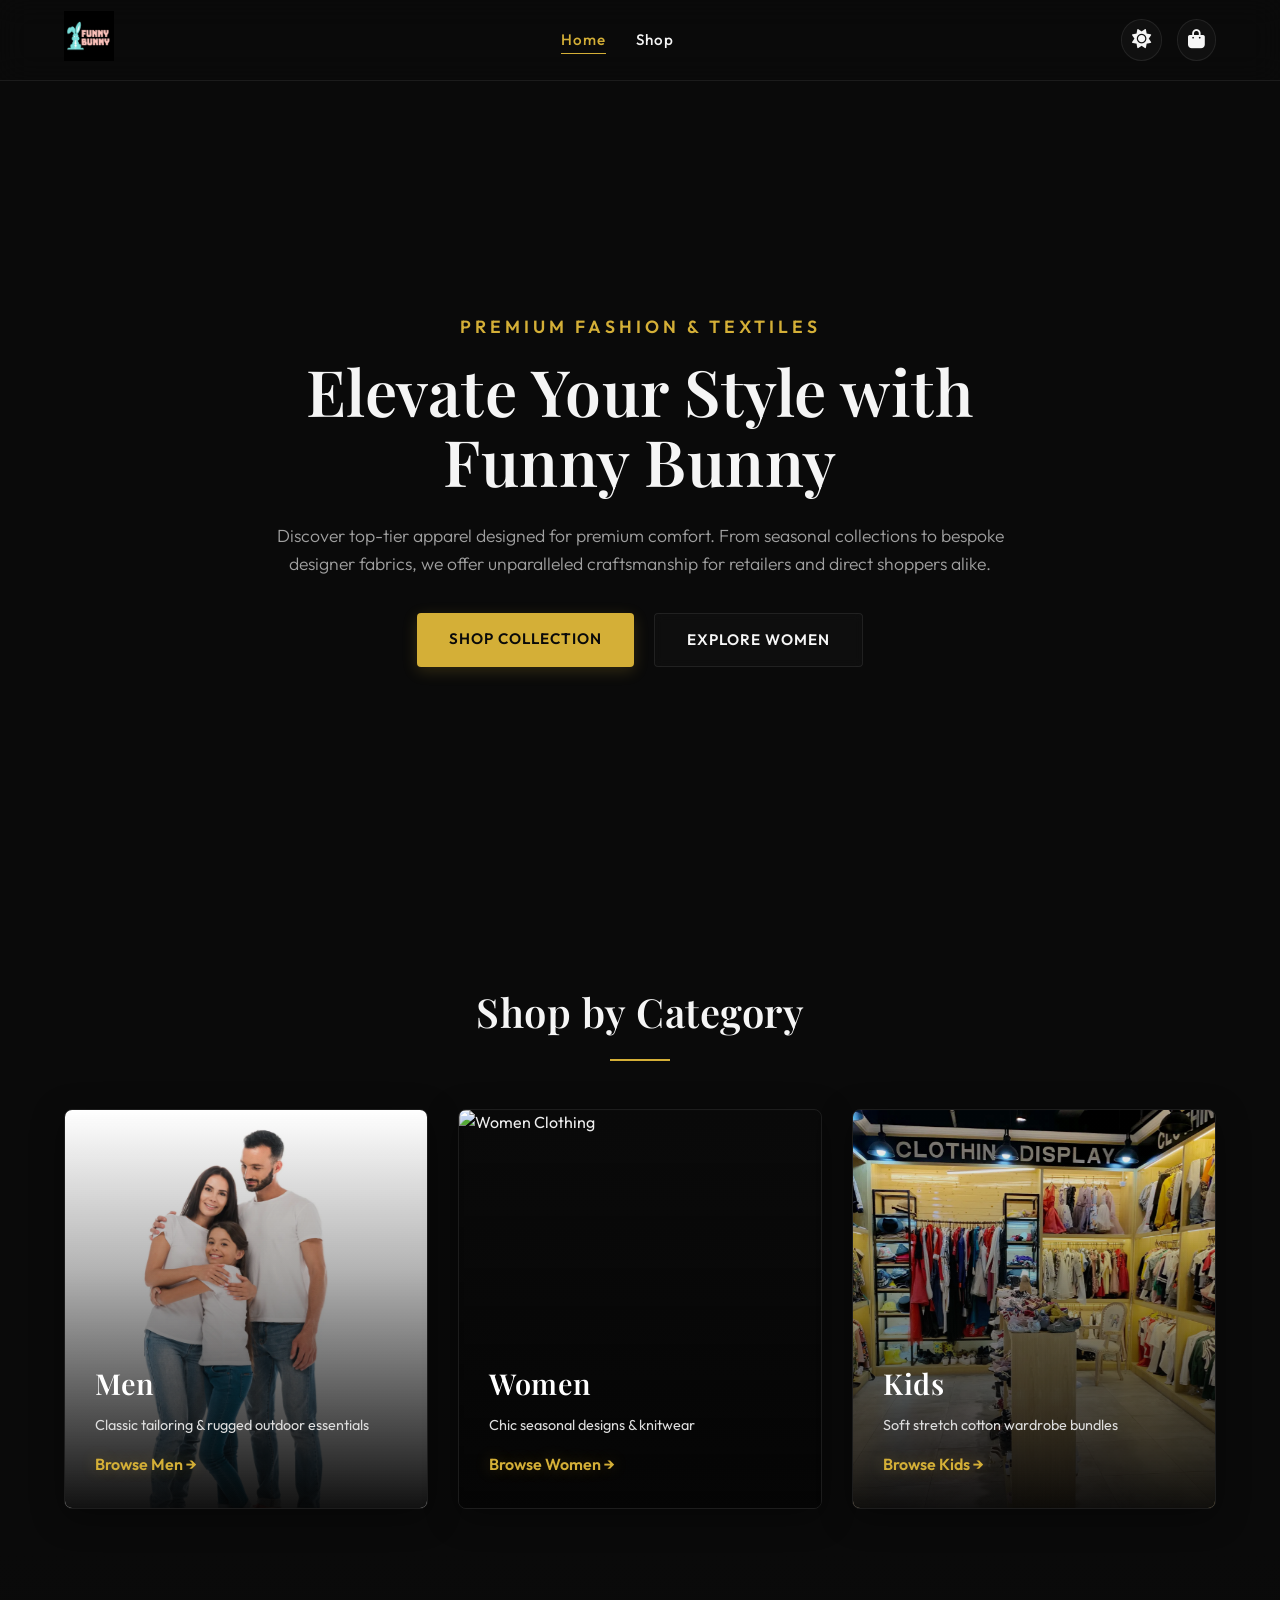
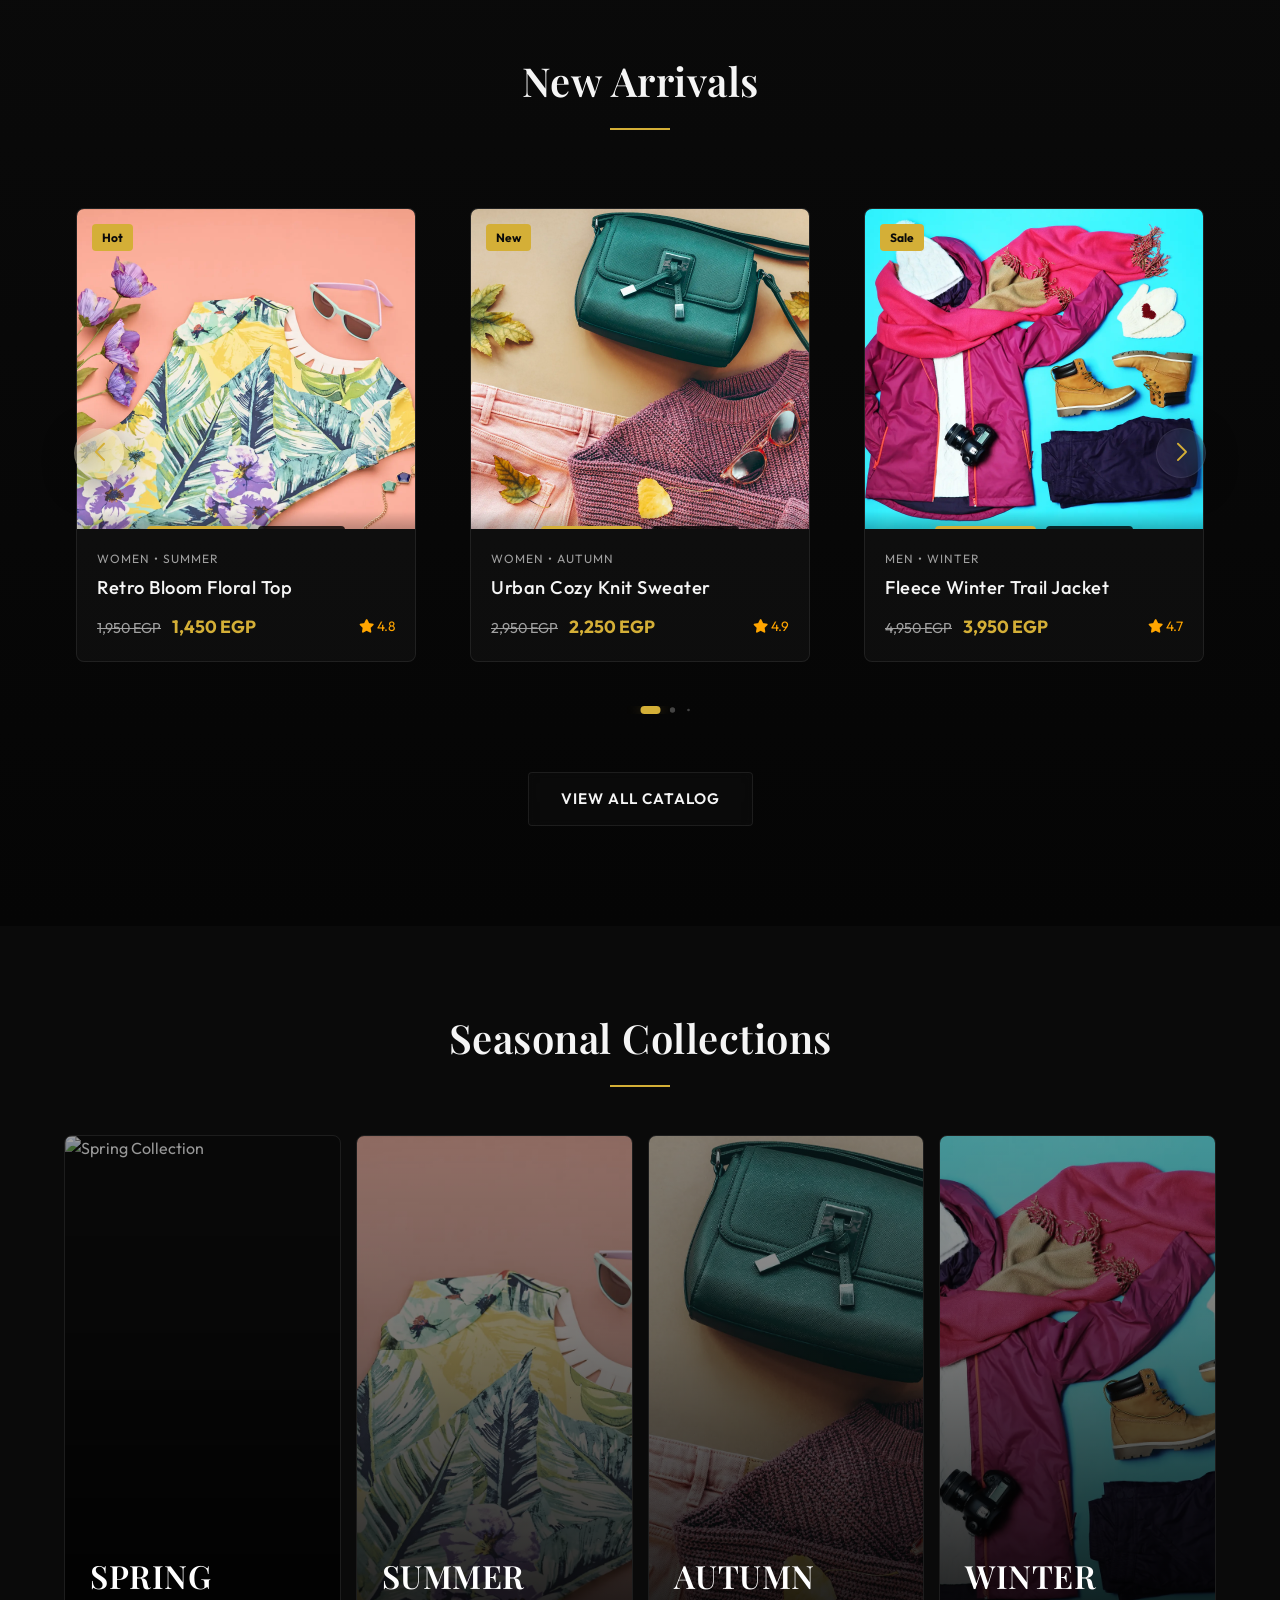
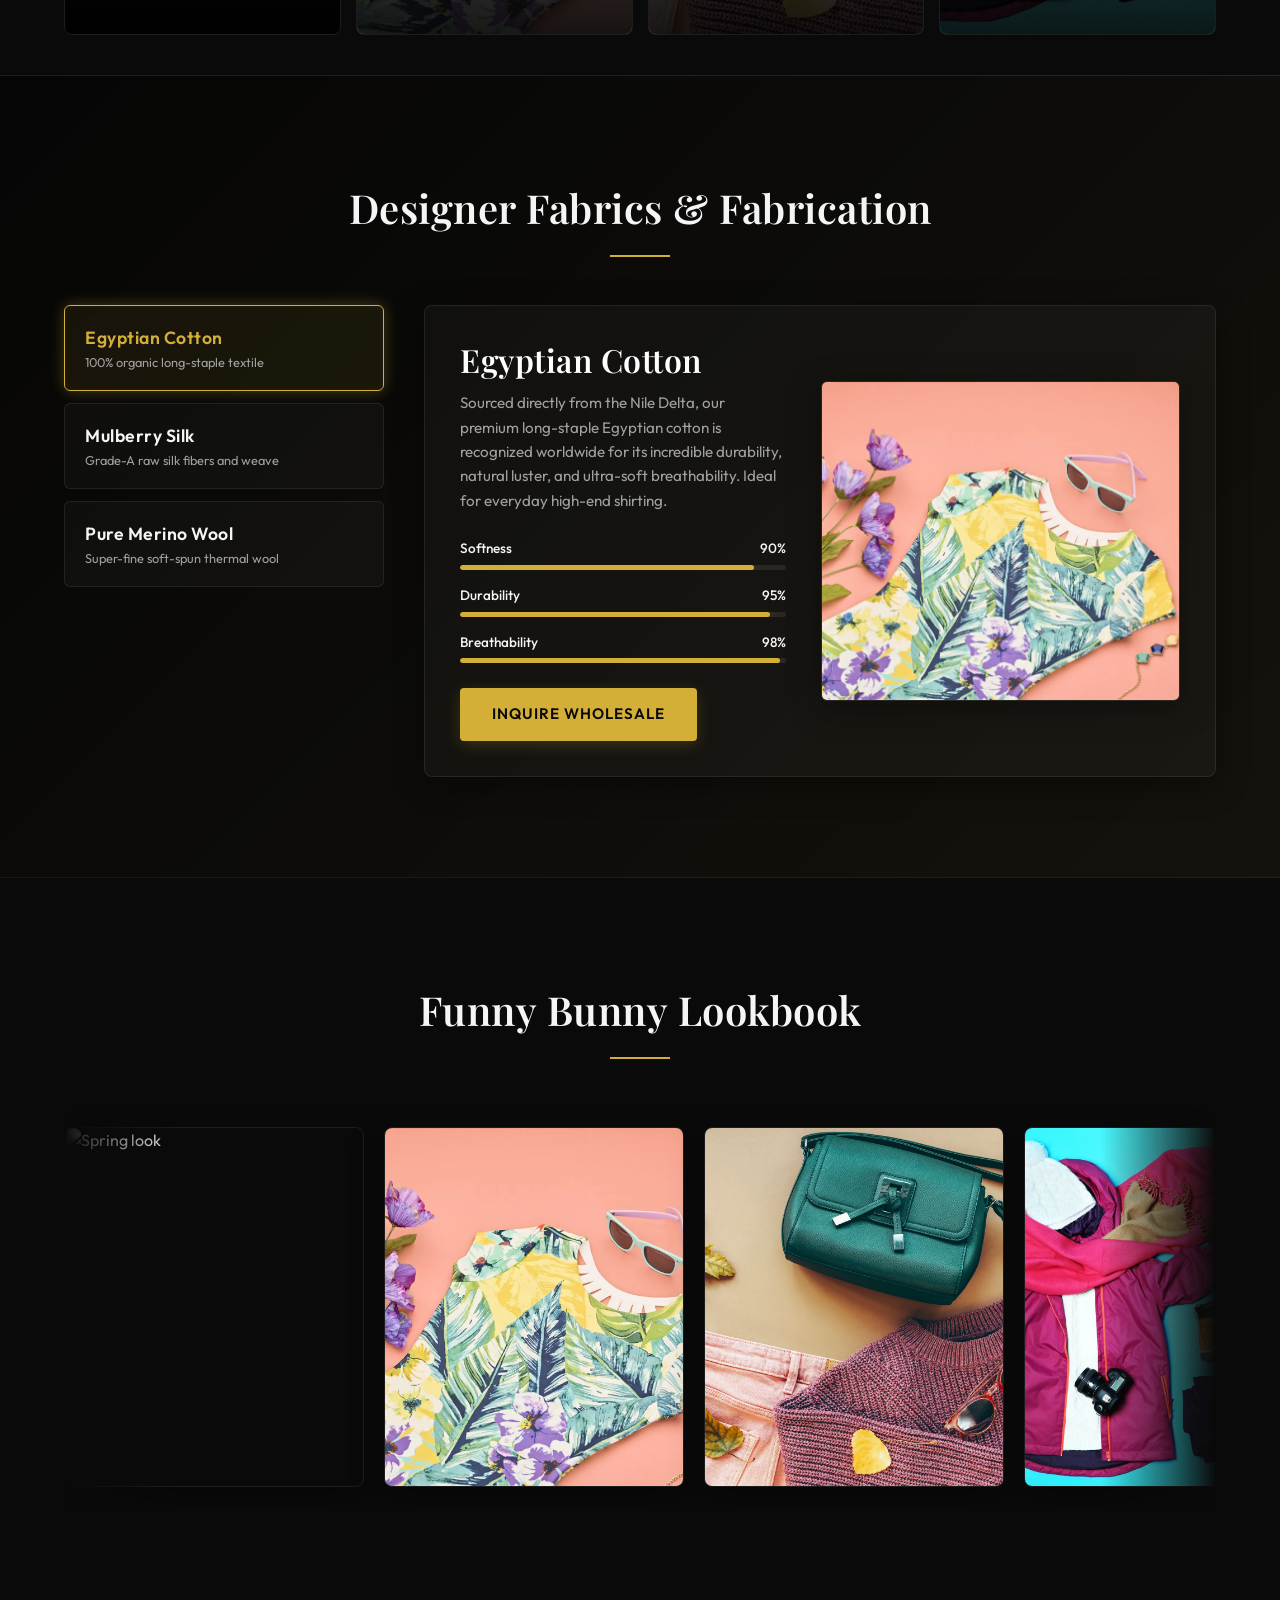
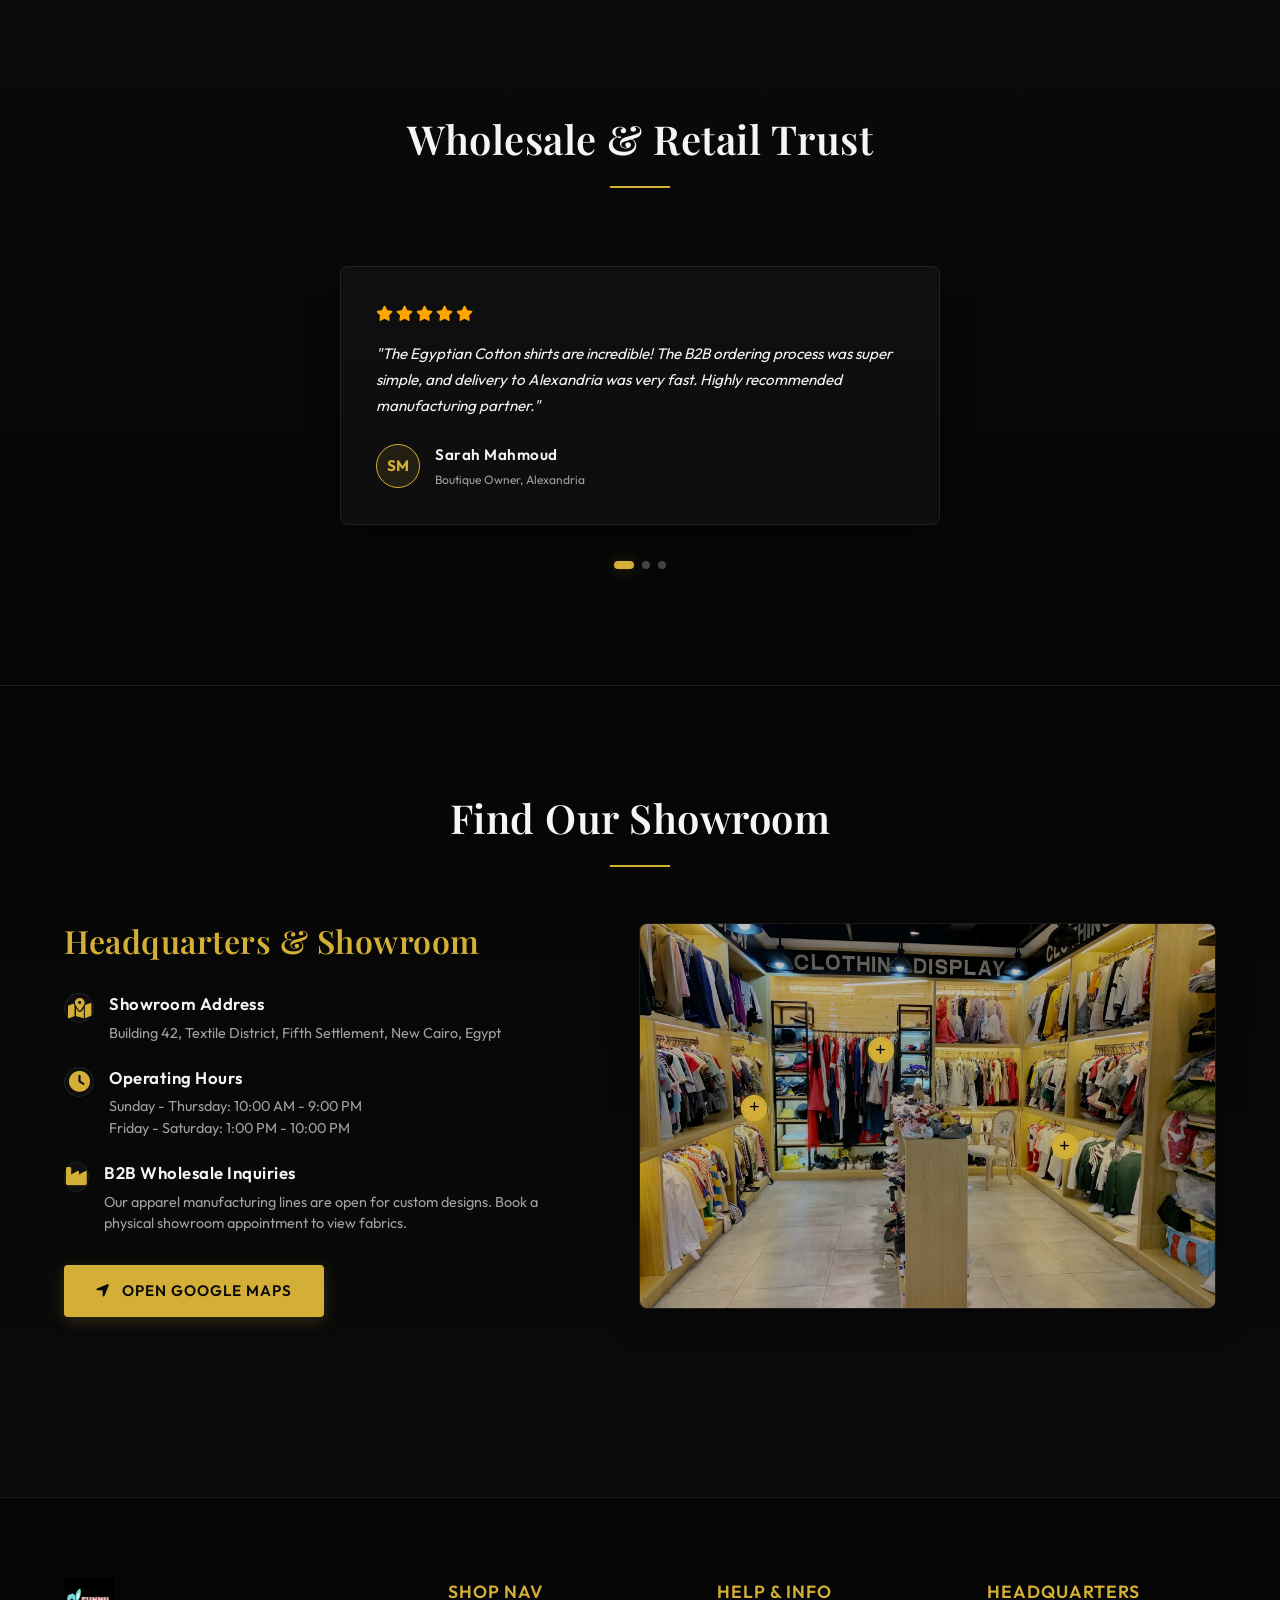
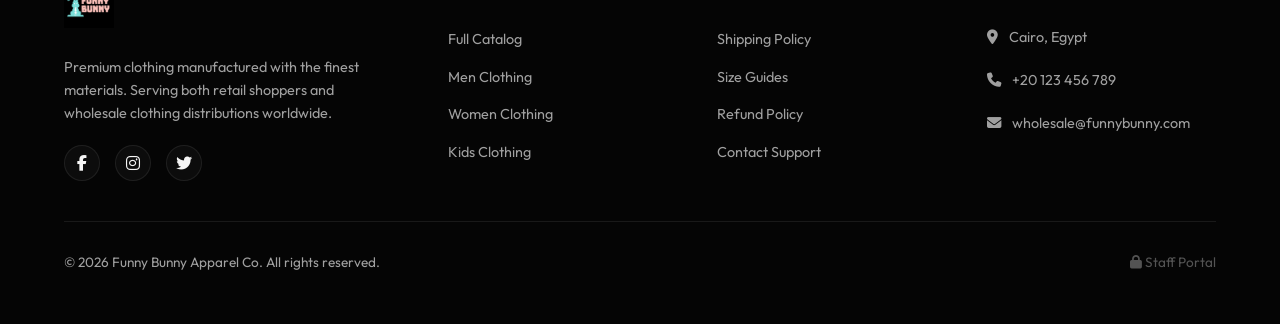
==== commit 8355ea4d: "fix: resolve logo path extension and body/customizer mobile layout overflow" ====
--- a/index.html
+++ b/index.html
@@ -20,7 +20,7 @@
     <header>
         <div class="nav-container">
             <a href="index.html" class="logo">
-                <img src="assets/Logo.png" alt="Funny Bunny Logo" id="logo-img">
+                <img src="assets/Logo.webp" alt="Funny Bunny Logo" id="logo-img">
             </a>
             <ul class="nav-links">
                 <li><a href="index.html" class="active">Home</a></li>
@@ -641,7 +641,7 @@
             <div class="footer-grid">
                 <div>
                     <a href="index.html" class="footer-logo">
-                        <img src="assets/Logo.png" alt="Funny Bunny Logo">
+                        <img src="assets/Logo.webp" alt="Funny Bunny Logo">
                     </a>
                     <p class="footer-desc">Premium clothing manufactured with the finest materials. Serving both retail shoppers and wholesale clothing distributions worldwide.</p>
                     <div class="footer-socials">
--- a/style.css
+++ b/style.css
@@ -86,12 +86,15 @@
     padding: 0;
 }
 
-body {
+html, body {
     background-color: var(--bg-dark);
     color: var(--text-main);
     font-family: var(--font-primary);
     line-height: 1.6;
     overflow-x: hidden;
+    width: 100%;
+    margin: 0;
+    padding: 0;
     transition: background-color 0.4s ease, color 0.4s ease;
 }
 
@@ -2472,6 +2475,7 @@
     top: 0;
     right: -380px;
     width: 380px;
+    max-width: 100%;
     height: 100vh;
     background: rgba(10, 10, 10, 0.95);
     backdrop-filter: blur(20px);
@@ -2485,10 +2489,14 @@
     transition: var(--transition-smooth);
     box-shadow: -10px 0 30px rgba(0,0,0,0.5);
     overflow-y: auto;
+    visibility: hidden;
+    pointer-events: none;
 }
 
 .customizer-panel.active {
     right: 0;
+    visibility: visible;
+    pointer-events: auto;
 }
 
 .customizer-header {
@@ -2617,6 +2625,14 @@
 }
 
 @media (max-width: 768px) {
+    .customizer-panel {
+        width: 100%;
+        right: -100%;
+        padding: 20px;
+    }
+    .customizer-panel.active {
+        right: 0;
+    }
     .nav-links {
         display: flex;
         flex-direction: column;
